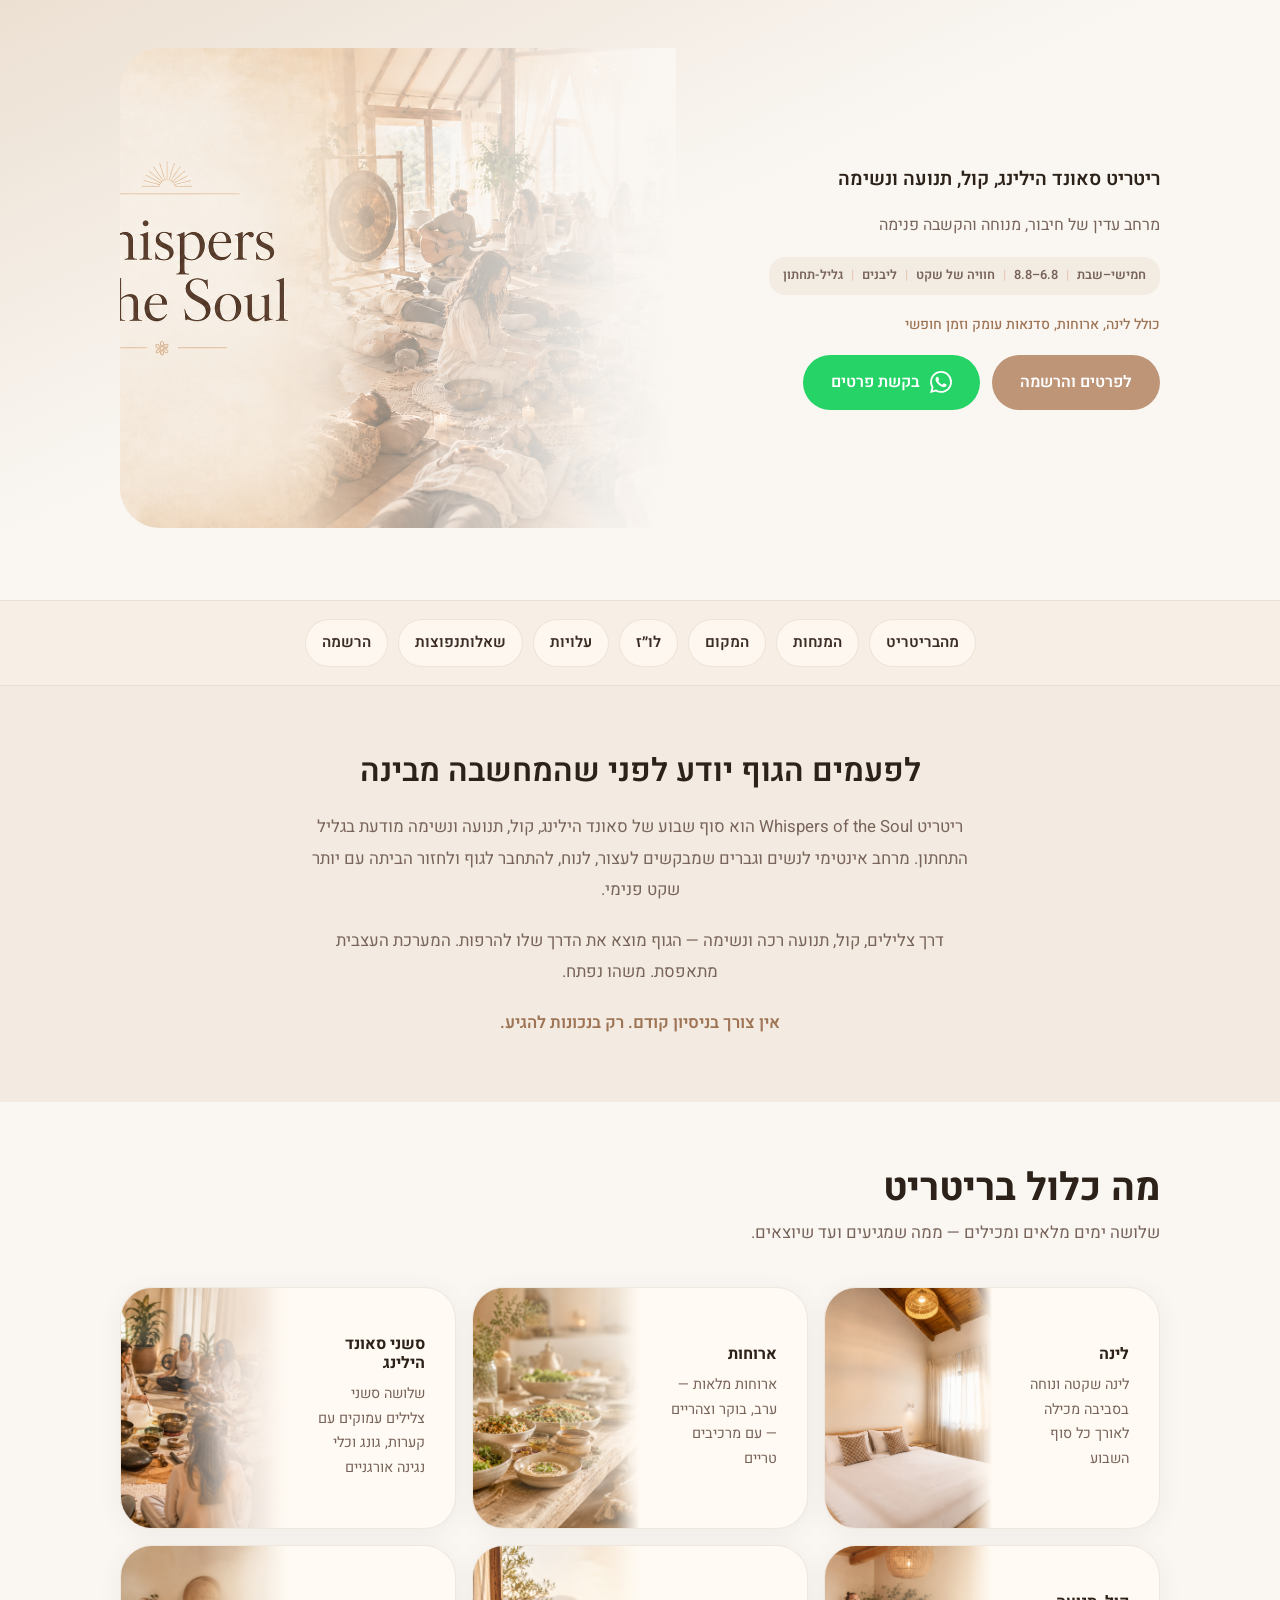
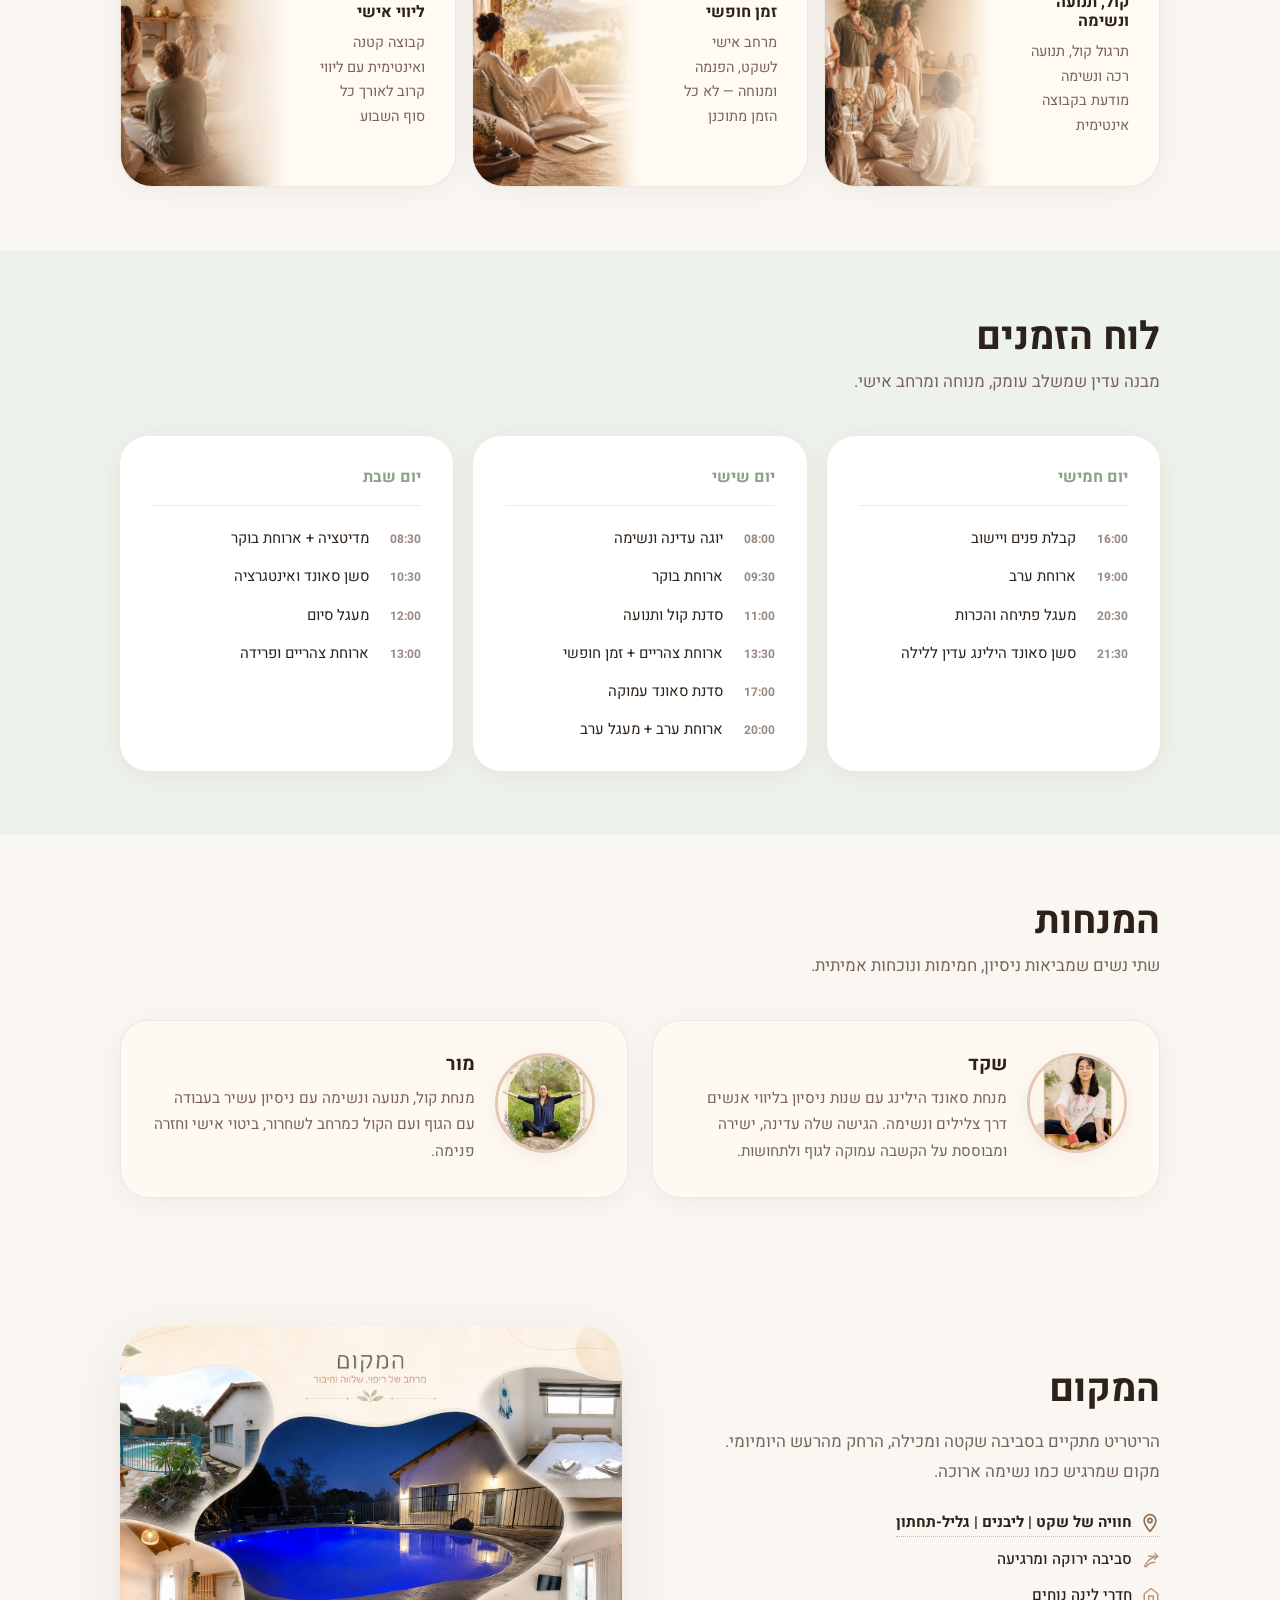
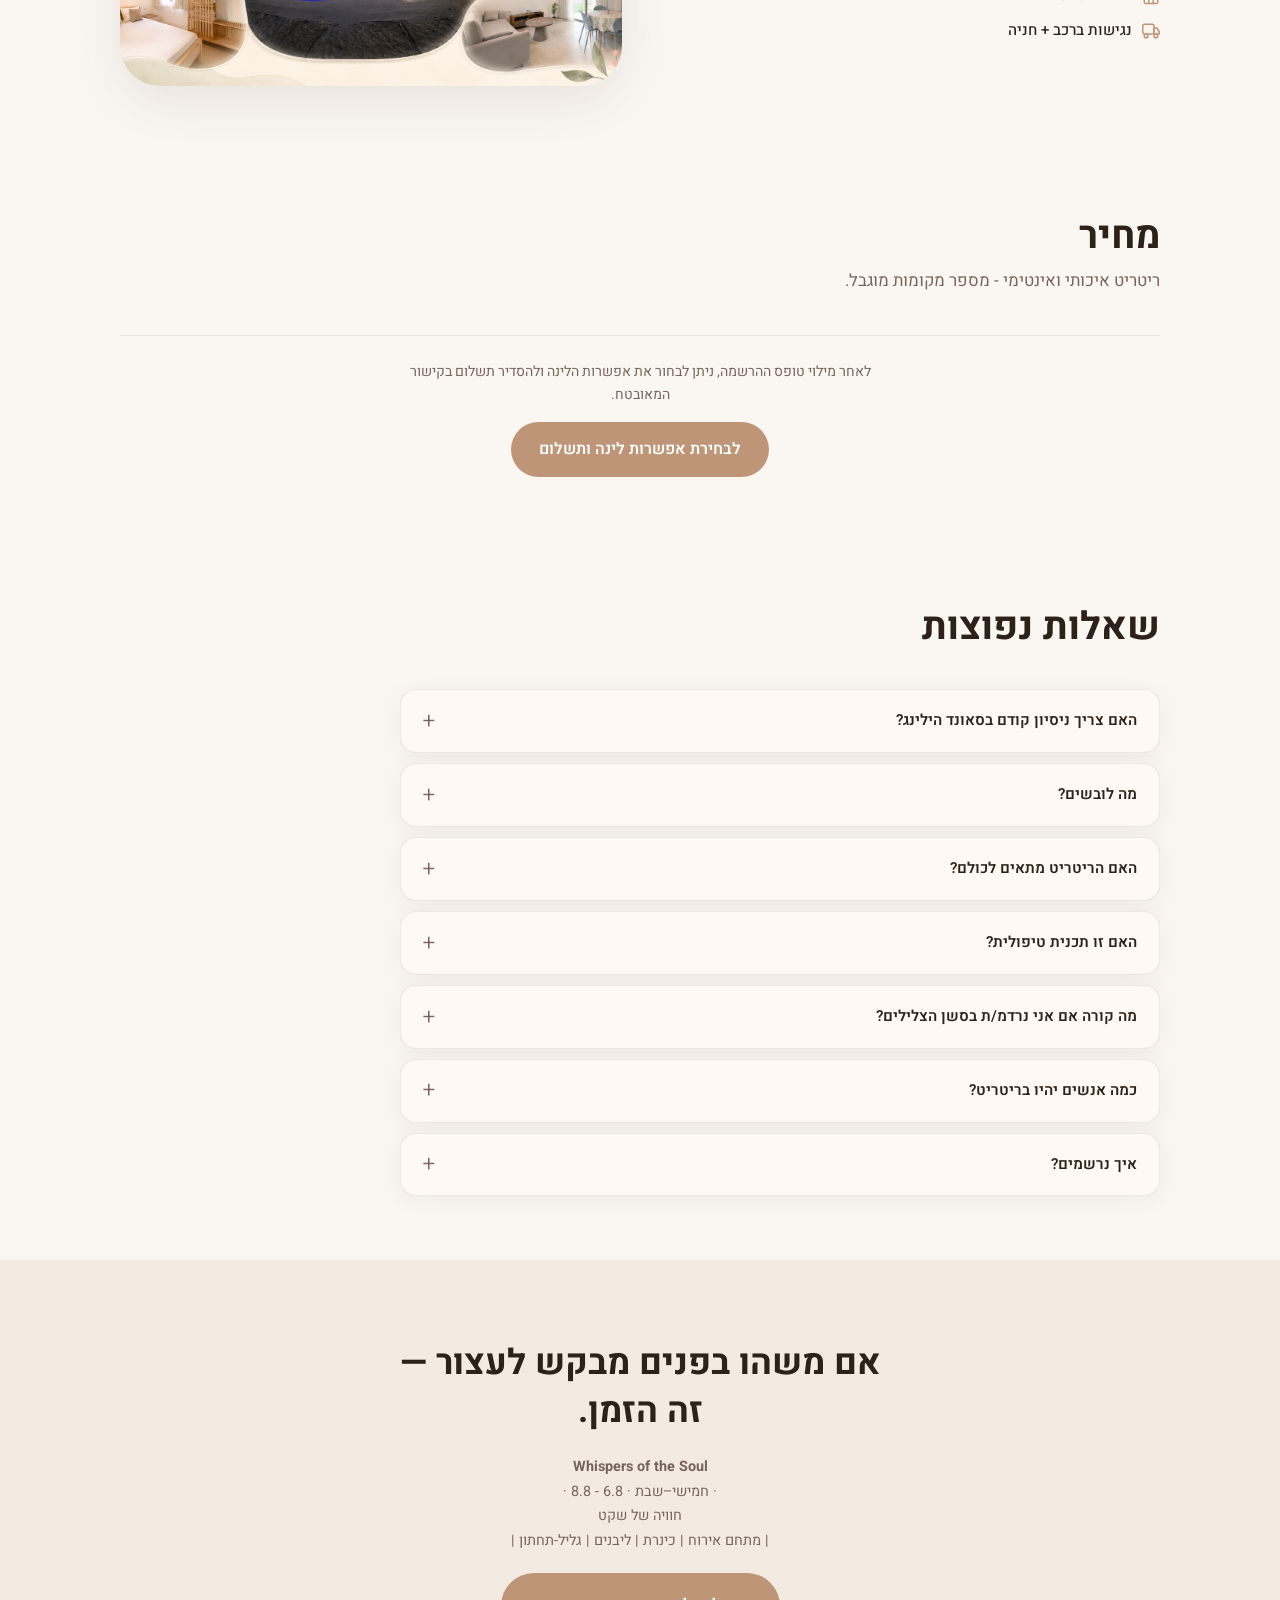
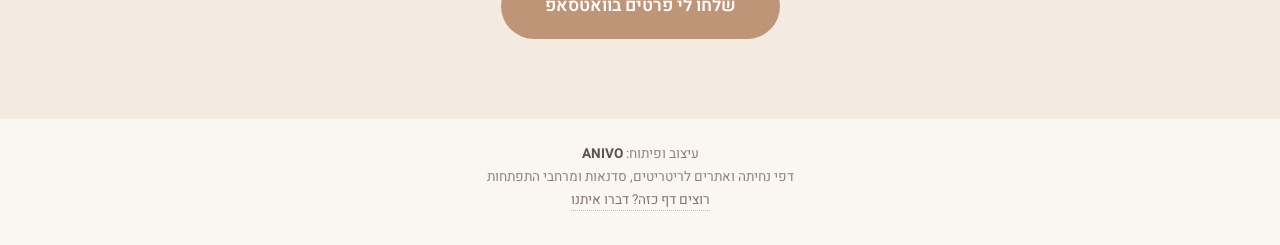
==== index.html @ 7c880c97 "Build Whispers of the Soul landing page" ====
<!DOCTYPE html>
<html lang="he" dir="rtl">
<head>
  <meta charset="UTF-8" />
  <meta name="viewport" content="width=device-width, initial-scale=1.0" />
  <title>Whispers of the Soul | ריטריט סאונד הילינג, יוגה, קול ותנועה בגליל התחתון</title>
  <meta name="description" content="ריטריט סאונד הילינג בגליל התחתון, 6.8–8.8, בחוויה של שקט בליבנים. סוף שבוע של לינה, ארוחות, סדנאות עומק, קול, תנועה, נשימה, יוגה וזמן אישי למנוחה." />
  <link rel="preconnect" href="https://fonts.googleapis.com">
  <link rel="preconnect" href="https://fonts.gstatic.com" crossorigin>
  <link href="https://fonts.googleapis.com/css2?family=Heebo:wght@300;400;500;600;700&display=swap" rel="stylesheet">
  <link rel="stylesheet" href="styles.css" />
</head>
<body>

  <!-- ========== HERO ========== -->
  <header class="hero">
    <div class="container">
      <div class="hero-inner">

        <!-- Visual title is baked into the hero image; accessible H1 below for SEO/screen readers -->
        <h1 class="visually-hidden">Whispers of the Soul – ריטריט סאונד הילינג, קול, תנועה ונשימה בגליל התחתון</h1>
        <div class="hero-text">
          <p class="hero-sub">ריטריט סאונד הילינג, קול, תנועה ונשימה</p>
          <p class="hero-desc">מרחב עדין של חיבור, מנוחה והקשבה פנימה</p>

          <div class="hero-meta">
            <span>חמישי–שבת</span>
            <span class="sep">|</span>
            <span>6.8–8.8</span>
            <span class="sep">|</span>
            <span>חוויה של שקט</span>
            <span class="sep">|</span>
            <span>ליבנים</span>
            <span class="sep">|</span>
            <span>גליל-תחתון</span>
          </div>
          <p class="hero-includes">כולל לינה, ארוחות, סדנאות עומק וזמן חופשי</p>

          <div class="hero-actions">
            <a href="https://docs.google.com/forms/d/e/1FAIpQLSdLUmD52sNaQ3Wc6OBBqi9h4tw8AVRAMBbjEC7qy86G1fx9Kg/viewform" class="btn btn-primary" target="_blank" rel="noopener">
              לפרטים והרשמה
            </a>
            <a href="https://wa.me/972548170944?text=%D7%94%D7%99%D7%99%20%D7%A9%D7%A7%D7%93%2C%20%D7%90%D7%A9%D7%9E%D7%97%20%D7%9C%D7%A7%D7%91%D7%9C%20%D7%A4%D7%A8%D7%98%D7%99%D7%9D%20%D7%A2%D7%9C%20%D7%A8%D7%99%D7%98%D7%A8%D7%99%D7%98%20Whispers%20of%20the%20Soul%20%D7%91%D7%AA%D7%90%D7%A8%D7%99%D7%9B%D7%99%D7%9D%206.8%E2%80%938.8%20%D7%91%D7%9C%D7%99%D7%91%D7%A0%D7%99%D7%9D" class="btn btn-wa" target="_blank" rel="noopener">
              <svg width="18" height="18" viewBox="0 0 24 24" fill="currentColor" aria-hidden="true">
                <path d="M17.472 14.382c-.297-.149-1.758-.867-2.03-.967-.273-.099-.471-.148-.67.15-.197.297-.767.966-.94 1.164-.173.199-.347.223-.644.075-.297-.15-1.255-.463-2.39-1.475-.883-.788-1.48-1.761-1.653-2.059-.173-.297-.018-.458.13-.606.134-.133.298-.347.446-.52.149-.174.198-.298.298-.497.099-.198.05-.371-.025-.52-.075-.149-.669-1.612-.916-2.207-.242-.579-.487-.5-.669-.51-.173-.008-.371-.01-.57-.01-.198 0-.52.074-.792.372-.272.297-1.04 1.016-1.04 2.479 0 1.462 1.065 2.875 1.213 3.074.149.198 2.096 3.2 5.077 4.487.709.306 1.262.489 1.694.625.712.227 1.36.195 1.871.118.571-.085 1.758-.719 2.006-1.413.248-.694.248-1.289.173-1.413-.074-.124-.272-.198-.57-.347m-5.421 7.403h-.004a9.87 9.87 0 01-5.031-1.378l-.361-.214-3.741.982.998-3.648-.235-.374a9.86 9.86 0 01-1.51-5.26c.001-5.45 4.436-9.884 9.888-9.884 2.64 0 5.122 1.03 6.988 2.898a9.825 9.825 0 012.893 6.994c-.003 5.45-4.437 9.884-9.885 9.884m8.413-18.297A11.815 11.815 0 0012.05 0C5.495 0 .16 5.335.157 11.892c0 2.096.547 4.142 1.588 5.945L.057 24l6.305-1.654a11.882 11.882 0 005.683 1.448h.005c6.554 0 11.89-5.335 11.893-11.893a11.821 11.821 0 00-3.48-8.413z"/>
              </svg>
              בקשת פרטים
            </a>
          </div>
        </div>

        <div class="hero-image">
          <picture>
            <source media="(max-width: 767px)" srcset="./images/sound-healing/hero/hero-mobile.png">
            <img src="./images/sound-healing/hero/hero-desktop.png"
                 alt="Whispers of the Soul — ריטריט סאונד הילינג, קול, תנועה ונשימה" />
          </picture>
        </div>

      </div>
    </div>
  </header>

  <main>

    <nav class="section-nav" aria-label="ניווט בין חלקי הדף">
      <a href="#includes"><span>מה</span><span>בריטריט</span></a>
      <a href="#facilitators"><span>המנחות</span></a>
      <a href="#venue"><span>המקום</span></a>
      <a href="#schedule"><span>לו״ז</span></a>
      <a href="#pricing"><span>עלויות</span></a>
      <a href="#faq"><span>שאלות</span><span>נפוצות</span></a>
      <a href="#registration"><span>הרשמה</span></a>
    </nav>

    <!-- ========== INTRO ========== -->
    <section class="section intro-section">
      <div class="container">
        <div class="intro-inner">
          <h2>לפעמים הגוף יודע לפני שהמחשבה מבינה</h2>
          <p>ריטריט Whispers of the Soul הוא סוף שבוע של סאונד הילינג, קול, תנועה ונשימה מודעת בגליל התחתון. מרחב אינטימי לנשים וגברים שמבקשים לעצור, לנוח, להתחבר לגוף ולחזור הביתה עם יותר שקט פנימי.</p>
          <p>דרך צלילים, קול, תנועה רכה ונשימה — הגוף מוצא את הדרך שלו להרפות. המערכת העצבית מתאפסת. משהו נפתח.</p>
          <p class="intro-closing">אין צורך בניסיון קודם. רק בנכונות להגיע.</p>
        </div>
      </div>
    </section>

    <!-- ========== INCLUDES ========== -->
    <section class="section includes-section" id="includes">
      <div class="container">
        <div class="section-head">
          <h2>מה כלול בריטריט</h2>
          <p>שלושה ימים מלאים ומכילים — ממה שמגיעים ועד שיוצאים.</p>
        </div>
        <div class="includes-grid">
          <div class="include-card include-card--split include-card--sleep">
            <div class="include-card-content">
              <h3>לינה</h3>
              <p>לינה שקטה ונוחה בסביבה מכילה לאורך כל סוף השבוע</p>
            </div>
            <div class="include-card-media">
              <img src="./images/sound-healing/include/sleep.png" alt="לינה בריטריט">
            </div>
          </div>
          <div class="include-card include-card--split">
            <div class="include-card-content">
              <h3>ארוחות</h3>
              <p>ארוחות מלאות — ערב, בוקר וצהריים — עם מרכיבים טריים</p>
            </div>
            <div class="include-card-media">
              <img src="./images/sound-healing/include/meals.png" alt="ארוחות בריטריט">
            </div>
          </div>
          <div class="include-card include-card--split include-card--sound-healing">
            <div class="include-card-content">
              <h3>סשני סאונד הילינג</h3>
              <p>שלושה סשני צלילים עמוקים עם קערות, גונג וכלי נגינה אורגניים</p>
            </div>
            <div class="include-card-media">
              <img src="./images/sound-healing/include/sound-healing.png" alt="סאונד הילינג בריטריט">
            </div>
          </div>
          <div class="include-card include-card--split">
            <div class="include-card-content">
              <h3>קול, תנועה ונשימה</h3>
              <p>תרגול קול, תנועה רכה ונשימה מודעת בקבוצה אינטימית</p>
            </div>
            <div class="include-card-media">
              <img src="./images/sound-healing/include/voice.png" alt="קול תנועה ונשימה">
            </div>
          </div>
          <div class="include-card include-card--split include-card--free-time">
            <div class="include-card-content">
              <h3>זמן חופשי</h3>
              <p>מרחב אישי לשקט, הפנמה ומנוחה — לא כל הזמן מתוכנן</p>
            </div>
            <div class="include-card-media">
              <img src="./images/sound-healing/include/Free-time.png" alt="זמן חופשי בריטריט">
            </div>
          </div>
          <div class="include-card include-card--split">
            <div class="include-card-content">
              <h3>ליווי אישי</h3>
              <p>קבוצה קטנה ואינטימית עם ליווי קרוב לאורך כל סוף השבוע</p>
            </div>
            <div class="include-card-media">
              <img src="./images/sound-healing/include/private-support.png" alt="ליווי אישי בריטריט">
            </div>
          </div>
        </div>
      </div>
    </section>

    <!-- ========== SCHEDULE ========== -->
    <section class="section schedule-section" id="schedule">
      <div class="container">
        <div class="section-head">
          <h2>לוח הזמנים</h2>
          <p>מבנה עדין שמשלב עומק, מנוחה ומרחב אישי.</p>
        </div>
        <div class="schedule-grid">
          <div class="day-card">
            <div class="day-label">יום חמישי</div>
            <ul class="day-items">
              <li><span class="time">16:00</span><span>קבלת פנים ויישוב</span></li>
              <li><span class="time">19:00</span><span>ארוחת ערב</span></li>
              <li><span class="time">20:30</span><span>מעגל פתיחה והכרות</span></li>
              <li><span class="time">21:30</span><span>סשן סאונד הילינג עדין ללילה</span></li>
            </ul>
          </div>
          <div class="day-card">
            <div class="day-label">יום שישי</div>
            <ul class="day-items">
              <li><span class="time">08:00</span><span>יוגה עדינה ונשימה</span></li>
              <li><span class="time">09:30</span><span>ארוחת בוקר</span></li>
              <li><span class="time">11:00</span><span>סדנת קול ותנועה</span></li>
              <li><span class="time">13:30</span><span>ארוחת צהריים + זמן חופשי</span></li>
              <li><span class="time">17:00</span><span>סדנת סאונד עמוקה</span></li>
              <li><span class="time">20:00</span><span>ארוחת ערב + מעגל ערב</span></li>
            </ul>
          </div>
          <div class="day-card">
            <div class="day-label">יום שבת</div>
            <ul class="day-items">
              <li><span class="time">08:30</span><span>מדיטציה + ארוחת בוקר</span></li>
              <li><span class="time">10:30</span><span>סשן סאונד ואינטגרציה</span></li>
              <li><span class="time">12:00</span><span>מעגל סיום</span></li>
              <li><span class="time">13:00</span><span>ארוחת צהריים ופרידה</span></li>
            </ul>
          </div>
        </div>
      </div>
    </section>

    <!-- ========== FACILITATORS ========== -->
    <section class="section facilitators-section" id="facilitators">
      <div class="container">
        <div class="section-head">
          <h2>המנחות</h2>
          <p>שתי נשים שמביאות ניסיון, חמימות ונוכחות אמיתית.</p>
        </div>
        <div class="facilitators-grid">
          <div class="facilitator-card">
            <div class="facilitator-img">
              <img src="./images/sound-healing/facilitators/shaked.png"
                   alt="שקד — מנחת סאונד הילינג" />
            </div>
            <div class="facilitator-text">
              <h3>שקד</h3>
              <p>מנחת סאונד הילינג עם שנות ניסיון בליווי אנשים דרך צלילים ונשימה. הגישה שלה עדינה, ישירה ומבוססת על הקשבה עמוקה לגוף ולתחושות.</p>
            </div>
          </div>
          <div class="facilitator-card">
            <div class="facilitator-img">
              <img src="./images/sound-healing/facilitators/mor.png"
                   alt="מור — מנחת קול ותנועה" />
            </div>
            <div class="facilitator-text">
              <h3>מור</h3>
              <p>מנחת קול, תנועה ונשימה עם ניסיון עשיר בעבודה עם הגוף ועם הקול כמרחב לשחרור, ביטוי אישי וחזרה פנימה.</p>
            </div>
          </div>
        </div>
      </div>
    </section>

    <!-- ========== VENUE ========== -->
    <section class="section venue-section" id="venue">
      <div class="container">
        <div class="venue-inner">
          <div class="venue-text">
            <h2>המקום</h2>
            <p>הריטריט מתקיים בסביבה שקטה ומכילה, הרחק מהרעש היומיומי.<br>מקום שמרגיש כמו נשימה ארוכה.</p>
            <ul class="venue-list">
              <li>
                <a href="https://maps.app.goo.gl/iQgxyH6PDdkLcmp38"
                   target="_blank" rel="noopener noreferrer"
                   aria-label="פתיחת ניווט למקום הריטריט בגוגל מפות"
                   class="venue-location-link">
                  <span class="venue-location-icon" aria-hidden="true">
                    <svg viewBox="0 0 24 24" fill="none" stroke="currentColor" stroke-width="2" stroke-linecap="round" stroke-linejoin="round">
                      <path d="M12 2C8.13 2 5 5.13 5 9c0 5.25 7 13 7 13s7-7.75 7-13c0-3.87-3.13-7-7-7z"/>
                      <circle cx="12" cy="9" r="2.5"/>
                    </svg>
                  </span>
                  <span>חוויה של שקט | ליבנים | גליל-תחתון</span>
                </a>
              </li>
              <li>
                <span class="venue-list-icon" aria-hidden="true">
                  <svg viewBox="0 0 24 24" fill="none" stroke="currentColor" stroke-width="2" stroke-linecap="round" stroke-linejoin="round">
                    <path d="M17 8C8 10 5.9 16.17 3.82 19.58A1 1 0 0 0 4.71 21h.79a1 1 0 0 0 .95-.68C7.75 17 11 15.5 17 15"/>
                    <path d="M17 3l4 4-4 4"/>
                    <path d="M21 7H9"/>
                  </svg>
                </span>
                סביבה ירוקה ומרגיעה
              </li>
              <li>
                <span class="venue-list-icon" aria-hidden="true">
                  <svg viewBox="0 0 24 24" fill="none" stroke="currentColor" stroke-width="2" stroke-linecap="round" stroke-linejoin="round">
                    <path d="M3 9l9-7 9 7v11a2 2 0 0 1-2 2H5a2 2 0 0 1-2-2z"/>
                    <polyline points="9 22 9 12 15 12 15 22"/>
                  </svg>
                </span>
                חדרי לינה נוחים
              </li>
              <li>
                <span class="venue-list-icon" aria-hidden="true">
                  <svg viewBox="0 0 24 24" fill="none" stroke="currentColor" stroke-width="2" stroke-linecap="round" stroke-linejoin="round">
                    <rect x="1" y="3" width="15" height="13" rx="2"/>
                    <path d="M16 8h4l3 5v3h-7V8z"/>
                    <circle cx="5.5" cy="18.5" r="2.5"/>
                    <circle cx="18.5" cy="18.5" r="2.5"/>
                  </svg>
                </span>
                נגישות ברכב + חניה
              </li>
            </ul>
          </div>
          <div class="venue-img">
            <img src="./images/sound-healing/place/the-place.png"
                 alt="המקום — סביבה שקטה ומרגיעה לריטריט" />
          </div>
        </div>
      </div>
    </section>

    <!-- ========== PRICING ========== -->
    <section class="section pricing-section" id="pricing">
      <div class="container">
        <div class="section-head">
          <h2>מחיר</h2>
          <p>ריטריט איכותי ואינטימי - מספר מקומות מוגבל.</p>
        </div>
              
        <div class="pricing-payment">
          <p class="pricing-payment-note">לאחר מילוי טופס ההרשמה, ניתן לבחור את אפשרות הלינה ולהסדיר תשלום בקישור המאובטח.</p>
          <a href="https://meshulam.co.il/quick_payment?b=f92ba7b289bad2bb7f49efb7beba599f"
             target="_blank" rel="noopener noreferrer"
             class="btn btn-primary">
            לבחירת אפשרות לינה ותשלום
          </a>
        </div>
      </div>
    </section>

    <!-- ========== FAQ ========== -->
    <section class="section faq-section" id="faq">
      <div class="container">
        <div class="section-head">
          <h2>שאלות נפוצות</h2>
        </div>
        <div class="faq-list">
          <details class="faq-item">
            <summary>האם צריך ניסיון קודם בסאונד הילינג?</summary>
            <p>לא. הריטריט מתאים גם למי שמגיע בפעם הראשונה. המנחות מלוות כל אחד ואחת בקצב שלו ובצרכים שלו.</p>
          </details>
          <details class="faq-item">
            <summary>מה לובשים?</summary>
            <p>לבוש נוח, רפוי ומשוחרר שמתאים לתנועה ולמנוחה. כדאי להביא שכבות לערב.</p>
          </details>
          <details class="faq-item">
            <summary>האם הריטריט מתאים לכולם?</summary>
            <p>כן. מתאים לכל מי שמחפש מרחב של שקט ומנוחה, ללא קשר לגיל, ניסיון או רקע.</p>
          </details>
          <details class="faq-item">
            <summary>האם זו תכנית טיפולית?</summary>
            <p>לא. הריטריט הוא מרחב של הקשבה, מנוחה ורגיעה — לא פסיכותרפיה או טיפול רפואי מכל סוג.</p>
          </details>
          <details class="faq-item">
            <summary>מה קורה אם אני נרדמ/ת בסשן הצלילים?</summary>
            <p>זה בסדר גמור. גוף שנרדם הוא גוף שסומך. זה חלק מהחוויה ולא בעיה בכלל.</p>
          </details>
          <details class="faq-item">
            <summary>כמה אנשים יהיו בריטריט?</summary>
            <p>הריטריט הוא אינטימי ומוגבל במקומות. המספר המדויק יפורסם עם הפרטים הסופיים — אנחנו מקפידים על קבוצה קטנה.</p>
          </details>
          <details class="faq-item">
            <summary>איך נרשמים?</summary>
            <p>שולחים הודעה בוואטסאפ ואנחנו נחזור אליכם עם כל הפרטים ואיך להשלים את הרישום.</p>
          </details>
        </div>
      </div>
    </section>

  </main>

  <!-- ========== FINAL CTA ========== -->
  <footer class="final-cta" id="registration">
    <div class="container">
      <div class="final-inner">
        <h2>אם משהו בפנים מבקש לעצור —<br>זה הזמן.</h2>
        <p><b> Whispers of the Soul</b><br> · חמישי–שבת · 6.8 - 8.8 ·<br> חוויה של שקט<br> | מתחם אירוח | כינרת | ליבנים | גליל-תחתון |</p>
        <a href="https://wa.me/972548170944?text=%D7%94%D7%99%D7%99%20%D7%A9%D7%A7%D7%93%2C%20%D7%90%D7%A9%D7%9E%D7%97%20%D7%9C%D7%A7%D7%91%D7%9C%20%D7%A4%D7%A8%D7%98%D7%99%D7%9D%20%D7%A2%D7%9C%20%D7%A8%D7%99%D7%98%D7%A8%D7%99%D7%98%20Whispers%20of%20the%20Soul%20%D7%91%D7%AA%D7%90%D7%A8%D7%99%D7%9B%D7%99%D7%9D%206.8%E2%80%938.8%20%D7%91%D7%9C%D7%99%D7%91%D7%A0%D7%99%D7%9D"
           class="btn btn-primary btn-lg" target="_blank" rel="noopener">
          שלחו לי פרטים בוואטסאפ
        </a>
      </div>
    </div>
  </footer>

  <!-- Site credit -->
  <div class="site-credit">
    <p>עיצוב ופיתוח: <strong>ANIVO</strong></p>
    <p>דפי נחיתה ואתרים לריטריטים, סדנאות ומרחבי התפתחות</p>
    <p>
      <a href="https://wa.me/972528330884?text=%D7%94%D7%99%D7%99%2C%20%D7%A8%D7%90%D7%99%D7%AA%D7%99%20%D7%90%D7%AA%20%D7%93%D7%A3%20%D7%94%D7%A8%D7%99%D7%98%D7%A8%D7%99%D7%98%20%D7%95%D7%A8%D7%A6%D7%99%D7%AA%D7%99%20%D7%9C%D7%A9%D7%9E%D7%95%D7%A2%20%D7%A2%D7%9C%20%D7%91%D7%A0%D7%99%D7%99%D7%AA%20%D7%93%D7%A3%20%D7%A0%D7%97%D7%99%D7%AA%D7%94"
         class="site-credit-link" target="_blank" rel="noopener noreferrer">
        רוצים דף כזה? דברו איתנו
      </a>
    </p>
  </div>

  <!-- Floating WhatsApp button -->
  <a href="https://wa.me/972548170944?text=%D7%94%D7%99%D7%99%20%D7%A9%D7%A7%D7%93%2C%20%D7%90%D7%A9%D7%9E%D7%97%20%D7%9C%D7%A7%D7%91%D7%9C%20%D7%A4%D7%A8%D7%98%D7%99%D7%9D%20%D7%A2%D7%9C%20%D7%A8%D7%99%D7%98%D7%A8%D7%99%D7%98%20Whispers%20of%20the%20Soul%20%D7%91%D7%AA%D7%90%D7%A8%D7%99%D7%9B%D7%99%D7%9D%206.8%E2%80%938.8%20%D7%91%D7%9C%D7%99%D7%91%D7%A0%D7%99%D7%9D"
     class="wa-float" target="_blank" rel="noopener" aria-label="שלחו הודעה בוואטסאפ">
    <svg width="24" height="24" viewBox="0 0 24 24" fill="currentColor" aria-hidden="true">
      <path d="M17.472 14.382c-.297-.149-1.758-.867-2.03-.967-.273-.099-.471-.148-.67.15-.197.297-.767.966-.94 1.164-.173.199-.347.223-.644.075-.297-.15-1.255-.463-2.39-1.475-.883-.788-1.48-1.761-1.653-2.059-.173-.297-.018-.458.13-.606.134-.133.298-.347.446-.52.149-.174.198-.298.298-.497.099-.198.05-.371-.025-.52-.075-.149-.669-1.612-.916-2.207-.242-.579-.487-.5-.669-.51-.173-.008-.371-.01-.57-.01-.198 0-.52.074-.792.372-.272.297-1.04 1.016-1.04 2.479 0 1.462 1.065 2.875 1.213 3.074.149.198 2.096 3.2 5.077 4.487.709.306 1.262.489 1.694.625.712.227 1.36.195 1.871.118.571-.085 1.758-.719 2.006-1.413.248-.694.248-1.289.173-1.413-.074-.124-.272-.198-.57-.347m-5.421 7.403h-.004a9.87 9.87 0 01-5.031-1.378l-.361-.214-3.741.982.998-3.648-.235-.374a9.86 9.86 0 01-1.51-5.26c.001-5.45 4.436-9.884 9.888-9.884 2.64 0 5.122 1.03 6.988 2.898a9.825 9.825 0 012.893 6.994c-.003 5.45-4.437 9.884-9.885 9.884m8.413-18.297A11.815 11.815 0 0012.05 0C5.495 0 .16 5.335.157 11.892c0 2.096.547 4.142 1.588 5.945L.057 24l6.305-1.654a11.882 11.882 0 005.683 1.448h.005c6.554 0 11.89-5.335 11.893-11.893a11.821 11.821 0 00-3.48-8.413z"/>
    </svg>
  </a>


  <script>
    (function () {
      var hero   = document.querySelector('.hero');
      var footer = document.querySelector('.site-credit');
      var btn    = document.querySelector('.wa-float');
      if (!btn) return;

      // Show button once hero scrolls out of view
      if (hero) {
        new IntersectionObserver(function (entries) {
          btn.classList.toggle('is-visible', !entries[0].isIntersecting);
        }, { threshold: 0 }).observe(hero);
      }

      // Hide button when footer credit comes into view
      if (footer) {
        new IntersectionObserver(function (entries) {
          btn.classList.toggle('is-hidden', entries[0].isIntersecting);
        }, { threshold: 0.1 }).observe(footer);
      }
    }());
  </script>

</body>
</html>
---- styles.css ----
/* =============================================
   WHISPERS OF THE SOUL
   Sound Healing Retreat — Landing Page Styles
   ============================================= */

:root {
  --bg:          #faf7f3;
  --surface:     #fff9f4;
  --surface-alt: #f3ebe1;
  --sage:        #88a385;
  --sage-bg:     #eef2ec;
  --clay:        #bf9578;
  --clay-dark:   #9e7455;
  --blush:       #e5c6b3;
  --text:        #2d2219;
  --muted:       #78645a;
  --border:      rgba(100, 70, 50, .10);
  --shadow-sm:   0 4px 24px rgba(80, 52, 32, .07);
  --shadow:      0 16px 56px rgba(80, 52, 32, .11);
  --r-sm:        16px;
  --r:           28px;
  --r-lg:        40px;
}

/* ---- Reset & Base ---- */

*, *::before, *::after { box-sizing: border-box; }

html { scroll-behavior: smooth; }

body {
  margin: 0;
  padding: 0;
  font-family: 'Heebo', Arial, sans-serif;
  font-size: 1rem;
  line-height: 1.7;
  background: var(--bg);
  color: var(--text);
  direction: rtl;
  -webkit-font-smoothing: antialiased;
}

img {
  max-width: 100%;
  display: block;
}

a { color: inherit; text-decoration: none; }

h1, h2, h3 { font-weight: 700; line-height: 1.15; margin: 0; }

p { margin: 0; }

ul { margin: 0; padding: 0; }

/* ---- Accessibility ---- */

.visually-hidden {
  position: absolute;
  width: 1px;
  height: 1px;
  padding: 0;
  margin: -1px;
  overflow: hidden;
  clip: rect(0, 0, 0, 0);
  white-space: nowrap;
  border: 0;
}

/* ---- Layout ---- */

.container {
  max-width: 1080px;
  margin: 0 auto;
  padding: 0 20px;
}

.section { padding: 64px 0; }

.section-head { margin-bottom: 40px; }

.section-head h2 {
  font-size: clamp(1.8rem, 4vw, 2.4rem);
  margin-bottom: 10px;
}

.section-head p {
  color: var(--muted);
  font-size: 1.05rem;
  max-width: 600px;
  line-height: 1.6;
}

/* ---- Buttons ---- */

.btn {
  display: inline-flex;
  align-items: center;
  justify-content: center;
  gap: 8px;
  padding: 14px 28px;
  border-radius: 999px;
  font-family: 'Heebo', sans-serif;
  font-weight: 600;
  font-size: 1rem;
  cursor: pointer;
  border: none;
  transition: transform .2s ease, box-shadow .2s ease, background .2s ease;
  white-space: nowrap;
}

.btn:hover { transform: translateY(-2px); }

.btn-primary {
  background: var(--clay);
  color: #fff;
}
.btn-primary:hover {
  background: var(--clay-dark);
  box-shadow: 0 8px 28px rgba(160, 116, 80, .28);
}

.btn-wa {
  background: #25d366;
  color: #fff;
}
.btn-wa:hover {
  background: #1daa55;
  box-shadow: 0 8px 28px rgba(37, 211, 102, .32);
}

.btn-outline {
  background: transparent;
  color: var(--clay-dark);
  border: 2px solid var(--clay);
}
.btn-outline:hover {
  background: var(--clay);
  color: #fff;
}

.btn-lg {
  padding: 18px 44px;
  font-size: 1.1rem;
}

/* =====================
   HERO
   ===================== */

.hero {
  padding: 0;
  background: var(--bg);
  overflow: hidden;
}

/* Full-bleed image on mobile: remove container side padding */
.hero .container {
  padding: 0;
}

.hero-inner {
  display: grid;
  gap: 0;
}

/* Text: transparent, sits in the gradient zone at the bottom of the hero image */
.hero-text {
  display: flex;
  flex-direction: column;
  gap: 12px;
  align-items: center;
  text-align: center;
  margin-top: -120px;
  position: relative;
  z-index: 2;
  background: transparent;
  padding: 0 24px 44px;
}

.hero-sub {
  font-size: clamp(1.05rem, 2.5vw, 1.2rem);
  font-weight: 600;
  margin: 0;
  line-height: 1.45;
}

.hero-desc {
  font-size: 1rem;
  color: var(--muted);
  margin: 0;
}

.hero-meta {
  display: inline-flex;
  align-items: center;
  flex-wrap: wrap;
  justify-content: center;
  gap: 5px 8px;
  background: rgba(243, 235, 225, .90);
  border-radius: var(--r-sm);
  padding: 8px 14px;
  font-size: .8rem;
  font-weight: 600;
  color: var(--muted);
  max-width: 100%;
}

.sep { color: var(--blush); }

.hero-includes {
  font-size: .88rem;
  font-weight: 500;
  color: var(--clay-dark);
  margin: 0;
}

.hero-actions {
  display: flex;
  flex-direction: column;
  align-items: center;
  gap: 12px;
  width: 100%;
  margin-top: 4px;
}

/* Full-width buttons on mobile */
.hero-actions .btn {
  width: 100%;
  max-width: 300px;
  min-height: 52px;
  gap: 10px;
}

/* WhatsApp icon: fixed size, never shrinks */
.btn-wa svg {
  width: 22px;
  height: 22px;
  flex-shrink: 0;
}

/* Image column — appears first on mobile via order */
.hero-image {
  position: relative;
  order: -1;
}

.hero-image picture {
  display: block;
  width: 100%;
}

.hero-image img {
  width: 100%;
  height: auto;
  display: block;
  border-radius: 0;
  box-shadow: none;
}

/* Mobile: image dissolves downward into page background */
.hero-image::after {
  content: '';
  position: absolute;
  inset: 0;
  background: linear-gradient(
    to bottom,
    transparent 36%,
    rgba(250, 247, 243, .50) 58%,
    rgba(250, 247, 243, .90) 78%,
    var(--bg) 95%
  );
  pointer-events: none;
}

/* =====================
   SECTION NAV
   ===================== */

.section-nav {
  position: relative;
  z-index: 5;
  display: flex;
  justify-content: center;
  gap: 10px;
  padding: 18px 16px;
  width: 100%;
  box-sizing: border-box;
  background: #f7efe6;
  border-top: 1px solid rgba(150, 110, 80, .12);
  border-bottom: 1px solid rgba(150, 110, 80, .12);
}

.section-nav a {
  color: #3b2c24;
  text-decoration: none;
  font-weight: 600;
  font-size: .95rem;
  padding: 10px 16px;
  border-radius: 999px;
  background: rgba(255, 250, 243, .75);
  border: 1px solid rgba(150, 110, 80, .14);
  white-space: nowrap;
  transition: background-color .2s ease, color .2s ease, border-color .2s ease, transform .2s ease;
}

.section-nav a:hover {
  background: #c49a7c;
  color: #fff;
  border-color: #c49a7c;
  transform: translateY(-1px);
}

.section-nav a:focus-visible {
  outline: 2px solid rgba(196, 154, 124, .55);
  outline-offset: 3px;
}

@media (max-width: 767px) {
  .hero-text {
    padding-bottom: 24px;
  }

  .section-nav {
    display: grid;
    grid-template-columns: repeat(3, 1fr);
    gap: 8px;
    width: calc(100% - 32px);
    max-width: 390px;
    margin: 14px auto 0;
    padding: 10px;
    box-sizing: border-box;
    overflow: visible;
    background: rgba(247, 239, 230, .72);
    border-top: 1px solid rgba(150, 110, 80, .10);
    border-bottom: 1px solid rgba(150, 110, 80, .10);
    border-radius: 20px;
  }

  .section-nav a {
    min-width: 0;
    min-height: 42px;
    padding: 6px;
    font-size: .68rem;
    line-height: 1.15;
    text-align: center;
    white-space: normal;
    display: inline-flex;
    flex-direction: column;
    align-items: center;
    justify-content: center;
    border-radius: 999px;
  }

  .section-nav a span {
    display: block;
  }
}

/* =====================
   INTRO
   ===================== */

.intro-section {
  background: var(--surface-alt);
  padding: 64px 20px;
}

.intro-inner {
  max-width: 660px;
  margin: 0 auto;
  text-align: center;
  display: flex;
  flex-direction: column;
  gap: 20px;
}

.intro-inner h2 {
  font-size: clamp(1.5rem, 3.5vw, 2rem);
  font-weight: 600;
  line-height: 1.3;
}

.intro-inner p {
  font-size: 1.05rem;
  color: var(--muted);
  line-height: 1.85;
}

.intro-closing {
  font-weight: 600;
  color: var(--clay-dark) !important;
}

/* =====================
   INCLUDES
   ===================== */

.includes-grid {
  display: grid;
  gap: 16px;
  grid-template-columns: 1fr;
}

.include-card {
  background: var(--surface);
  border: 1px solid var(--border);
  border-radius: var(--r);
  padding: 28px;
  box-shadow: var(--shadow-sm);
}

.include-icon {
  font-size: 1.8rem;
  display: block;
  margin-bottom: 14px;
}

.include-card h3 {
  font-size: 1rem;
  margin-bottom: 8px;
}

.include-card p {
  font-size: .9rem;
  color: var(--muted);
  line-height: 1.65;
}

.include-card--split {
  position: relative;
  display: grid;
  grid-template-columns: 1fr 1fr;
  align-items: stretch;
  min-height: 240px;
  padding: 0;
  overflow: hidden;
  background: #fffaf3;
  border-radius: 32px;
}

.include-card--split .include-card-content {
  display: flex;
  flex-direction: column;
  justify-content: center;
  padding: 28px 30px;
  text-align: right;
}

.include-card--split .include-card-content h3 {
  margin: 0 0 10px;
}

.include-card--split .include-card-content p {
  margin: 0;
  line-height: 1.7;
}

.include-card--split .include-card-media {
  position: relative;
  height: 100%;
  min-height: 240px;
  overflow: hidden;
}

.include-card--split .include-card-media img {
  position: relative;
  z-index: 1;
  width: 100%;
  height: 100%;
  object-fit: cover;
  object-position: center center;
  display: block;
}

.include-card--split .include-card-media::before {
  content: '';
  position: absolute;
  inset: 0;
  pointer-events: none;
  z-index: 2;
  background: linear-gradient(
    to right,
    rgba(255, 250, 243, 0)    0%,
    rgba(255, 250, 243, 0)    72%,
    rgba(255, 250, 243, 0.18) 86%,
    #fffaf3                   100%
  );
}

@media (max-width: 767px) {
  .include-card--split {
    grid-template-columns: 1fr 1fr;
    min-height: 190px;
  }

  .include-card--split .include-card-media {
    min-height: 190px;
  }

  .include-card--split .include-card-content {
    padding: 20px 22px;
  }

  .include-card--split .include-card-content p {
    font-size: .88rem;
    line-height: 1.65;
  }
}

/* Free-time card: shift crop left to show person and resting space */
.include-card--free-time .include-card-media img {
  object-fit: cover;
  object-position: 12% center;
}

/* =====================
   SCHEDULE
   ===================== */

.schedule-section {
  background: var(--sage-bg);
  padding: 64px 20px;
}

.schedule-grid {
  display: grid;
  gap: 20px;
  grid-template-columns: 1fr;
  max-width: 1080px;
  margin: 0 auto;
}

.schedule-section .section-head {
  max-width: 1080px;
  margin-left: auto;
  margin-right: auto;
  margin-bottom: 40px;
}

.day-card {
  background: #fff;
  border-radius: var(--r);
  padding: 28px 32px;
  box-shadow: var(--shadow-sm);
}

.day-label {
  font-size: 1rem;
  font-weight: 700;
  color: var(--sage);
  margin-bottom: 20px;
  padding-bottom: 14px;
  border-bottom: 1px solid var(--border);
}

.day-items {
  list-style: none;
  display: flex;
  flex-direction: column;
  gap: 13px;
}

.day-items li {
  display: flex;
  align-items: baseline;
  gap: 14px;
  font-size: .93rem;
}

.time {
  font-size: .75rem;
  font-weight: 700;
  color: var(--muted);
  min-width: 38px;
  flex-shrink: 0;
  opacity: .75;
}

/* =====================
   FACILITATORS
   ===================== */

.facilitators-grid {
  display: grid;
  gap: 24px;
  grid-template-columns: 1fr;
}

.facilitator-card {
  background: var(--surface);
  border: 1px solid var(--border);
  border-radius: var(--r);
  padding: 32px;
  box-shadow: var(--shadow-sm);
  display: flex;
  flex-direction: column;
  gap: 20px;
}

.facilitator-img {
  width: 100px;
  height: 100px;
  border-radius: 50%;
  overflow: hidden;
  border: 3px solid var(--blush);
  flex-shrink: 0;
  box-shadow: var(--shadow-sm);
}

.facilitator-img img {
  width: 100%;
  height: 100%;
  object-fit: cover;
  border-radius: 0;
}

.facilitator-text h3 {
  font-size: 1.2rem;
  margin-bottom: 10px;
}

.facilitator-text p {
  font-size: .95rem;
  color: var(--muted);
  line-height: 1.75;
}

/* =====================
   VENUE
   ===================== */

.venue-inner {
  display: grid;
  gap: 36px;
}

.venue-text h2 {
  font-size: clamp(1.8rem, 4vw, 2.4rem);
  margin-bottom: 16px;
}

.venue-text > p {
  font-size: 1.05rem;
  color: var(--muted);
  margin-bottom: 24px;
  line-height: 1.75;
}

.venue-list {
  list-style: none;
  display: flex;
  flex-direction: column;
  gap: 10px;
}

.venue-list li {
  font-size: .95rem;
  font-weight: 500;
  display: flex;
  align-items: center;
  gap: 10px;
}

.venue-list-icon {
  display: inline-flex;
  width: 18px;
  height: 18px;
  flex-shrink: 0;
  color: var(--clay);
}

.venue-list-icon svg {
  width: 100%;
  height: 100%;
}

.venue-location-link {
  display: inline-flex;
  align-items: center;
  gap: 8px;
  color: inherit;
  text-decoration: none;
  font-weight: 700;
  border-bottom: 1px dotted rgba(150, 100, 70, .45);
  transition: border-bottom-color .15s ease;
}

.venue-location-link:hover {
  border-bottom-color: rgba(150, 100, 70, .9);
}

.venue-location-icon {
  display: inline-flex;
  width: 20px;
  height: 20px;
  flex-shrink: 0;
  color: #8f6f55;
}

.venue-location-icon svg {
  width: 100%;
  height: 100%;
}

.venue-img img {
  width: 100%;
  height: 260px;
  object-fit: cover;
  border-radius: var(--r-lg);
  box-shadow: var(--shadow);
}

/* =====================
   PRICING
   ===================== */

.pricing-grid {
  display: grid;
  gap: 20px;
  grid-template-columns: 1fr;
  margin-bottom: 20px;
}

.pricing-card {
  background: var(--surface);
  border: 1px solid var(--border);
  border-radius: var(--r);
  padding: 32px;
  box-shadow: var(--shadow-sm);
  display: flex;
  flex-direction: column;
  gap: 14px;
  align-items: flex-start;
}

.pricing-card.is-featured {
  background: var(--surface-alt);
  border-color: var(--blush);
  border-width: 2px;
}

.badge {
  font-size: .75rem;
  font-weight: 700;
  color: var(--clay-dark);
  background: var(--blush);
  border-radius: 999px;
  padding: 4px 14px;
}

.pricing-card h3 {
  font-size: 1.1rem;
  margin: 0;
}

.price {
  font-size: 2rem;
  font-weight: 700;
  color: var(--text);
  margin: 0;
}

.price-note {
  font-size: .85rem;
  color: var(--muted);
  margin: 0;
}

.pricing-note {
  text-align: center;
  font-size: .88rem;
  color: var(--muted);
}

.pricing-payment {
  display: flex;
  flex-direction: column;
  align-items: center;
  gap: 16px;
  margin-top: 28px;
  padding-top: 24px;
  border-top: 1px solid var(--border);
}

.pricing-payment-note {
  font-size: .88rem;
  color: var(--muted);
  text-align: center;
  max-width: 480px;
  line-height: 1.65;
  margin: 0;
}

/* =====================
   FAQ
   ===================== */

.faq-list {
  display: flex;
  flex-direction: column;
  gap: 10px;
  max-width: 760px;
}

.faq-item {
  background: var(--surface);
  border: 1px solid var(--border);
  border-radius: var(--r-sm);
  overflow: hidden;
  box-shadow: var(--shadow-sm);
}

.faq-item summary {
  display: flex;
  justify-content: space-between;
  align-items: center;
  padding: 18px 22px;
  font-weight: 600;
  font-size: .95rem;
  cursor: pointer;
  list-style: none;
  user-select: none;
  transition: background .15s ease;
}

.faq-item summary::-webkit-details-marker { display: none; }

.faq-item summary::after {
  content: '+';
  font-size: 1.4rem;
  font-weight: 300;
  color: var(--muted);
  flex-shrink: 0;
  margin-right: 12px;
  line-height: 1;
}

.faq-item[open] summary::after { content: '–'; }

.faq-item[open] summary { background: var(--surface-alt); }

.faq-item p {
  padding: 4px 22px 20px;
  font-size: .9rem;
  color: var(--muted);
  line-height: 1.75;
}

/* =====================
   FINAL CTA
   ===================== */

.final-cta {
  background: var(--surface-alt);
  padding: 80px 20px;
}

.final-inner {
  max-width: 560px;
  margin: 0 auto;
  text-align: center;
  display: flex;
  flex-direction: column;
  align-items: center;
  gap: 20px;
}

.final-inner h2 {
  font-size: clamp(1.6rem, 3.5vw, 2.2rem);
  line-height: 1.35;
}

.final-inner > p {
  font-size: .9rem;
  color: var(--muted);
}

/* =====================
   SITE CREDIT
   ===================== */

.site-credit {
  padding: 24px 16px 32px;
  text-align: center;
  font-size: .85rem;
  color: rgba(80, 60, 48, .62);
  line-height: 1.7;
}

.site-credit strong {
  color: rgba(60, 45, 36, .82);
  font-weight: 700;
}

.site-credit-link {
  color: rgba(80, 60, 48, .70);
  text-decoration: none;
  border-bottom: 1px dotted rgba(80, 60, 48, .35);
  transition: color .15s ease, border-bottom-color .15s ease;
}

.site-credit-link:hover {
  color: rgba(60, 45, 36, .90);
  border-bottom-color: rgba(60, 45, 36, .60);
}

/* =====================
   FLOATING WA BUTTON
   ===================== */

.wa-float {
  position: fixed;
  bottom: 24px;
  right: 24px;
  width: 56px;
  height: 56px;
  background: #25d366;
  color: #fff;
  border-radius: 50%;
  display: flex;
  align-items: center;
  justify-content: center;
  box-shadow: 0 4px 24px rgba(37, 211, 102, .40);
  z-index: 100;
  opacity: 0;
  pointer-events: none;
  transition: transform .2s ease, box-shadow .2s ease, opacity .3s ease;
}

.wa-float.is-visible {
  opacity: 1;
  pointer-events: auto;
}

.wa-float.is-hidden {
  opacity: 0;
  pointer-events: none;
  transform: translateY(12px);
}

.wa-float:hover {
  transform: scale(1.08);
  box-shadow: 0 8px 32px rgba(37, 211, 102, .52);
}

/* =====================
   RESPONSIVE — ≥600px
   ===================== */

@media (min-width: 600px) {
  .includes-grid {
    grid-template-columns: repeat(2, 1fr);
  }

  .pricing-grid {
    grid-template-columns: repeat(2, 1fr);
  }
}

/* =====================
   RESPONSIVE — ≥768px
   ===================== */

@media (min-width: 768px) {
  .hero {
    padding: 48px 0 72px;
    background: linear-gradient(155deg, #ece0d2 0%, var(--bg) 46%);
    overflow: visible;
  }

  /* Restore standard container padding on desktop */
  .hero .container {
    padding: 0 20px;
  }

  .hero-inner {
    grid-template-columns: 1fr 1.15fr;
    align-items: center;
    gap: 0;
  }

  /* Desktop: reset order — RTL places text right, image left */
  .hero-image {
    order: 0;
    min-height: 480px;
  }

  /* Desktop: override mobile gradient with a horizontal rightward fade */
  .hero-image::after {
    border-radius: var(--r-lg) 0 0 var(--r-lg);
    background: linear-gradient(
      to right,
      transparent 28%,
      rgba(250, 247, 243, 0.70) 60%,
      rgba(250, 247, 243, 0.95) 86%,
      rgba(250, 247, 243, 1) 100%
    );
  }

  /* Outer (left) corners rounded, inner edge square */
  .hero-image img {
    height: 100%;
    min-height: 480px;
    object-fit: cover;
    border-radius: var(--r-lg) 0 0 var(--r-lg);
  }

  /* Reset all mobile card/overlap styles */
  .hero-text {
    margin-top: 0;
    position: static;
    background: transparent;
    padding: 0 0 0 40px;
    align-items: flex-start;
    text-align: start;
    gap: 18px;
  }

  /* Reset mobile button width constraints */
  .hero-actions {
    flex-direction: row;
    width: auto;
    gap: 12px;
    margin-top: 0;
  }

  .hero-actions .btn {
    width: auto;
    max-width: none;
    min-height: auto;
  }

  .schedule-grid {
    grid-template-columns: repeat(3, 1fr);
  }

  .facilitators-grid {
    grid-template-columns: repeat(2, 1fr);
  }

  .facilitator-card {
    flex-direction: row;
    align-items: flex-start;
  }

  .venue-inner {
    grid-template-columns: 1fr 1fr;
    align-items: center;
  }

  .venue-img img {
    height: 360px;
  }
}

/* =====================
   RESPONSIVE — ≥1024px
   ===================== */

@media (min-width: 1024px) {
  .includes-grid {
    grid-template-columns: repeat(3, 1fr);
  }
}
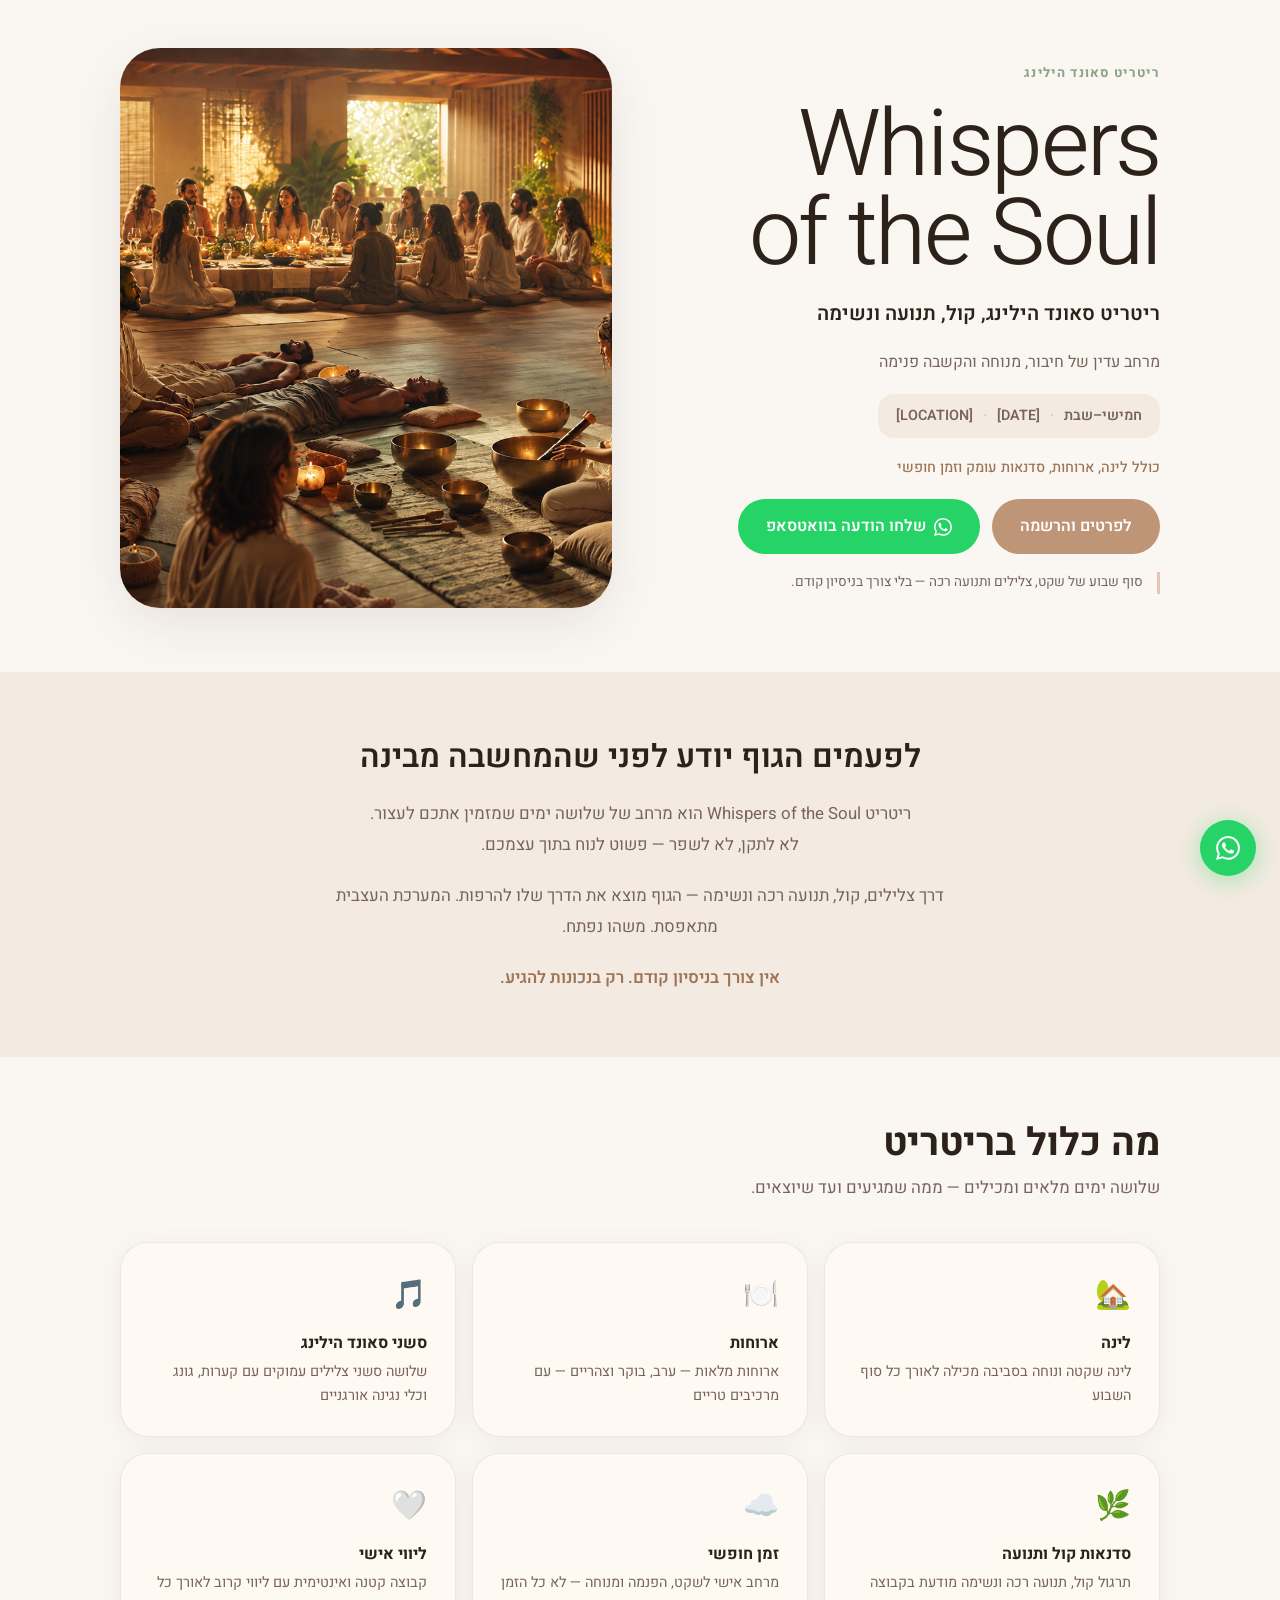
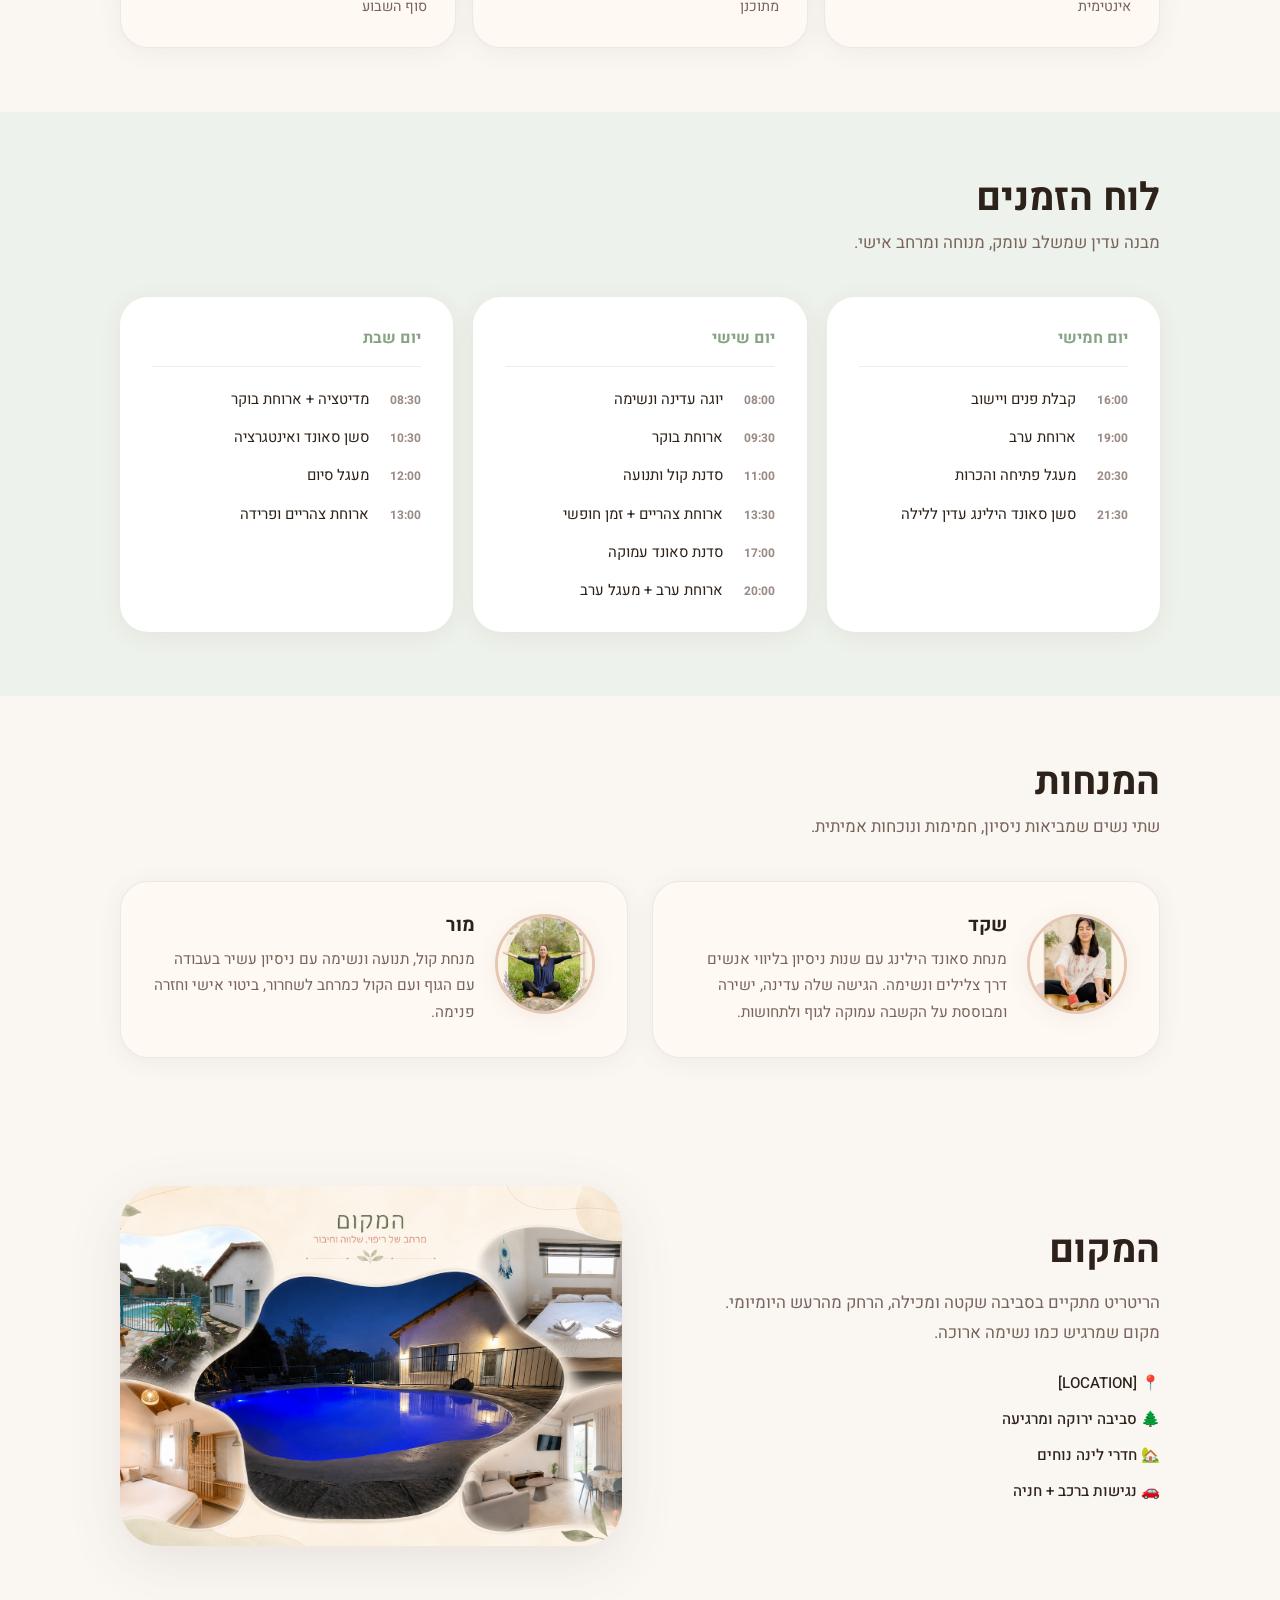
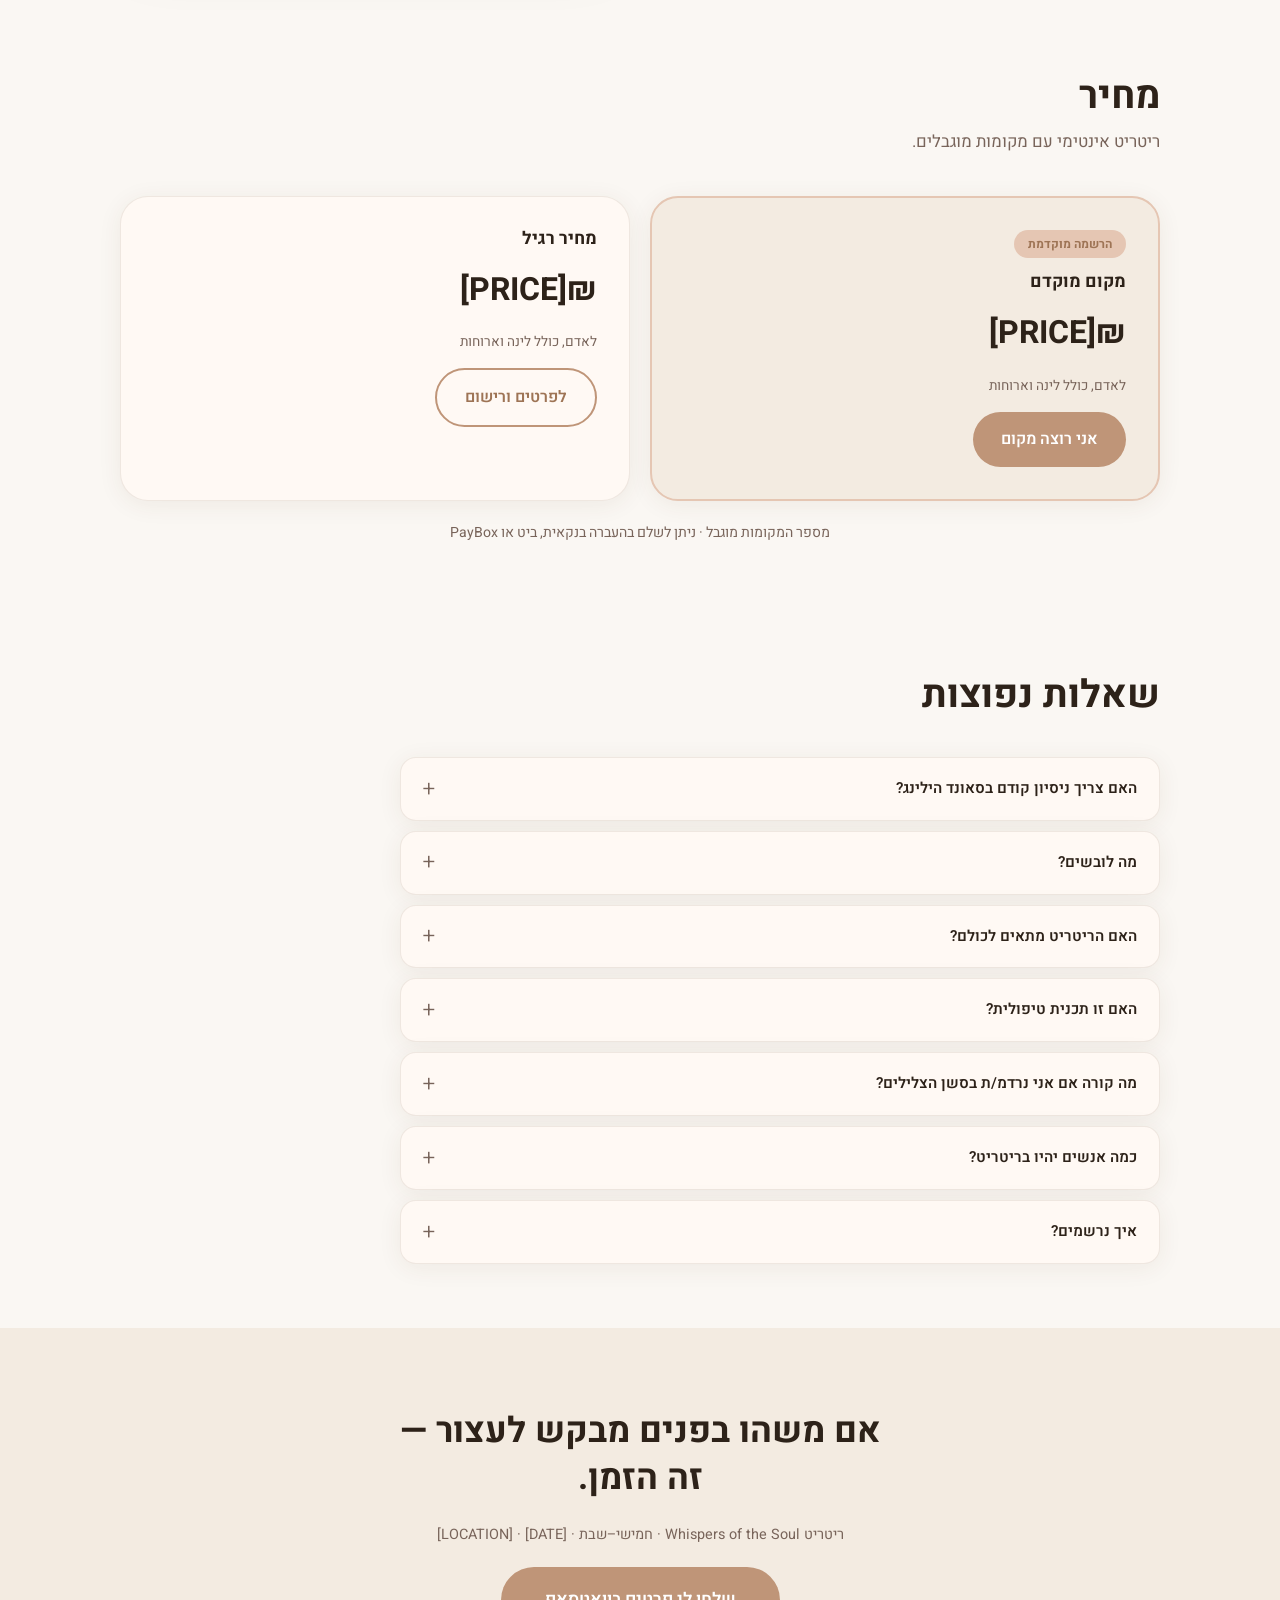
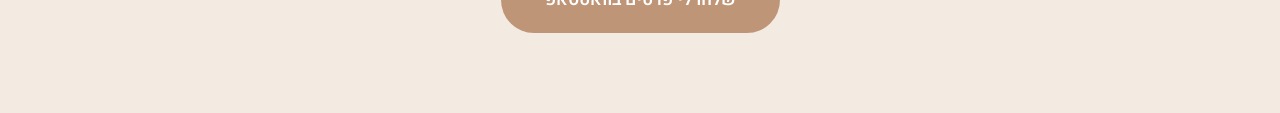
==== commit 49d7ea26: "Build Whispers of the Soul landing page" ====
--- a/index.html
+++ b/index.html
@@ -3,8 +3,7 @@
 <head>
   <meta charset="UTF-8" />
   <meta name="viewport" content="width=device-width, initial-scale=1.0" />
-  <title>Whispers of the Soul | ריטריט סאונד הילינג, יוגה, קול ותנועה בגליל התחתון</title>
-  <meta name="description" content="ריטריט סאונד הילינג בגליל התחתון, 6.8–8.8, בחוויה של שקט בליבנים. סוף שבוע של לינה, ארוחות, סדנאות עומק, קול, תנועה, נשימה, יוגה וזמן אישי למנוחה." />
+  <title>Whispers of the Soul | ריטריט סאונד הילינג, קול ותנועה</title>
   <link rel="preconnect" href="https://fonts.googleapis.com">
   <link rel="preconnect" href="https://fonts.gstatic.com" crossorigin>
   <link href="https://fonts.googleapis.com/css2?family=Heebo:wght@300;400;500;600;700&display=swap" rel="stylesheet">
@@ -17,44 +16,38 @@
     <div class="container">
       <div class="hero-inner">
 
-        <!-- Visual title is baked into the hero image; accessible H1 below for SEO/screen readers -->
-        <h1 class="visually-hidden">Whispers of the Soul – ריטריט סאונד הילינג, קול, תנועה ונשימה בגליל התחתון</h1>
         <div class="hero-text">
+          <p class="eyebrow">ריטריט סאונד הילינג</p>
+          <h1 class="hero-title">Whispers<br>of the Soul</h1>
           <p class="hero-sub">ריטריט סאונד הילינג, קול, תנועה ונשימה</p>
           <p class="hero-desc">מרחב עדין של חיבור, מנוחה והקשבה פנימה</p>
 
           <div class="hero-meta">
             <span>חמישי–שבת</span>
-            <span class="sep">|</span>
-            <span>6.8–8.8</span>
-            <span class="sep">|</span>
-            <span>חוויה של שקט</span>
-            <span class="sep">|</span>
-            <span>ליבנים</span>
-            <span class="sep">|</span>
-            <span>גליל-תחתון</span>
+            <span class="sep">·</span>
+            <span>[DATE]</span>
+            <span class="sep">·</span>
+            <span>[LOCATION]</span>
           </div>
           <p class="hero-includes">כולל לינה, ארוחות, סדנאות עומק וזמן חופשי</p>
 
           <div class="hero-actions">
-            <a href="https://docs.google.com/forms/d/e/1FAIpQLSdLUmD52sNaQ3Wc6OBBqi9h4tw8AVRAMBbjEC7qy86G1fx9Kg/viewform" class="btn btn-primary" target="_blank" rel="noopener">
-              לפרטים והרשמה
-            </a>
-            <a href="https://wa.me/972548170944?text=%D7%94%D7%99%D7%99%20%D7%A9%D7%A7%D7%93%2C%20%D7%90%D7%A9%D7%9E%D7%97%20%D7%9C%D7%A7%D7%91%D7%9C%20%D7%A4%D7%A8%D7%98%D7%99%D7%9D%20%D7%A2%D7%9C%20%D7%A8%D7%99%D7%98%D7%A8%D7%99%D7%98%20Whispers%20of%20the%20Soul%20%D7%91%D7%AA%D7%90%D7%A8%D7%99%D7%9B%D7%99%D7%9D%206.8%E2%80%938.8%20%D7%91%D7%9C%D7%99%D7%91%D7%A0%D7%99%D7%9D" class="btn btn-wa" target="_blank" rel="noopener">
+            <a href="#register" class="btn btn-primary">לפרטים והרשמה</a>
+            <a href="https://wa.me/972501234567?text=%D7%94%D7%99%D7%99%2C%20%D7%90%D7%A9%D7%9E%D7%97%20%D7%9C%D7%A7%D7%91%D7%9C%20%D7%A4%D7%A8%D7%98%D7%99%D7%9D%20%D7%A2%D7%9C%20%D7%A8%D7%99%D7%98%D7%A8%D7%99%D7%98%20Whispers%20of%20the%20Soul"
+               class="btn btn-wa" target="_blank" rel="noopener">
               <svg width="18" height="18" viewBox="0 0 24 24" fill="currentColor" aria-hidden="true">
                 <path d="M17.472 14.382c-.297-.149-1.758-.867-2.03-.967-.273-.099-.471-.148-.67.15-.197.297-.767.966-.94 1.164-.173.199-.347.223-.644.075-.297-.15-1.255-.463-2.39-1.475-.883-.788-1.48-1.761-1.653-2.059-.173-.297-.018-.458.13-.606.134-.133.298-.347.446-.52.149-.174.198-.298.298-.497.099-.198.05-.371-.025-.52-.075-.149-.669-1.612-.916-2.207-.242-.579-.487-.5-.669-.51-.173-.008-.371-.01-.57-.01-.198 0-.52.074-.792.372-.272.297-1.04 1.016-1.04 2.479 0 1.462 1.065 2.875 1.213 3.074.149.198 2.096 3.2 5.077 4.487.709.306 1.262.489 1.694.625.712.227 1.36.195 1.871.118.571-.085 1.758-.719 2.006-1.413.248-.694.248-1.289.173-1.413-.074-.124-.272-.198-.57-.347m-5.421 7.403h-.004a9.87 9.87 0 01-5.031-1.378l-.361-.214-3.741.982.998-3.648-.235-.374a9.86 9.86 0 01-1.51-5.26c.001-5.45 4.436-9.884 9.888-9.884 2.64 0 5.122 1.03 6.988 2.898a9.825 9.825 0 012.893 6.994c-.003 5.45-4.437 9.884-9.885 9.884m8.413-18.297A11.815 11.815 0 0012.05 0C5.495 0 .16 5.335.157 11.892c0 2.096.547 4.142 1.588 5.945L.057 24l6.305-1.654a11.882 11.882 0 005.683 1.448h.005c6.554 0 11.89-5.335 11.893-11.893a11.821 11.821 0 00-3.48-8.413z"/>
               </svg>
-              בקשת פרטים
+              שלחו הודעה בוואטסאפ
             </a>
           </div>
+
+          <p class="hero-note">סוף שבוע של שקט, צלילים ותנועה רכה — בלי צורך בניסיון קודם.</p>
         </div>
 
         <div class="hero-image">
-          <picture>
-            <source media="(max-width: 767px)" srcset="./images/sound-healing/hero/hero-mobile.png">
-            <img src="./images/sound-healing/hero/hero-desktop.png"
-                 alt="Whispers of the Soul — ריטריט סאונד הילינג, קול, תנועה ונשימה" />
-          </picture>
+          <img src="/images/sound-healing/hero/hero.png"
+               alt="ריטריט Whispers of the Soul — מרחב של סאונד הילינג, שקט ורכות" />
         </div>
 
       </div>
@@ -63,22 +56,12 @@
 
   <main>
 
-    <nav class="section-nav" aria-label="ניווט בין חלקי הדף">
-      <a href="#includes"><span>מה</span><span>בריטריט</span></a>
-      <a href="#facilitators"><span>המנחות</span></a>
-      <a href="#venue"><span>המקום</span></a>
-      <a href="#schedule"><span>לו״ז</span></a>
-      <a href="#pricing"><span>עלויות</span></a>
-      <a href="#faq"><span>שאלות</span><span>נפוצות</span></a>
-      <a href="#registration"><span>הרשמה</span></a>
-    </nav>
-
     <!-- ========== INTRO ========== -->
     <section class="section intro-section">
       <div class="container">
         <div class="intro-inner">
           <h2>לפעמים הגוף יודע לפני שהמחשבה מבינה</h2>
-          <p>ריטריט Whispers of the Soul הוא סוף שבוע של סאונד הילינג, קול, תנועה ונשימה מודעת בגליל התחתון. מרחב אינטימי לנשים וגברים שמבקשים לעצור, לנוח, להתחבר לגוף ולחזור הביתה עם יותר שקט פנימי.</p>
+          <p>ריטריט Whispers of the Soul הוא מרחב של שלושה ימים שמזמין אתכם לעצור.<br>לא לתקן, לא לשפר — פשוט לנוח בתוך עצמכם.</p>
           <p>דרך צלילים, קול, תנועה רכה ונשימה — הגוף מוצא את הדרך שלו להרפות. המערכת העצבית מתאפסת. משהו נפתח.</p>
           <p class="intro-closing">אין צורך בניסיון קודם. רק בנכונות להגיע.</p>
         </div>
@@ -86,73 +69,49 @@
     </section>
 
     <!-- ========== INCLUDES ========== -->
-    <section class="section includes-section" id="includes">
+    <section class="section includes-section">
       <div class="container">
         <div class="section-head">
           <h2>מה כלול בריטריט</h2>
           <p>שלושה ימים מלאים ומכילים — ממה שמגיעים ועד שיוצאים.</p>
         </div>
         <div class="includes-grid">
-          <div class="include-card include-card--split include-card--sleep">
-            <div class="include-card-content">
-              <h3>לינה</h3>
-              <p>לינה שקטה ונוחה בסביבה מכילה לאורך כל סוף השבוע</p>
-            </div>
-            <div class="include-card-media">
-              <img src="./images/sound-healing/include/sleep.png" alt="לינה בריטריט">
-            </div>
-          </div>
-          <div class="include-card include-card--split">
-            <div class="include-card-content">
-              <h3>ארוחות</h3>
-              <p>ארוחות מלאות — ערב, בוקר וצהריים — עם מרכיבים טריים</p>
-            </div>
-            <div class="include-card-media">
-              <img src="./images/sound-healing/include/meals.png" alt="ארוחות בריטריט">
-            </div>
-          </div>
-          <div class="include-card include-card--split include-card--sound-healing">
-            <div class="include-card-content">
-              <h3>סשני סאונד הילינג</h3>
-              <p>שלושה סשני צלילים עמוקים עם קערות, גונג וכלי נגינה אורגניים</p>
-            </div>
-            <div class="include-card-media">
-              <img src="./images/sound-healing/include/sound-healing.png" alt="סאונד הילינג בריטריט">
-            </div>
-          </div>
-          <div class="include-card include-card--split">
-            <div class="include-card-content">
-              <h3>קול, תנועה ונשימה</h3>
-              <p>תרגול קול, תנועה רכה ונשימה מודעת בקבוצה אינטימית</p>
-            </div>
-            <div class="include-card-media">
-              <img src="./images/sound-healing/include/voice.png" alt="קול תנועה ונשימה">
-            </div>
-          </div>
-          <div class="include-card include-card--split include-card--free-time">
-            <div class="include-card-content">
-              <h3>זמן חופשי</h3>
-              <p>מרחב אישי לשקט, הפנמה ומנוחה — לא כל הזמן מתוכנן</p>
-            </div>
-            <div class="include-card-media">
-              <img src="./images/sound-healing/include/Free-time.png" alt="זמן חופשי בריטריט">
-            </div>
-          </div>
-          <div class="include-card include-card--split">
-            <div class="include-card-content">
-              <h3>ליווי אישי</h3>
-              <p>קבוצה קטנה ואינטימית עם ליווי קרוב לאורך כל סוף השבוע</p>
-            </div>
-            <div class="include-card-media">
-              <img src="./images/sound-healing/include/private-support.png" alt="ליווי אישי בריטריט">
-            </div>
+          <div class="include-card">
+            <span class="include-icon" aria-hidden="true">🏡</span>
+            <h3>לינה</h3>
+            <p>לינה שקטה ונוחה בסביבה מכילה לאורך כל סוף השבוע</p>
+          </div>
+          <div class="include-card">
+            <span class="include-icon" aria-hidden="true">🍽️</span>
+            <h3>ארוחות</h3>
+            <p>ארוחות מלאות — ערב, בוקר וצהריים — עם מרכיבים טריים</p>
+          </div>
+          <div class="include-card">
+            <span class="include-icon" aria-hidden="true">🎵</span>
+            <h3>סשני סאונד הילינג</h3>
+            <p>שלושה סשני צלילים עמוקים עם קערות, גונג וכלי נגינה אורגניים</p>
+          </div>
+          <div class="include-card">
+            <span class="include-icon" aria-hidden="true">🌿</span>
+            <h3>סדנאות קול ותנועה</h3>
+            <p>תרגול קול, תנועה רכה ונשימה מודעת בקבוצה אינטימית</p>
+          </div>
+          <div class="include-card">
+            <span class="include-icon" aria-hidden="true">☁️</span>
+            <h3>זמן חופשי</h3>
+            <p>מרחב אישי לשקט, הפנמה ומנוחה — לא כל הזמן מתוכנן</p>
+          </div>
+          <div class="include-card">
+            <span class="include-icon" aria-hidden="true">🤍</span>
+            <h3>ליווי אישי</h3>
+            <p>קבוצה קטנה ואינטימית עם ליווי קרוב לאורך כל סוף השבוע</p>
           </div>
         </div>
       </div>
     </section>
 
     <!-- ========== SCHEDULE ========== -->
-    <section class="section schedule-section" id="schedule">
+    <section class="section schedule-section">
       <div class="container">
         <div class="section-head">
           <h2>לוח הזמנים</h2>
@@ -193,7 +152,7 @@
     </section>
 
     <!-- ========== FACILITATORS ========== -->
-    <section class="section facilitators-section" id="facilitators">
+    <section class="section facilitators-section">
       <div class="container">
         <div class="section-head">
           <h2>המנחות</h2>
@@ -202,7 +161,7 @@
         <div class="facilitators-grid">
           <div class="facilitator-card">
             <div class="facilitator-img">
-              <img src="./images/sound-healing/facilitators/shaked.png"
+              <img src="/images/sound-healing/facilitators/shaked.png"
                    alt="שקד — מנחת סאונד הילינג" />
             </div>
             <div class="facilitator-text">
@@ -212,7 +171,7 @@
           </div>
           <div class="facilitator-card">
             <div class="facilitator-img">
-              <img src="./images/sound-healing/facilitators/mor.png"
+              <img src="/images/sound-healing/facilitators/mor.png"
                    alt="מור — מנחת קול ותנועה" />
             </div>
             <div class="facilitator-text">
@@ -225,61 +184,21 @@
     </section>
 
     <!-- ========== VENUE ========== -->
-    <section class="section venue-section" id="venue">
+    <section class="section venue-section">
       <div class="container">
         <div class="venue-inner">
           <div class="venue-text">
             <h2>המקום</h2>
             <p>הריטריט מתקיים בסביבה שקטה ומכילה, הרחק מהרעש היומיומי.<br>מקום שמרגיש כמו נשימה ארוכה.</p>
             <ul class="venue-list">
-              <li>
-                <a href="https://maps.app.goo.gl/iQgxyH6PDdkLcmp38"
-                   target="_blank" rel="noopener noreferrer"
-                   aria-label="פתיחת ניווט למקום הריטריט בגוגל מפות"
-                   class="venue-location-link">
-                  <span class="venue-location-icon" aria-hidden="true">
-                    <svg viewBox="0 0 24 24" fill="none" stroke="currentColor" stroke-width="2" stroke-linecap="round" stroke-linejoin="round">
-                      <path d="M12 2C8.13 2 5 5.13 5 9c0 5.25 7 13 7 13s7-7.75 7-13c0-3.87-3.13-7-7-7z"/>
-                      <circle cx="12" cy="9" r="2.5"/>
-                    </svg>
-                  </span>
-                  <span>חוויה של שקט | ליבנים | גליל-תחתון</span>
-                </a>
-              </li>
-              <li>
-                <span class="venue-list-icon" aria-hidden="true">
-                  <svg viewBox="0 0 24 24" fill="none" stroke="currentColor" stroke-width="2" stroke-linecap="round" stroke-linejoin="round">
-                    <path d="M17 8C8 10 5.9 16.17 3.82 19.58A1 1 0 0 0 4.71 21h.79a1 1 0 0 0 .95-.68C7.75 17 11 15.5 17 15"/>
-                    <path d="M17 3l4 4-4 4"/>
-                    <path d="M21 7H9"/>
-                  </svg>
-                </span>
-                סביבה ירוקה ומרגיעה
-              </li>
-              <li>
-                <span class="venue-list-icon" aria-hidden="true">
-                  <svg viewBox="0 0 24 24" fill="none" stroke="currentColor" stroke-width="2" stroke-linecap="round" stroke-linejoin="round">
-                    <path d="M3 9l9-7 9 7v11a2 2 0 0 1-2 2H5a2 2 0 0 1-2-2z"/>
-                    <polyline points="9 22 9 12 15 12 15 22"/>
-                  </svg>
-                </span>
-                חדרי לינה נוחים
-              </li>
-              <li>
-                <span class="venue-list-icon" aria-hidden="true">
-                  <svg viewBox="0 0 24 24" fill="none" stroke="currentColor" stroke-width="2" stroke-linecap="round" stroke-linejoin="round">
-                    <rect x="1" y="3" width="15" height="13" rx="2"/>
-                    <path d="M16 8h4l3 5v3h-7V8z"/>
-                    <circle cx="5.5" cy="18.5" r="2.5"/>
-                    <circle cx="18.5" cy="18.5" r="2.5"/>
-                  </svg>
-                </span>
-                נגישות ברכב + חניה
-              </li>
+              <li>📍 [LOCATION]</li>
+              <li>🌲 סביבה ירוקה ומרגיעה</li>
+              <li>🏡 חדרי לינה נוחים</li>
+              <li>🚗 נגישות ברכב + חניה</li>
             </ul>
           </div>
           <div class="venue-img">
-            <img src="./images/sound-healing/place/the-place.png"
+            <img src="/images/sound-healing/place/the-place.png"
                  alt="המקום — סביבה שקטה ומרגיעה לריטריט" />
           </div>
         </div>
@@ -287,21 +206,30 @@
     </section>
 
     <!-- ========== PRICING ========== -->
-    <section class="section pricing-section" id="pricing">
+    <section class="section pricing-section" id="register">
       <div class="container">
         <div class="section-head">
           <h2>מחיר</h2>
-          <p>ריטריט איכותי ואינטימי - מספר מקומות מוגבל.</p>
-        </div>
-              
-        <div class="pricing-payment">
-          <p class="pricing-payment-note">לאחר מילוי טופס ההרשמה, ניתן לבחור את אפשרות הלינה ולהסדיר תשלום בקישור המאובטח.</p>
-          <a href="https://meshulam.co.il/quick_payment?b=f92ba7b289bad2bb7f49efb7beba599f"
-             target="_blank" rel="noopener noreferrer"
-             class="btn btn-primary">
-            לבחירת אפשרות לינה ותשלום
-          </a>
-        </div>
+          <p>ריטריט אינטימי עם מקומות מוגבלים.</p>
+        </div>
+        <div class="pricing-grid">
+          <div class="pricing-card is-featured">
+            <div class="badge">הרשמה מוקדמת</div>
+            <h3>מקום מוקדם</h3>
+            <p class="price">₪[PRICE]</p>
+            <p class="price-note">לאדם, כולל לינה וארוחות</p>
+            <a href="https://wa.me/972501234567?text=%D7%94%D7%99%D7%99%2C%20%D7%90%D7%A9%D7%9E%D7%97%20%D7%9C%D7%A7%D7%91%D7%9C%20%D7%A4%D7%A8%D7%98%D7%99%D7%9D%20%D7%A2%D7%9C%20%D7%A8%D7%99%D7%98%D7%A8%D7%99%D7%98%20Whispers%20of%20the%20Soul"
+               class="btn btn-primary" target="_blank" rel="noopener">אני רוצה מקום</a>
+          </div>
+          <div class="pricing-card">
+            <h3>מחיר רגיל</h3>
+            <p class="price">₪[PRICE]</p>
+            <p class="price-note">לאדם, כולל לינה וארוחות</p>
+            <a href="https://wa.me/972501234567?text=%D7%94%D7%99%D7%99%2C%20%D7%90%D7%A9%D7%9E%D7%97%20%D7%9C%D7%A7%D7%91%D7%9C%20%D7%A4%D7%A8%D7%98%D7%99%D7%9D%20%D7%A2%D7%9C%20%D7%A8%D7%99%D7%98%D7%A8%D7%99%D7%98%20Whispers%20of%20the%20Soul"
+               class="btn btn-outline" target="_blank" rel="noopener">לפרטים ורישום</a>
+          </div>
+        </div>
+        <p class="pricing-note">מספר המקומות מוגבל · ניתן לשלם בהעברה בנקאית, ביט או PayBox</p>
       </div>
     </section>
 
@@ -347,12 +275,12 @@
   </main>
 
   <!-- ========== FINAL CTA ========== -->
-  <footer class="final-cta" id="registration">
+  <footer class="final-cta" id="cta">
     <div class="container">
       <div class="final-inner">
         <h2>אם משהו בפנים מבקש לעצור —<br>זה הזמן.</h2>
-        <p><b> Whispers of the Soul</b><br> · חמישי–שבת · 6.8 - 8.8 ·<br> חוויה של שקט<br> | מתחם אירוח | כינרת | ליבנים | גליל-תחתון |</p>
-        <a href="https://wa.me/972548170944?text=%D7%94%D7%99%D7%99%20%D7%A9%D7%A7%D7%93%2C%20%D7%90%D7%A9%D7%9E%D7%97%20%D7%9C%D7%A7%D7%91%D7%9C%20%D7%A4%D7%A8%D7%98%D7%99%D7%9D%20%D7%A2%D7%9C%20%D7%A8%D7%99%D7%98%D7%A8%D7%99%D7%98%20Whispers%20of%20the%20Soul%20%D7%91%D7%AA%D7%90%D7%A8%D7%99%D7%9B%D7%99%D7%9D%206.8%E2%80%938.8%20%D7%91%D7%9C%D7%99%D7%91%D7%A0%D7%99%D7%9D"
+        <p>ריטריט Whispers of the Soul · חמישי–שבת · [DATE] · [LOCATION]</p>
+        <a href="https://wa.me/972501234567?text=%D7%94%D7%99%D7%99%2C%20%D7%90%D7%A9%D7%9E%D7%97%20%D7%9C%D7%A7%D7%91%D7%9C%20%D7%A4%D7%A8%D7%98%D7%99%D7%9D%20%D7%A2%D7%9C%20%D7%A8%D7%99%D7%98%D7%A8%D7%99%D7%98%20Whispers%20of%20the%20Soul"
            class="btn btn-primary btn-lg" target="_blank" rel="noopener">
           שלחו לי פרטים בוואטסאפ
         </a>
@@ -360,49 +288,13 @@
     </div>
   </footer>
 
-  <!-- Site credit -->
-  <div class="site-credit">
-    <p>עיצוב ופיתוח: <strong>ANIVO</strong></p>
-    <p>דפי נחיתה ואתרים לריטריטים, סדנאות ומרחבי התפתחות</p>
-    <p>
-      <a href="https://wa.me/972528330884?text=%D7%94%D7%99%D7%99%2C%20%D7%A8%D7%90%D7%99%D7%AA%D7%99%20%D7%90%D7%AA%20%D7%93%D7%A3%20%D7%94%D7%A8%D7%99%D7%98%D7%A8%D7%99%D7%98%20%D7%95%D7%A8%D7%A6%D7%99%D7%AA%D7%99%20%D7%9C%D7%A9%D7%9E%D7%95%D7%A2%20%D7%A2%D7%9C%20%D7%91%D7%A0%D7%99%D7%99%D7%AA%20%D7%93%D7%A3%20%D7%A0%D7%97%D7%99%D7%AA%D7%94"
-         class="site-credit-link" target="_blank" rel="noopener noreferrer">
-        רוצים דף כזה? דברו איתנו
-      </a>
-    </p>
-  </div>
-
   <!-- Floating WhatsApp button -->
-  <a href="https://wa.me/972548170944?text=%D7%94%D7%99%D7%99%20%D7%A9%D7%A7%D7%93%2C%20%D7%90%D7%A9%D7%9E%D7%97%20%D7%9C%D7%A7%D7%91%D7%9C%20%D7%A4%D7%A8%D7%98%D7%99%D7%9D%20%D7%A2%D7%9C%20%D7%A8%D7%99%D7%98%D7%A8%D7%99%D7%98%20Whispers%20of%20the%20Soul%20%D7%91%D7%AA%D7%90%D7%A8%D7%99%D7%9B%D7%99%D7%9D%206.8%E2%80%938.8%20%D7%91%D7%9C%D7%99%D7%91%D7%A0%D7%99%D7%9D"
+  <a href="https://wa.me/972501234567?text=%D7%94%D7%99%D7%99%2C%20%D7%90%D7%A9%D7%9E%D7%97%20%D7%9C%D7%A7%D7%91%D7%9C%20%D7%A4%D7%A8%D7%98%D7%99%D7%9D%20%D7%A2%D7%9C%20%D7%A8%D7%99%D7%98%D7%A8%D7%99%D7%98%20Whispers%20of%20the%20Soul"
      class="wa-float" target="_blank" rel="noopener" aria-label="שלחו הודעה בוואטסאפ">
     <svg width="24" height="24" viewBox="0 0 24 24" fill="currentColor" aria-hidden="true">
       <path d="M17.472 14.382c-.297-.149-1.758-.867-2.03-.967-.273-.099-.471-.148-.67.15-.197.297-.767.966-.94 1.164-.173.199-.347.223-.644.075-.297-.15-1.255-.463-2.39-1.475-.883-.788-1.48-1.761-1.653-2.059-.173-.297-.018-.458.13-.606.134-.133.298-.347.446-.52.149-.174.198-.298.298-.497.099-.198.05-.371-.025-.52-.075-.149-.669-1.612-.916-2.207-.242-.579-.487-.5-.669-.51-.173-.008-.371-.01-.57-.01-.198 0-.52.074-.792.372-.272.297-1.04 1.016-1.04 2.479 0 1.462 1.065 2.875 1.213 3.074.149.198 2.096 3.2 5.077 4.487.709.306 1.262.489 1.694.625.712.227 1.36.195 1.871.118.571-.085 1.758-.719 2.006-1.413.248-.694.248-1.289.173-1.413-.074-.124-.272-.198-.57-.347m-5.421 7.403h-.004a9.87 9.87 0 01-5.031-1.378l-.361-.214-3.741.982.998-3.648-.235-.374a9.86 9.86 0 01-1.51-5.26c.001-5.45 4.436-9.884 9.888-9.884 2.64 0 5.122 1.03 6.988 2.898a9.825 9.825 0 012.893 6.994c-.003 5.45-4.437 9.884-9.885 9.884m8.413-18.297A11.815 11.815 0 0012.05 0C5.495 0 .16 5.335.157 11.892c0 2.096.547 4.142 1.588 5.945L.057 24l6.305-1.654a11.882 11.882 0 005.683 1.448h.005c6.554 0 11.89-5.335 11.893-11.893a11.821 11.821 0 00-3.48-8.413z"/>
     </svg>
   </a>
 
-
-  <script>
-    (function () {
-      var hero   = document.querySelector('.hero');
-      var footer = document.querySelector('.site-credit');
-      var btn    = document.querySelector('.wa-float');
-      if (!btn) return;
-
-      // Show button once hero scrolls out of view
-      if (hero) {
-        new IntersectionObserver(function (entries) {
-          btn.classList.toggle('is-visible', !entries[0].isIntersecting);
-        }, { threshold: 0 }).observe(hero);
-      }
-
-      // Hide button when footer credit comes into view
-      if (footer) {
-        new IntersectionObserver(function (entries) {
-          btn.classList.toggle('is-hidden', entries[0].isIntersecting);
-        }, { threshold: 0.1 }).observe(footer);
-      }
-    }());
-  </script>
-
 </body>
 </html>
--- a/styles.css
+++ b/styles.css
@@ -53,20 +53,6 @@
 
 ul { margin: 0; padding: 0; }
 
-/* ---- Accessibility ---- */
-
-.visually-hidden {
-  position: absolute;
-  width: 1px;
-  height: 1px;
-  padding: 0;
-  margin: -1px;
-  overflow: hidden;
-  clip: rect(0, 0, 0, 0);
-  white-space: nowrap;
-  border: 0;
-}
-
 /* ---- Layout ---- */
 
 .container {
@@ -149,40 +135,42 @@
    ===================== */
 
 .hero {
-  padding: 0;
-  background: var(--bg);
-  overflow: hidden;
-}
-
-/* Full-bleed image on mobile: remove container side padding */
-.hero .container {
-  padding: 0;
+  padding: 32px 0 56px;
 }
 
 .hero-inner {
   display: grid;
-  gap: 0;
-}
-
-/* Text: transparent, sits in the gradient zone at the bottom of the hero image */
+  gap: 36px;
+}
+
+/* Text column */
 .hero-text {
   display: flex;
   flex-direction: column;
-  gap: 12px;
-  align-items: center;
-  text-align: center;
-  margin-top: -120px;
-  position: relative;
-  z-index: 2;
-  background: transparent;
-  padding: 0 24px 44px;
+  gap: 18px;
+}
+
+.eyebrow {
+  font-size: .82rem;
+  font-weight: 700;
+  letter-spacing: .1em;
+  text-transform: uppercase;
+  color: var(--sage);
+  margin: 0;
+}
+
+.hero-title {
+  font-size: clamp(3rem, 10vw, 5.8rem);
+  font-weight: 300;
+  letter-spacing: -.025em;
+  line-height: .95;
+  color: var(--text);
 }
 
 .hero-sub {
-  font-size: clamp(1.05rem, 2.5vw, 1.2rem);
+  font-size: clamp(1.05rem, 2.5vw, 1.25rem);
   font-weight: 600;
   margin: 0;
-  line-height: 1.45;
 }
 
 .hero-desc {
@@ -195,21 +183,20 @@
   display: inline-flex;
   align-items: center;
   flex-wrap: wrap;
-  justify-content: center;
-  gap: 5px 8px;
-  background: rgba(243, 235, 225, .90);
+  gap: 6px 10px;
+  background: var(--surface-alt);
   border-radius: var(--r-sm);
-  padding: 8px 14px;
-  font-size: .8rem;
+  padding: 10px 18px;
+  font-size: .9rem;
   font-weight: 600;
   color: var(--muted);
-  max-width: 100%;
+  width: fit-content;
 }
 
 .sep { color: var(--blush); }
 
 .hero-includes {
-  font-size: .88rem;
+  font-size: .9rem;
   font-weight: 500;
   color: var(--clay-dark);
   margin: 0;
@@ -217,144 +204,26 @@
 
 .hero-actions {
   display: flex;
-  flex-direction: column;
-  align-items: center;
+  flex-wrap: wrap;
   gap: 12px;
-  width: 100%;
-  margin-top: 4px;
-}
-
-/* Full-width buttons on mobile */
-.hero-actions .btn {
-  width: 100%;
-  max-width: 300px;
-  min-height: 52px;
-  gap: 10px;
-}
-
-/* WhatsApp icon: fixed size, never shrinks */
-.btn-wa svg {
-  width: 22px;
-  height: 22px;
-  flex-shrink: 0;
-}
-
-/* Image column — appears first on mobile via order */
-.hero-image {
-  position: relative;
-  order: -1;
-}
-
-.hero-image picture {
-  display: block;
-  width: 100%;
-}
-
+}
+
+.hero-note {
+  font-size: .85rem;
+  color: var(--muted);
+  line-height: 1.6;
+  padding-right: 14px;
+  border-right: 3px solid var(--blush);
+  margin: 0;
+}
+
+/* Image column */
 .hero-image img {
   width: 100%;
-  height: auto;
-  display: block;
-  border-radius: 0;
-  box-shadow: none;
-}
-
-/* Mobile: image dissolves downward into page background */
-.hero-image::after {
-  content: '';
-  position: absolute;
-  inset: 0;
-  background: linear-gradient(
-    to bottom,
-    transparent 36%,
-    rgba(250, 247, 243, .50) 58%,
-    rgba(250, 247, 243, .90) 78%,
-    var(--bg) 95%
-  );
-  pointer-events: none;
-}
-
-/* =====================
-   SECTION NAV
-   ===================== */
-
-.section-nav {
-  position: relative;
-  z-index: 5;
-  display: flex;
-  justify-content: center;
-  gap: 10px;
-  padding: 18px 16px;
-  width: 100%;
-  box-sizing: border-box;
-  background: #f7efe6;
-  border-top: 1px solid rgba(150, 110, 80, .12);
-  border-bottom: 1px solid rgba(150, 110, 80, .12);
-}
-
-.section-nav a {
-  color: #3b2c24;
-  text-decoration: none;
-  font-weight: 600;
-  font-size: .95rem;
-  padding: 10px 16px;
-  border-radius: 999px;
-  background: rgba(255, 250, 243, .75);
-  border: 1px solid rgba(150, 110, 80, .14);
-  white-space: nowrap;
-  transition: background-color .2s ease, color .2s ease, border-color .2s ease, transform .2s ease;
-}
-
-.section-nav a:hover {
-  background: #c49a7c;
-  color: #fff;
-  border-color: #c49a7c;
-  transform: translateY(-1px);
-}
-
-.section-nav a:focus-visible {
-  outline: 2px solid rgba(196, 154, 124, .55);
-  outline-offset: 3px;
-}
-
-@media (max-width: 767px) {
-  .hero-text {
-    padding-bottom: 24px;
-  }
-
-  .section-nav {
-    display: grid;
-    grid-template-columns: repeat(3, 1fr);
-    gap: 8px;
-    width: calc(100% - 32px);
-    max-width: 390px;
-    margin: 14px auto 0;
-    padding: 10px;
-    box-sizing: border-box;
-    overflow: visible;
-    background: rgba(247, 239, 230, .72);
-    border-top: 1px solid rgba(150, 110, 80, .10);
-    border-bottom: 1px solid rgba(150, 110, 80, .10);
-    border-radius: 20px;
-  }
-
-  .section-nav a {
-    min-width: 0;
-    min-height: 42px;
-    padding: 6px;
-    font-size: .68rem;
-    line-height: 1.15;
-    text-align: center;
-    white-space: normal;
-    display: inline-flex;
-    flex-direction: column;
-    align-items: center;
-    justify-content: center;
-    border-radius: 999px;
-  }
-
-  .section-nav a span {
-    display: block;
-  }
+  height: 300px;
+  object-fit: cover;
+  border-radius: var(--r-lg);
+  box-shadow: var(--shadow);
 }
 
 /* =====================
@@ -425,93 +294,6 @@
   font-size: .9rem;
   color: var(--muted);
   line-height: 1.65;
-}
-
-.include-card--split {
-  position: relative;
-  display: grid;
-  grid-template-columns: 1fr 1fr;
-  align-items: stretch;
-  min-height: 240px;
-  padding: 0;
-  overflow: hidden;
-  background: #fffaf3;
-  border-radius: 32px;
-}
-
-.include-card--split .include-card-content {
-  display: flex;
-  flex-direction: column;
-  justify-content: center;
-  padding: 28px 30px;
-  text-align: right;
-}
-
-.include-card--split .include-card-content h3 {
-  margin: 0 0 10px;
-}
-
-.include-card--split .include-card-content p {
-  margin: 0;
-  line-height: 1.7;
-}
-
-.include-card--split .include-card-media {
-  position: relative;
-  height: 100%;
-  min-height: 240px;
-  overflow: hidden;
-}
-
-.include-card--split .include-card-media img {
-  position: relative;
-  z-index: 1;
-  width: 100%;
-  height: 100%;
-  object-fit: cover;
-  object-position: center center;
-  display: block;
-}
-
-.include-card--split .include-card-media::before {
-  content: '';
-  position: absolute;
-  inset: 0;
-  pointer-events: none;
-  z-index: 2;
-  background: linear-gradient(
-    to right,
-    rgba(255, 250, 243, 0)    0%,
-    rgba(255, 250, 243, 0)    72%,
-    rgba(255, 250, 243, 0.18) 86%,
-    #fffaf3                   100%
-  );
-}
-
-@media (max-width: 767px) {
-  .include-card--split {
-    grid-template-columns: 1fr 1fr;
-    min-height: 190px;
-  }
-
-  .include-card--split .include-card-media {
-    min-height: 190px;
-  }
-
-  .include-card--split .include-card-content {
-    padding: 20px 22px;
-  }
-
-  .include-card--split .include-card-content p {
-    font-size: .88rem;
-    line-height: 1.65;
-  }
-}
-
-/* Free-time card: shift crop left to show person and resting space */
-.include-card--free-time .include-card-media img {
-  object-fit: cover;
-  object-position: 12% center;
 }
 
 /* =====================
@@ -657,50 +439,6 @@
 .venue-list li {
   font-size: .95rem;
   font-weight: 500;
-  display: flex;
-  align-items: center;
-  gap: 10px;
-}
-
-.venue-list-icon {
-  display: inline-flex;
-  width: 18px;
-  height: 18px;
-  flex-shrink: 0;
-  color: var(--clay);
-}
-
-.venue-list-icon svg {
-  width: 100%;
-  height: 100%;
-}
-
-.venue-location-link {
-  display: inline-flex;
-  align-items: center;
-  gap: 8px;
-  color: inherit;
-  text-decoration: none;
-  font-weight: 700;
-  border-bottom: 1px dotted rgba(150, 100, 70, .45);
-  transition: border-bottom-color .15s ease;
-}
-
-.venue-location-link:hover {
-  border-bottom-color: rgba(150, 100, 70, .9);
-}
-
-.venue-location-icon {
-  display: inline-flex;
-  width: 20px;
-  height: 20px;
-  flex-shrink: 0;
-  color: #8f6f55;
-}
-
-.venue-location-icon svg {
-  width: 100%;
-  height: 100%;
 }
 
 .venue-img img {
@@ -771,25 +509,6 @@
   text-align: center;
   font-size: .88rem;
   color: var(--muted);
-}
-
-.pricing-payment {
-  display: flex;
-  flex-direction: column;
-  align-items: center;
-  gap: 16px;
-  margin-top: 28px;
-  padding-top: 24px;
-  border-top: 1px solid var(--border);
-}
-
-.pricing-payment-note {
-  font-size: .88rem;
-  color: var(--muted);
-  text-align: center;
-  max-width: 480px;
-  line-height: 1.65;
-  margin: 0;
 }
 
 /* =====================
@@ -877,35 +596,6 @@
 }
 
 /* =====================
-   SITE CREDIT
-   ===================== */
-
-.site-credit {
-  padding: 24px 16px 32px;
-  text-align: center;
-  font-size: .85rem;
-  color: rgba(80, 60, 48, .62);
-  line-height: 1.7;
-}
-
-.site-credit strong {
-  color: rgba(60, 45, 36, .82);
-  font-weight: 700;
-}
-
-.site-credit-link {
-  color: rgba(80, 60, 48, .70);
-  text-decoration: none;
-  border-bottom: 1px dotted rgba(80, 60, 48, .35);
-  transition: color .15s ease, border-bottom-color .15s ease;
-}
-
-.site-credit-link:hover {
-  color: rgba(60, 45, 36, .90);
-  border-bottom-color: rgba(60, 45, 36, .60);
-}
-
-/* =====================
    FLOATING WA BUTTON
    ===================== */
 
@@ -923,20 +613,7 @@
   justify-content: center;
   box-shadow: 0 4px 24px rgba(37, 211, 102, .40);
   z-index: 100;
-  opacity: 0;
-  pointer-events: none;
-  transition: transform .2s ease, box-shadow .2s ease, opacity .3s ease;
-}
-
-.wa-float.is-visible {
-  opacity: 1;
-  pointer-events: auto;
-}
-
-.wa-float.is-hidden {
-  opacity: 0;
-  pointer-events: none;
-  transform: translateY(12px);
+  transition: transform .2s ease, box-shadow .2s ease;
 }
 
 .wa-float:hover {
@@ -964,71 +641,17 @@
 
 @media (min-width: 768px) {
   .hero {
-    padding: 48px 0 72px;
-    background: linear-gradient(155deg, #ece0d2 0%, var(--bg) 46%);
-    overflow: visible;
-  }
-
-  /* Restore standard container padding on desktop */
-  .hero .container {
-    padding: 0 20px;
+    padding: 48px 0 64px;
   }
 
   .hero-inner {
-    grid-template-columns: 1fr 1.15fr;
+    grid-template-columns: 1fr 1fr;
     align-items: center;
-    gap: 0;
-  }
-
-  /* Desktop: reset order — RTL places text right, image left */
-  .hero-image {
-    order: 0;
-    min-height: 480px;
-  }
-
-  /* Desktop: override mobile gradient with a horizontal rightward fade */
-  .hero-image::after {
-    border-radius: var(--r-lg) 0 0 var(--r-lg);
-    background: linear-gradient(
-      to right,
-      transparent 28%,
-      rgba(250, 247, 243, 0.70) 60%,
-      rgba(250, 247, 243, 0.95) 86%,
-      rgba(250, 247, 243, 1) 100%
-    );
-  }
-
-  /* Outer (left) corners rounded, inner edge square */
+    gap: 56px;
+  }
+
   .hero-image img {
-    height: 100%;
-    min-height: 480px;
-    object-fit: cover;
-    border-radius: var(--r-lg) 0 0 var(--r-lg);
-  }
-
-  /* Reset all mobile card/overlap styles */
-  .hero-text {
-    margin-top: 0;
-    position: static;
-    background: transparent;
-    padding: 0 0 0 40px;
-    align-items: flex-start;
-    text-align: start;
-    gap: 18px;
-  }
-
-  /* Reset mobile button width constraints */
-  .hero-actions {
-    flex-direction: row;
-    width: auto;
-    gap: 12px;
-    margin-top: 0;
-  }
-
-  .hero-actions .btn {
-    width: auto;
-    max-width: none;
-    min-height: auto;
+    height: 480px;
   }
 
   .schedule-grid {
@@ -1059,7 +682,25 @@
    ===================== */
 
 @media (min-width: 1024px) {
+  .hero-image img {
+    height: 560px;
+  }
+
   .includes-grid {
     grid-template-columns: repeat(3, 1fr);
   }
 }
+
+.include-card--sound-healing .include-card-media::before {
+  background: linear-gradient(
+    to right,
+    rgba(255, 250, 243, 0) 0%,
+    rgba(255, 250, 243, 0) 75%,
+    rgba(255, 250, 243, 0.22) 88%,
+    #fffaf3 100%
+  );
+}
+
+.include-card--sound-healing .include-card-media img {
+  object-position: 32% center;
+}
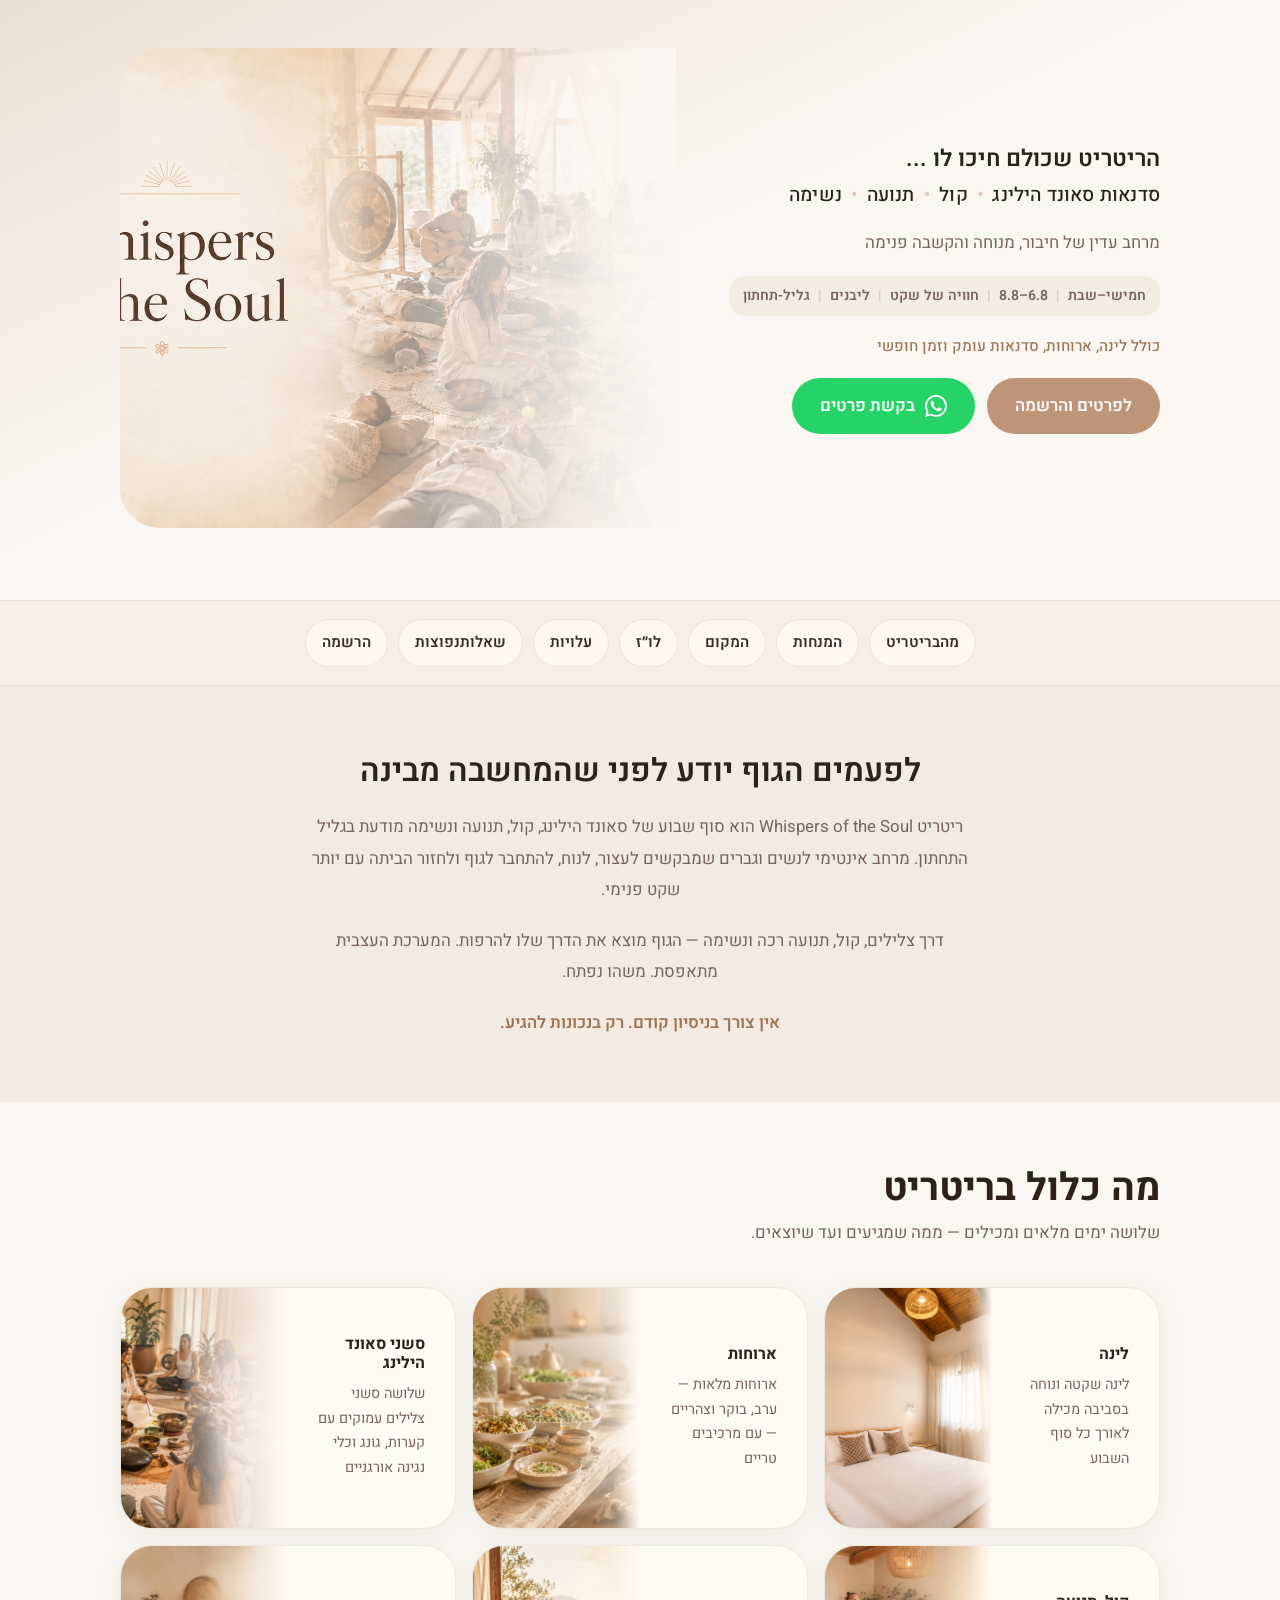
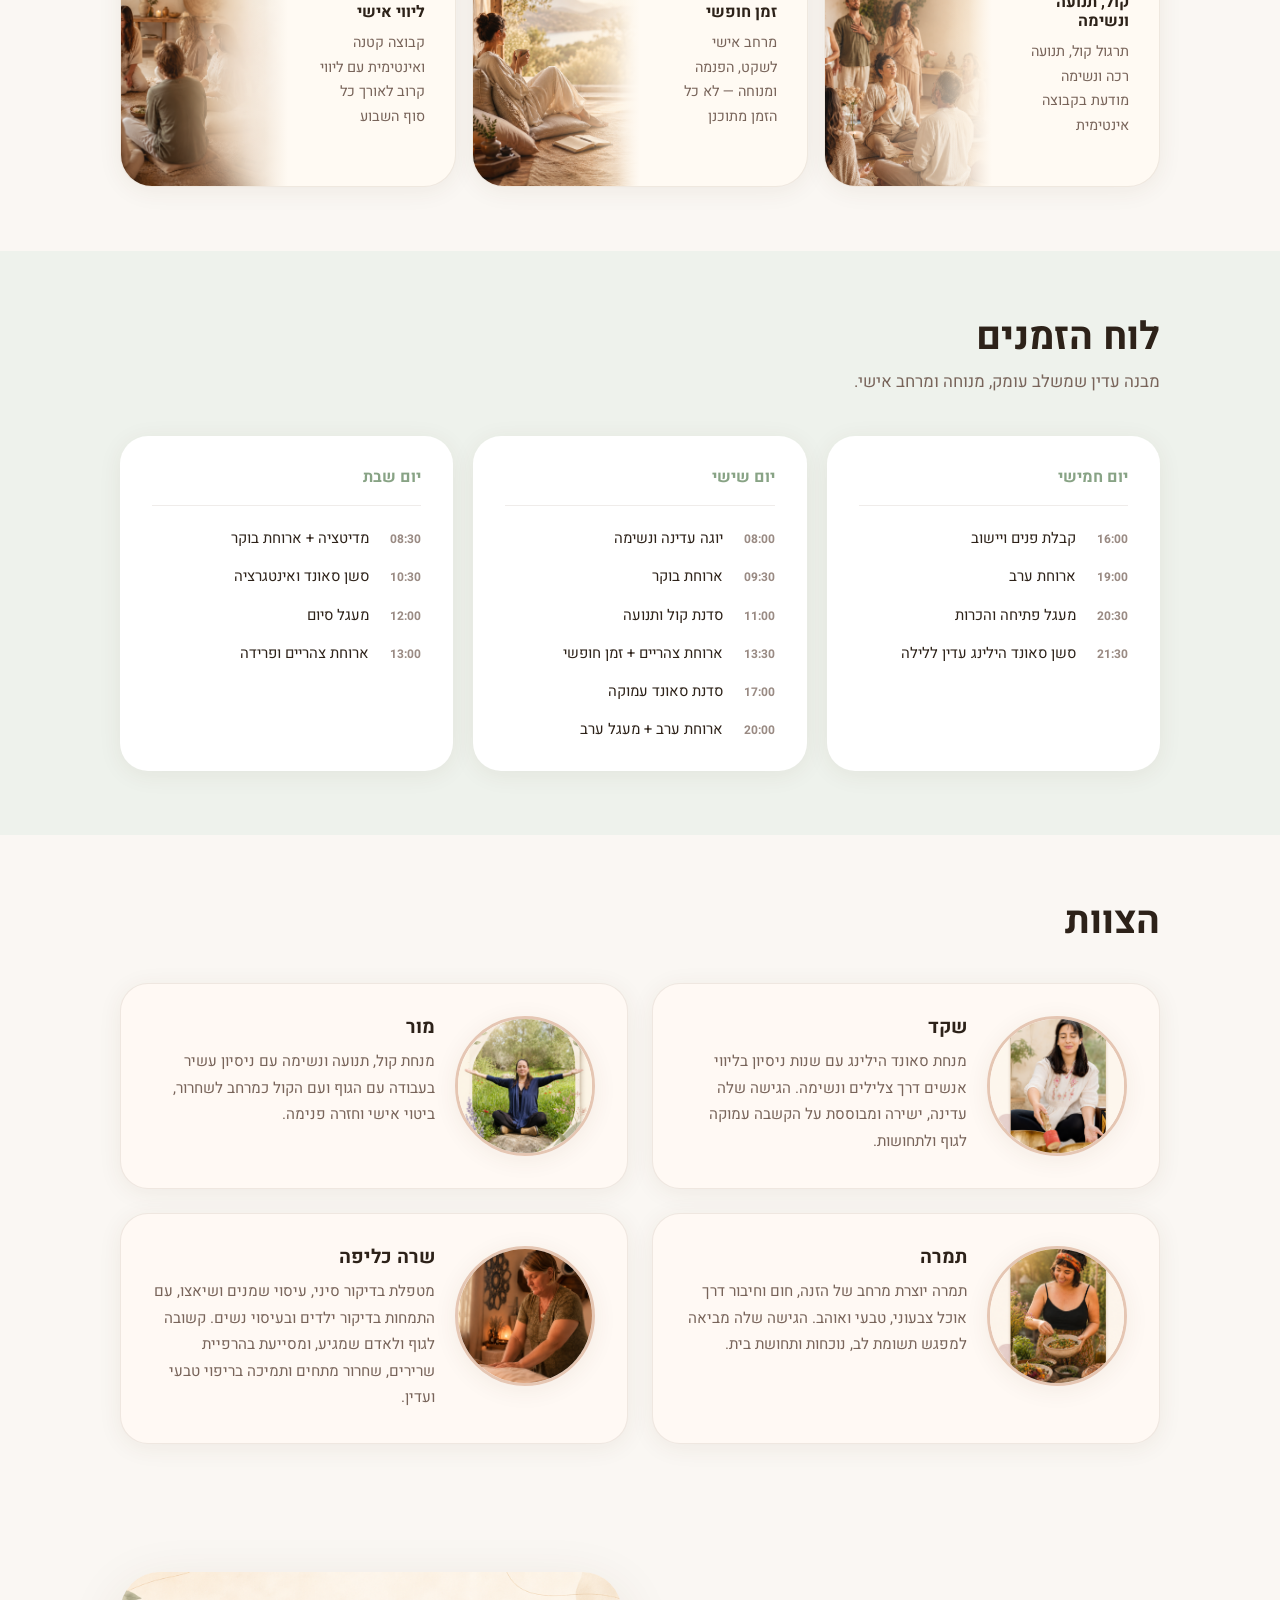
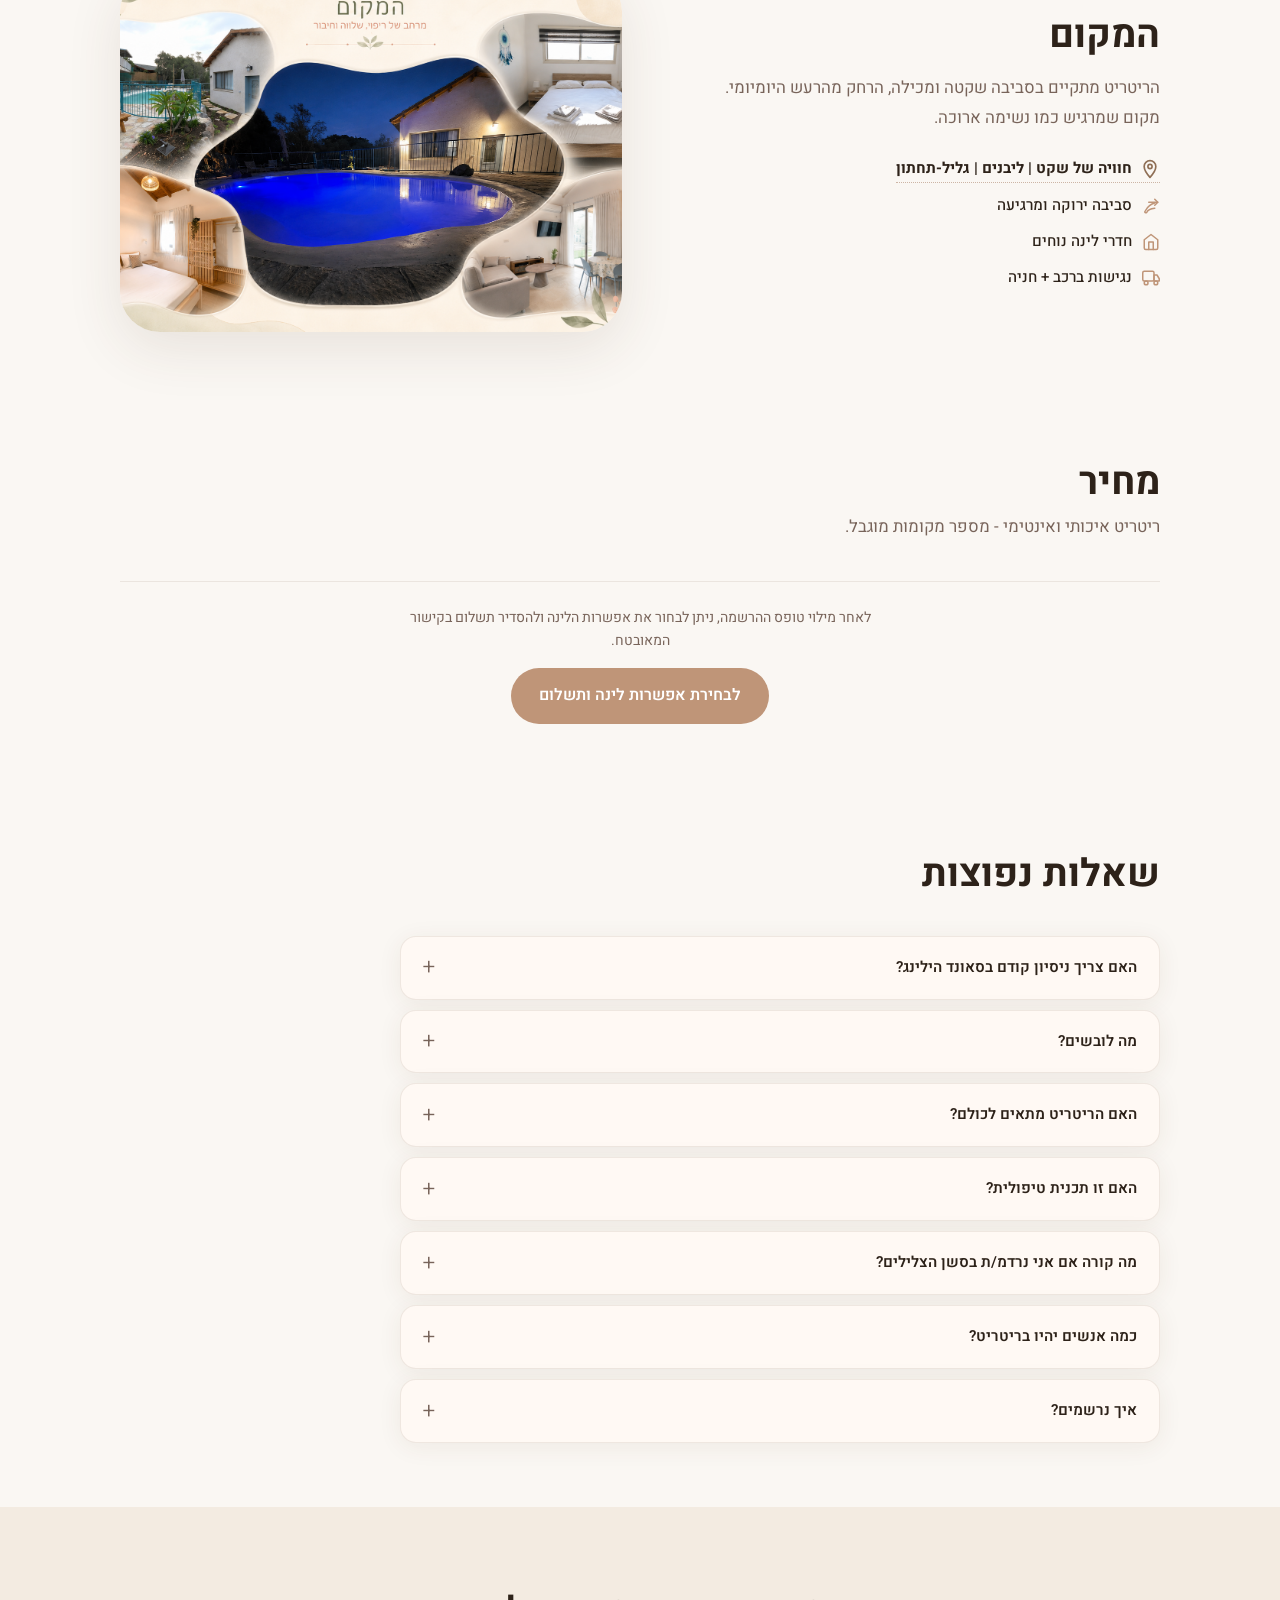
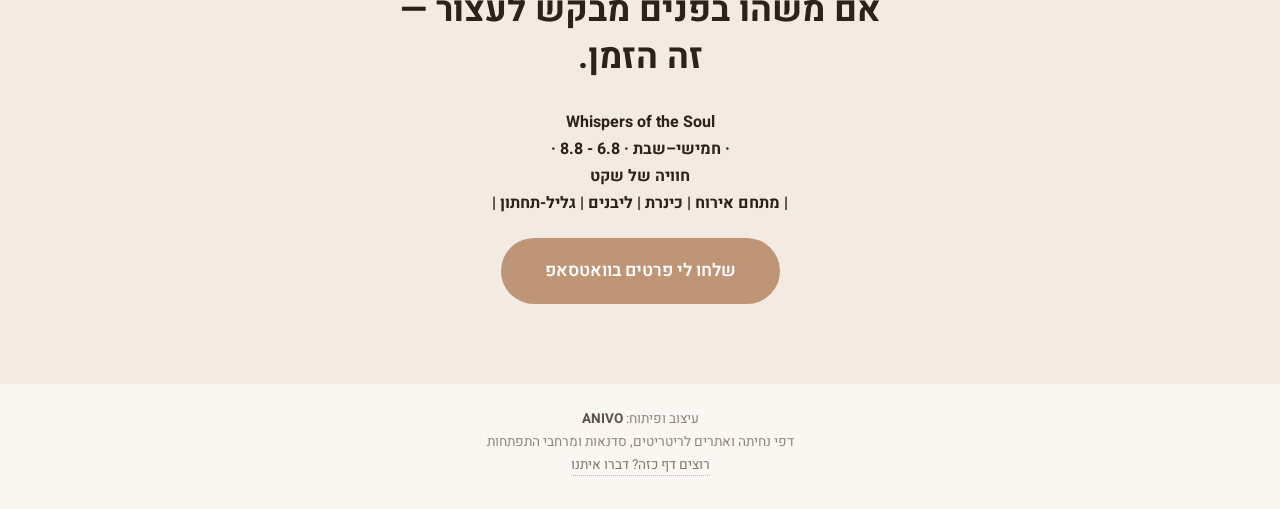
==== commit 03e01a54: "Update facilitators section and add Sarah" ====
--- a/index.html
+++ b/index.html
@@ -3,7 +3,8 @@
 <head>
   <meta charset="UTF-8" />
   <meta name="viewport" content="width=device-width, initial-scale=1.0" />
-  <title>Whispers of the Soul | ריטריט סאונד הילינג, קול ותנועה</title>
+  <title>Whispers of the Soul | ריטריט סאונד הילינג, יוגה, קול ותנועה בגליל התחתון</title>
+  <meta name="description" content="ריטריט סאונד הילינג בגליל התחתון, 6.8–8.8, בחוויה של שקט בליבנים. סוף שבוע של לינה, ארוחות, סדנאות עומק, קול, תנועה, נשימה, יוגה וזמן אישי למנוחה." />
   <link rel="preconnect" href="https://fonts.googleapis.com">
   <link rel="preconnect" href="https://fonts.gstatic.com" crossorigin>
   <link href="https://fonts.googleapis.com/css2?family=Heebo:wght@300;400;500;600;700&display=swap" rel="stylesheet">
@@ -16,38 +17,44 @@
     <div class="container">
       <div class="hero-inner">
 
+        <!-- Visual title is baked into the hero image; accessible H1 below for SEO/screen readers -->
+        <h1 class="visually-hidden">Whispers of the Soul – ריטריט סאונד הילינג, קול, תנועה ונשימה בגליל התחתון</h1>
         <div class="hero-text">
-          <p class="eyebrow">ריטריט סאונד הילינג</p>
-          <h1 class="hero-title">Whispers<br>of the Soul</h1>
-          <p class="hero-sub">ריטריט סאונד הילינג, קול, תנועה ונשימה</p>
+          <p class="hero-sub">הריטריט שכולם חיכו לו ...<br><span class="hero-topics">סדנאות סאונד הילינג <span class="topic-sep">•</span> קול <span class="topic-sep">•</span> תנועה <span class="topic-sep">•</span> נשימה</span></p>
           <p class="hero-desc">מרחב עדין של חיבור, מנוחה והקשבה פנימה</p>
 
           <div class="hero-meta">
             <span>חמישי–שבת</span>
-            <span class="sep">·</span>
-            <span>[DATE]</span>
-            <span class="sep">·</span>
-            <span>[LOCATION]</span>
+            <span class="sep">|</span>
+            <span>6.8–8.8</span>
+            <span class="sep">|</span>
+            <span>חוויה של שקט</span>
+            <span class="sep">|</span>
+            <span>ליבנים</span>
+            <span class="sep">|</span>
+            <span>גליל-תחתון</span>
           </div>
           <p class="hero-includes">כולל לינה, ארוחות, סדנאות עומק וזמן חופשי</p>
 
           <div class="hero-actions">
-            <a href="#register" class="btn btn-primary">לפרטים והרשמה</a>
-            <a href="https://wa.me/972501234567?text=%D7%94%D7%99%D7%99%2C%20%D7%90%D7%A9%D7%9E%D7%97%20%D7%9C%D7%A7%D7%91%D7%9C%20%D7%A4%D7%A8%D7%98%D7%99%D7%9D%20%D7%A2%D7%9C%20%D7%A8%D7%99%D7%98%D7%A8%D7%99%D7%98%20Whispers%20of%20the%20Soul"
-               class="btn btn-wa" target="_blank" rel="noopener">
+            <a href="https://docs.google.com/forms/d/e/1FAIpQLSdLUmD52sNaQ3Wc6OBBqi9h4tw8AVRAMBbjEC7qy86G1fx9Kg/viewform" class="btn btn-primary" target="_blank" rel="noopener">
+              לפרטים והרשמה
+            </a>
+            <a href="https://wa.me/972548170944?text=%D7%94%D7%99%D7%99%20%D7%A9%D7%A7%D7%93%2C%20%D7%90%D7%A9%D7%9E%D7%97%20%D7%9C%D7%A7%D7%91%D7%9C%20%D7%A4%D7%A8%D7%98%D7%99%D7%9D%20%D7%A2%D7%9C%20%D7%A8%D7%99%D7%98%D7%A8%D7%99%D7%98%20Whispers%20of%20the%20Soul%20%D7%91%D7%AA%D7%90%D7%A8%D7%99%D7%9B%D7%99%D7%9D%206.8%E2%80%938.8%20%D7%91%D7%9C%D7%99%D7%91%D7%A0%D7%99%D7%9D" class="btn btn-wa" target="_blank" rel="noopener">
               <svg width="18" height="18" viewBox="0 0 24 24" fill="currentColor" aria-hidden="true">
                 <path d="M17.472 14.382c-.297-.149-1.758-.867-2.03-.967-.273-.099-.471-.148-.67.15-.197.297-.767.966-.94 1.164-.173.199-.347.223-.644.075-.297-.15-1.255-.463-2.39-1.475-.883-.788-1.48-1.761-1.653-2.059-.173-.297-.018-.458.13-.606.134-.133.298-.347.446-.52.149-.174.198-.298.298-.497.099-.198.05-.371-.025-.52-.075-.149-.669-1.612-.916-2.207-.242-.579-.487-.5-.669-.51-.173-.008-.371-.01-.57-.01-.198 0-.52.074-.792.372-.272.297-1.04 1.016-1.04 2.479 0 1.462 1.065 2.875 1.213 3.074.149.198 2.096 3.2 5.077 4.487.709.306 1.262.489 1.694.625.712.227 1.36.195 1.871.118.571-.085 1.758-.719 2.006-1.413.248-.694.248-1.289.173-1.413-.074-.124-.272-.198-.57-.347m-5.421 7.403h-.004a9.87 9.87 0 01-5.031-1.378l-.361-.214-3.741.982.998-3.648-.235-.374a9.86 9.86 0 01-1.51-5.26c.001-5.45 4.436-9.884 9.888-9.884 2.64 0 5.122 1.03 6.988 2.898a9.825 9.825 0 012.893 6.994c-.003 5.45-4.437 9.884-9.885 9.884m8.413-18.297A11.815 11.815 0 0012.05 0C5.495 0 .16 5.335.157 11.892c0 2.096.547 4.142 1.588 5.945L.057 24l6.305-1.654a11.882 11.882 0 005.683 1.448h.005c6.554 0 11.89-5.335 11.893-11.893a11.821 11.821 0 00-3.48-8.413z"/>
               </svg>
-              שלחו הודעה בוואטסאפ
+              בקשת פרטים
             </a>
           </div>
-
-          <p class="hero-note">סוף שבוע של שקט, צלילים ותנועה רכה — בלי צורך בניסיון קודם.</p>
         </div>
 
         <div class="hero-image">
-          <img src="/images/sound-healing/hero/hero.png"
-               alt="ריטריט Whispers of the Soul — מרחב של סאונד הילינג, שקט ורכות" />
+          <picture>
+            <source media="(max-width: 767px)" srcset="./images/sound-healing/hero/hero-mobile.png">
+            <img src="./images/sound-healing/hero/hero-desktop.png"
+                 alt="Whispers of the Soul — ריטריט סאונד הילינג, קול, תנועה ונשימה" />
+          </picture>
         </div>
 
       </div>
@@ -56,12 +63,22 @@
 
   <main>
 
+    <nav class="section-nav" aria-label="ניווט בין חלקי הדף">
+      <a href="#includes"><span>מה</span><span>בריטריט</span></a>
+      <a href="#facilitators"><span>המנחות</span></a>
+      <a href="#venue"><span>המקום</span></a>
+      <a href="#schedule"><span>לו״ז</span></a>
+      <a href="#pricing"><span>עלויות</span></a>
+      <a href="#faq"><span>שאלות</span><span>נפוצות</span></a>
+      <a href="#registration"><span>הרשמה</span></a>
+    </nav>
+
     <!-- ========== INTRO ========== -->
     <section class="section intro-section">
       <div class="container">
         <div class="intro-inner">
           <h2>לפעמים הגוף יודע לפני שהמחשבה מבינה</h2>
-          <p>ריטריט Whispers of the Soul הוא מרחב של שלושה ימים שמזמין אתכם לעצור.<br>לא לתקן, לא לשפר — פשוט לנוח בתוך עצמכם.</p>
+          <p>ריטריט Whispers of the Soul הוא סוף שבוע של סאונד הילינג, קול, תנועה ונשימה מודעת בגליל התחתון. מרחב אינטימי לנשים וגברים שמבקשים לעצור, לנוח, להתחבר לגוף ולחזור הביתה עם יותר שקט פנימי.</p>
           <p>דרך צלילים, קול, תנועה רכה ונשימה — הגוף מוצא את הדרך שלו להרפות. המערכת העצבית מתאפסת. משהו נפתח.</p>
           <p class="intro-closing">אין צורך בניסיון קודם. רק בנכונות להגיע.</p>
         </div>
@@ -69,49 +86,73 @@
     </section>
 
     <!-- ========== INCLUDES ========== -->
-    <section class="section includes-section">
+    <section class="section includes-section" id="includes">
       <div class="container">
         <div class="section-head">
           <h2>מה כלול בריטריט</h2>
           <p>שלושה ימים מלאים ומכילים — ממה שמגיעים ועד שיוצאים.</p>
         </div>
         <div class="includes-grid">
-          <div class="include-card">
-            <span class="include-icon" aria-hidden="true">🏡</span>
-            <h3>לינה</h3>
-            <p>לינה שקטה ונוחה בסביבה מכילה לאורך כל סוף השבוע</p>
-          </div>
-          <div class="include-card">
-            <span class="include-icon" aria-hidden="true">🍽️</span>
-            <h3>ארוחות</h3>
-            <p>ארוחות מלאות — ערב, בוקר וצהריים — עם מרכיבים טריים</p>
-          </div>
-          <div class="include-card">
-            <span class="include-icon" aria-hidden="true">🎵</span>
-            <h3>סשני סאונד הילינג</h3>
-            <p>שלושה סשני צלילים עמוקים עם קערות, גונג וכלי נגינה אורגניים</p>
-          </div>
-          <div class="include-card">
-            <span class="include-icon" aria-hidden="true">🌿</span>
-            <h3>סדנאות קול ותנועה</h3>
-            <p>תרגול קול, תנועה רכה ונשימה מודעת בקבוצה אינטימית</p>
-          </div>
-          <div class="include-card">
-            <span class="include-icon" aria-hidden="true">☁️</span>
-            <h3>זמן חופשי</h3>
-            <p>מרחב אישי לשקט, הפנמה ומנוחה — לא כל הזמן מתוכנן</p>
-          </div>
-          <div class="include-card">
-            <span class="include-icon" aria-hidden="true">🤍</span>
-            <h3>ליווי אישי</h3>
-            <p>קבוצה קטנה ואינטימית עם ליווי קרוב לאורך כל סוף השבוע</p>
+          <div class="include-card include-card--split include-card--sleep">
+            <div class="include-card-content">
+              <h3>לינה</h3>
+              <p>לינה שקטה ונוחה בסביבה מכילה לאורך כל סוף השבוע</p>
+            </div>
+            <div class="include-card-media">
+              <img src="./images/sound-healing/include/sleep.png" alt="לינה בריטריט">
+            </div>
+          </div>
+          <div class="include-card include-card--split">
+            <div class="include-card-content">
+              <h3>ארוחות</h3>
+              <p>ארוחות מלאות — ערב, בוקר וצהריים — עם מרכיבים טריים</p>
+            </div>
+            <div class="include-card-media">
+              <img src="./images/sound-healing/include/meals.png" alt="ארוחות בריטריט">
+            </div>
+          </div>
+          <div class="include-card include-card--split include-card--sound-healing">
+            <div class="include-card-content">
+              <h3>סשני סאונד הילינג</h3>
+              <p>שלושה סשני צלילים עמוקים עם קערות, גונג וכלי נגינה אורגניים</p>
+            </div>
+            <div class="include-card-media">
+              <img src="./images/sound-healing/include/sound-healing.png" alt="סאונד הילינג בריטריט">
+            </div>
+          </div>
+          <div class="include-card include-card--split">
+            <div class="include-card-content">
+              <h3>קול, תנועה ונשימה</h3>
+              <p>תרגול קול, תנועה רכה ונשימה מודעת בקבוצה אינטימית</p>
+            </div>
+            <div class="include-card-media">
+              <img src="./images/sound-healing/include/voice.png" alt="קול תנועה ונשימה">
+            </div>
+          </div>
+          <div class="include-card include-card--split include-card--free-time">
+            <div class="include-card-content">
+              <h3>זמן חופשי</h3>
+              <p>מרחב אישי לשקט, הפנמה ומנוחה — לא כל הזמן מתוכנן</p>
+            </div>
+            <div class="include-card-media">
+              <img src="./images/sound-healing/include/Free-time.png" alt="זמן חופשי בריטריט">
+            </div>
+          </div>
+          <div class="include-card include-card--split">
+            <div class="include-card-content">
+              <h3>ליווי אישי</h3>
+              <p>קבוצה קטנה ואינטימית עם ליווי קרוב לאורך כל סוף השבוע</p>
+            </div>
+            <div class="include-card-media">
+              <img src="./images/sound-healing/include/private-support.png" alt="ליווי אישי בריטריט">
+            </div>
           </div>
         </div>
       </div>
     </section>
 
     <!-- ========== SCHEDULE ========== -->
-    <section class="section schedule-section">
+    <section class="section schedule-section" id="schedule">
       <div class="container">
         <div class="section-head">
           <h2>לוח הזמנים</h2>
@@ -152,16 +193,15 @@
     </section>
 
     <!-- ========== FACILITATORS ========== -->
-    <section class="section facilitators-section">
+    <section class="section facilitators-section" id="facilitators">
       <div class="container">
         <div class="section-head">
-          <h2>המנחות</h2>
-          <p>שתי נשים שמביאות ניסיון, חמימות ונוכחות אמיתית.</p>
+          <h2>הצוות</h2>
         </div>
         <div class="facilitators-grid">
           <div class="facilitator-card">
             <div class="facilitator-img">
-              <img src="/images/sound-healing/facilitators/shaked.png"
+              <img src="./images/sound-healing/facilitators/shaked.png"
                    alt="שקד — מנחת סאונד הילינג" />
             </div>
             <div class="facilitator-text">
@@ -171,7 +211,7 @@
           </div>
           <div class="facilitator-card">
             <div class="facilitator-img">
-              <img src="/images/sound-healing/facilitators/mor.png"
+              <img src="./images/sound-healing/facilitators/mor.png"
                    alt="מור — מנחת קול ותנועה" />
             </div>
             <div class="facilitator-text">
@@ -179,26 +219,86 @@
               <p>מנחת קול, תנועה ונשימה עם ניסיון עשיר בעבודה עם הגוף ועם הקול כמרחב לשחרור, ביטוי אישי וחזרה פנימה.</p>
             </div>
           </div>
+          <div class="facilitator-card">
+            <div class="facilitator-img">
+              <img src="./images/sound-healing/facilitators/mama-tamara.png"
+                   alt="תמרה — אוכל, חום וחיבור" />
+            </div>
+            <div class="facilitator-text">
+              <h3>תמרה</h3>
+              <p>תמרה יוצרת מרחב של הזנה, חום וחיבור דרך אוכל צבעוני, טבעי ואוהב. הגישה שלה מביאה למפגש תשומת לב, נוכחות ותחושת בית.</p>
+            </div>
+          </div>
+          <div class="facilitator-card">
+            <div class="facilitator-img">
+              <img src="./images/sound-healing/facilitators/sara.png"
+                   alt="שרה כליפה — דיקור סיני, עיסוי שמנים ושיאצו" />
+            </div>
+            <div class="facilitator-text">
+              <h3>שרה כליפה</h3>
+              <p>מטפלת בדיקור סיני, עיסוי שמנים ושיאצו, עם התמחות בדיקור ילדים ובעיסוי נשים. קשובה לגוף ולאדם שמגיע, ומסייעת בהרפיית שרירים, שחרור מתחים ותמיכה בריפוי טבעי ועדין.</p>
+            </div>
+          </div>
         </div>
       </div>
     </section>
 
     <!-- ========== VENUE ========== -->
-    <section class="section venue-section">
+    <section class="section venue-section" id="venue">
       <div class="container">
         <div class="venue-inner">
           <div class="venue-text">
             <h2>המקום</h2>
             <p>הריטריט מתקיים בסביבה שקטה ומכילה, הרחק מהרעש היומיומי.<br>מקום שמרגיש כמו נשימה ארוכה.</p>
             <ul class="venue-list">
-              <li>📍 [LOCATION]</li>
-              <li>🌲 סביבה ירוקה ומרגיעה</li>
-              <li>🏡 חדרי לינה נוחים</li>
-              <li>🚗 נגישות ברכב + חניה</li>
+              <li>
+                <a href="https://maps.app.goo.gl/iQgxyH6PDdkLcmp38"
+                   target="_blank" rel="noopener noreferrer"
+                   aria-label="פתיחת ניווט למקום הריטריט בגוגל מפות"
+                   class="venue-location-link">
+                  <span class="venue-location-icon" aria-hidden="true">
+                    <svg viewBox="0 0 24 24" fill="none" stroke="currentColor" stroke-width="2" stroke-linecap="round" stroke-linejoin="round">
+                      <path d="M12 2C8.13 2 5 5.13 5 9c0 5.25 7 13 7 13s7-7.75 7-13c0-3.87-3.13-7-7-7z"/>
+                      <circle cx="12" cy="9" r="2.5"/>
+                    </svg>
+                  </span>
+                  <span>חוויה של שקט | ליבנים | גליל-תחתון</span>
+                </a>
+              </li>
+              <li>
+                <span class="venue-list-icon" aria-hidden="true">
+                  <svg viewBox="0 0 24 24" fill="none" stroke="currentColor" stroke-width="2" stroke-linecap="round" stroke-linejoin="round">
+                    <path d="M17 8C8 10 5.9 16.17 3.82 19.58A1 1 0 0 0 4.71 21h.79a1 1 0 0 0 .95-.68C7.75 17 11 15.5 17 15"/>
+                    <path d="M17 3l4 4-4 4"/>
+                    <path d="M21 7H9"/>
+                  </svg>
+                </span>
+                סביבה ירוקה ומרגיעה
+              </li>
+              <li>
+                <span class="venue-list-icon" aria-hidden="true">
+                  <svg viewBox="0 0 24 24" fill="none" stroke="currentColor" stroke-width="2" stroke-linecap="round" stroke-linejoin="round">
+                    <path d="M3 9l9-7 9 7v11a2 2 0 0 1-2 2H5a2 2 0 0 1-2-2z"/>
+                    <polyline points="9 22 9 12 15 12 15 22"/>
+                  </svg>
+                </span>
+                חדרי לינה נוחים
+              </li>
+              <li>
+                <span class="venue-list-icon" aria-hidden="true">
+                  <svg viewBox="0 0 24 24" fill="none" stroke="currentColor" stroke-width="2" stroke-linecap="round" stroke-linejoin="round">
+                    <rect x="1" y="3" width="15" height="13" rx="2"/>
+                    <path d="M16 8h4l3 5v3h-7V8z"/>
+                    <circle cx="5.5" cy="18.5" r="2.5"/>
+                    <circle cx="18.5" cy="18.5" r="2.5"/>
+                  </svg>
+                </span>
+                נגישות ברכב + חניה
+              </li>
             </ul>
           </div>
           <div class="venue-img">
-            <img src="/images/sound-healing/place/the-place.png"
+            <img src="./images/sound-healing/place/the-place.png"
                  alt="המקום — סביבה שקטה ומרגיעה לריטריט" />
           </div>
         </div>
@@ -206,30 +306,21 @@
     </section>
 
     <!-- ========== PRICING ========== -->
-    <section class="section pricing-section" id="register">
+    <section class="section pricing-section" id="pricing">
       <div class="container">
         <div class="section-head">
           <h2>מחיר</h2>
-          <p>ריטריט אינטימי עם מקומות מוגבלים.</p>
-        </div>
-        <div class="pricing-grid">
-          <div class="pricing-card is-featured">
-            <div class="badge">הרשמה מוקדמת</div>
-            <h3>מקום מוקדם</h3>
-            <p class="price">₪[PRICE]</p>
-            <p class="price-note">לאדם, כולל לינה וארוחות</p>
-            <a href="https://wa.me/972501234567?text=%D7%94%D7%99%D7%99%2C%20%D7%90%D7%A9%D7%9E%D7%97%20%D7%9C%D7%A7%D7%91%D7%9C%20%D7%A4%D7%A8%D7%98%D7%99%D7%9D%20%D7%A2%D7%9C%20%D7%A8%D7%99%D7%98%D7%A8%D7%99%D7%98%20Whispers%20of%20the%20Soul"
-               class="btn btn-primary" target="_blank" rel="noopener">אני רוצה מקום</a>
-          </div>
-          <div class="pricing-card">
-            <h3>מחיר רגיל</h3>
-            <p class="price">₪[PRICE]</p>
-            <p class="price-note">לאדם, כולל לינה וארוחות</p>
-            <a href="https://wa.me/972501234567?text=%D7%94%D7%99%D7%99%2C%20%D7%90%D7%A9%D7%9E%D7%97%20%D7%9C%D7%A7%D7%91%D7%9C%20%D7%A4%D7%A8%D7%98%D7%99%D7%9D%20%D7%A2%D7%9C%20%D7%A8%D7%99%D7%98%D7%A8%D7%99%D7%98%20Whispers%20of%20the%20Soul"
-               class="btn btn-outline" target="_blank" rel="noopener">לפרטים ורישום</a>
-          </div>
-        </div>
-        <p class="pricing-note">מספר המקומות מוגבל · ניתן לשלם בהעברה בנקאית, ביט או PayBox</p>
+          <p>ריטריט איכותי ואינטימי - מספר מקומות מוגבל.</p>
+        </div>
+              
+        <div class="pricing-payment">
+          <p class="pricing-payment-note">לאחר מילוי טופס ההרשמה, ניתן לבחור את אפשרות הלינה ולהסדיר תשלום בקישור המאובטח.</p>
+          <a href="https://meshulam.co.il/quick_payment?b=f92ba7b289bad2bb7f49efb7beba599f"
+             target="_blank" rel="noopener noreferrer"
+             class="btn btn-primary">
+            לבחירת אפשרות לינה ותשלום
+          </a>
+        </div>
       </div>
     </section>
 
@@ -275,12 +366,13 @@
   </main>
 
   <!-- ========== FINAL CTA ========== -->
-  <footer class="final-cta" id="cta">
+  <footer class="final-cta" id="registration">
     <div class="container">
       <div class="final-inner">
-        <h2>אם משהו בפנים מבקש לעצור —<br>זה הזמן.</h2>
-        <p>ריטריט Whispers of the Soul · חמישי–שבת · [DATE] · [LOCATION]</p>
-        <a href="https://wa.me/972501234567?text=%D7%94%D7%99%D7%99%2C%20%D7%90%D7%A9%D7%9E%D7%97%20%D7%9C%D7%A7%D7%91%D7%9C%20%D7%A4%D7%A8%D7%98%D7%99%D7%9D%20%D7%A2%D7%9C%20%D7%A8%D7%99%D7%98%D7%A8%D7%99%D7%98%20Whispers%20of%20the%20Soul"
+        <b><h2>אם משהו בפנים מבקש לעצור —<br>זה הזמן.</h2>
+        <p><b><br> Whispers of the Soul</b><br> · חמישי–שבת · 6.8 - 8.8 ·<br> חוויה של שקט<br> | מתחם אירוח | כינרת | ליבנים | גליל-תחתון |</p>
+        </b>
+        <a href="https://wa.me/972548170944?text=%D7%94%D7%99%D7%99%20%D7%A9%D7%A7%D7%93%2C%20%D7%90%D7%A9%D7%9E%D7%97%20%D7%9C%D7%A7%D7%91%D7%9C%20%D7%A4%D7%A8%D7%98%D7%99%D7%9D%20%D7%A2%D7%9C%20%D7%A8%D7%99%D7%98%D7%A8%D7%99%D7%98%20Whispers%20of%20the%20Soul%20%D7%91%D7%AA%D7%90%D7%A8%D7%99%D7%9B%D7%99%D7%9D%206.8%E2%80%938.8%20%D7%91%D7%9C%D7%99%D7%91%D7%A0%D7%99%D7%9D"
            class="btn btn-primary btn-lg" target="_blank" rel="noopener">
           שלחו לי פרטים בוואטסאפ
         </a>
@@ -288,13 +380,49 @@
     </div>
   </footer>
 
+  <!-- Site credit -->
+  <div class="site-credit">
+    <p>עיצוב ופיתוח: <strong>ANIVO</strong></p>
+    <p>דפי נחיתה ואתרים לריטריטים, סדנאות ומרחבי התפתחות</p>
+    <p>
+      <a href="https://wa.me/972528330884?text=%D7%94%D7%99%D7%99%2C%20%D7%A8%D7%90%D7%99%D7%AA%D7%99%20%D7%90%D7%AA%20%D7%93%D7%A3%20%D7%94%D7%A8%D7%99%D7%98%D7%A8%D7%99%D7%98%20%D7%95%D7%A8%D7%A6%D7%99%D7%AA%D7%99%20%D7%9C%D7%A9%D7%9E%D7%95%D7%A2%20%D7%A2%D7%9C%20%D7%91%D7%A0%D7%99%D7%99%D7%AA%20%D7%93%D7%A3%20%D7%A0%D7%97%D7%99%D7%AA%D7%94"
+         class="site-credit-link" target="_blank" rel="noopener noreferrer">
+        רוצים דף כזה? דברו איתנו
+      </a>
+    </p>
+  </div>
+
   <!-- Floating WhatsApp button -->
-  <a href="https://wa.me/972501234567?text=%D7%94%D7%99%D7%99%2C%20%D7%90%D7%A9%D7%9E%D7%97%20%D7%9C%D7%A7%D7%91%D7%9C%20%D7%A4%D7%A8%D7%98%D7%99%D7%9D%20%D7%A2%D7%9C%20%D7%A8%D7%99%D7%98%D7%A8%D7%99%D7%98%20Whispers%20of%20the%20Soul"
+  <a href="https://wa.me/972548170944?text=%D7%94%D7%99%D7%99%20%D7%A9%D7%A7%D7%93%2C%20%D7%90%D7%A9%D7%9E%D7%97%20%D7%9C%D7%A7%D7%91%D7%9C%20%D7%A4%D7%A8%D7%98%D7%99%D7%9D%20%D7%A2%D7%9C%20%D7%A8%D7%99%D7%98%D7%A8%D7%99%D7%98%20Whispers%20of%20the%20Soul%20%D7%91%D7%AA%D7%90%D7%A8%D7%99%D7%9B%D7%99%D7%9D%206.8%E2%80%938.8%20%D7%91%D7%9C%D7%99%D7%91%D7%A0%D7%99%D7%9D"
      class="wa-float" target="_blank" rel="noopener" aria-label="שלחו הודעה בוואטסאפ">
     <svg width="24" height="24" viewBox="0 0 24 24" fill="currentColor" aria-hidden="true">
       <path d="M17.472 14.382c-.297-.149-1.758-.867-2.03-.967-.273-.099-.471-.148-.67.15-.197.297-.767.966-.94 1.164-.173.199-.347.223-.644.075-.297-.15-1.255-.463-2.39-1.475-.883-.788-1.48-1.761-1.653-2.059-.173-.297-.018-.458.13-.606.134-.133.298-.347.446-.52.149-.174.198-.298.298-.497.099-.198.05-.371-.025-.52-.075-.149-.669-1.612-.916-2.207-.242-.579-.487-.5-.669-.51-.173-.008-.371-.01-.57-.01-.198 0-.52.074-.792.372-.272.297-1.04 1.016-1.04 2.479 0 1.462 1.065 2.875 1.213 3.074.149.198 2.096 3.2 5.077 4.487.709.306 1.262.489 1.694.625.712.227 1.36.195 1.871.118.571-.085 1.758-.719 2.006-1.413.248-.694.248-1.289.173-1.413-.074-.124-.272-.198-.57-.347m-5.421 7.403h-.004a9.87 9.87 0 01-5.031-1.378l-.361-.214-3.741.982.998-3.648-.235-.374a9.86 9.86 0 01-1.51-5.26c.001-5.45 4.436-9.884 9.888-9.884 2.64 0 5.122 1.03 6.988 2.898a9.825 9.825 0 012.893 6.994c-.003 5.45-4.437 9.884-9.885 9.884m8.413-18.297A11.815 11.815 0 0012.05 0C5.495 0 .16 5.335.157 11.892c0 2.096.547 4.142 1.588 5.945L.057 24l6.305-1.654a11.882 11.882 0 005.683 1.448h.005c6.554 0 11.89-5.335 11.893-11.893a11.821 11.821 0 00-3.48-8.413z"/>
     </svg>
   </a>
 
+
+  <script>
+    (function () {
+      var hero   = document.querySelector('.hero');
+      var footer = document.querySelector('.site-credit');
+      var btn    = document.querySelector('.wa-float');
+      if (!btn) return;
+
+      // Show button once hero scrolls out of view
+      if (hero) {
+        new IntersectionObserver(function (entries) {
+          btn.classList.toggle('is-visible', !entries[0].isIntersecting);
+        }, { threshold: 0 }).observe(hero);
+      }
+
+      // Hide button when footer credit comes into view
+      if (footer) {
+        new IntersectionObserver(function (entries) {
+          btn.classList.toggle('is-hidden', entries[0].isIntersecting);
+        }, { threshold: 0.1 }).observe(footer);
+      }
+    }());
+  </script>
+
 </body>
 </html>
--- a/styles.css
+++ b/styles.css
@@ -53,6 +53,20 @@
 
 ul { margin: 0; padding: 0; }
 
+/* ---- Accessibility ---- */
+
+.visually-hidden {
+  position: absolute;
+  width: 1px;
+  height: 1px;
+  padding: 0;
+  margin: -1px;
+  overflow: hidden;
+  clip: rect(0, 0, 0, 0);
+  white-space: nowrap;
+  border: 0;
+}
+
 /* ---- Layout ---- */
 
 .container {
@@ -135,46 +149,57 @@
    ===================== */
 
 .hero {
-  padding: 32px 0 56px;
+  padding: 0;
+  background: var(--bg);
+  overflow: hidden;
+}
+
+/* Full-bleed image on mobile: remove container side padding */
+.hero .container {
+  padding: 0;
 }
 
 .hero-inner {
   display: grid;
-  gap: 36px;
-}
-
-/* Text column */
+  gap: 0;
+}
+
+/* Text: transparent, sits in the gradient zone at the bottom of the hero image */
 .hero-text {
   display: flex;
   flex-direction: column;
-  gap: 18px;
-}
-
-.eyebrow {
-  font-size: .82rem;
-  font-weight: 700;
-  letter-spacing: .1em;
-  text-transform: uppercase;
-  color: var(--sage);
-  margin: 0;
-}
-
-.hero-title {
-  font-size: clamp(3rem, 10vw, 5.8rem);
-  font-weight: 300;
-  letter-spacing: -.025em;
-  line-height: .95;
-  color: var(--text);
+  gap: 12px;
+  align-items: center;
+  text-align: center;
+  margin-top: -120px;
+  position: relative;
+  z-index: 2;
+  background: transparent;
+  padding: 0 24px 44px;
 }
 
 .hero-sub {
-  font-size: clamp(1.05rem, 2.5vw, 1.25rem);
+  font-size: clamp(1.2rem, 3vw, 1.45rem);
   font-weight: 600;
   margin: 0;
+  line-height: 1.5;
+}
+
+.hero-topics {
+  display: inline-block;
+  font-size: clamp(1rem, 2.5vw, 1.2rem);
+  font-weight: 500;
+  letter-spacing: .01em;
+}
+
+.topic-sep {
+  color: var(--blush);
+  margin: 0 4px;
+  font-weight: 400;
 }
 
 .hero-desc {
-  font-size: 1rem;
+  font-size: 1.05rem;
   color: var(--muted);
   margin: 0;
 }
@@ -183,20 +208,21 @@
   display: inline-flex;
   align-items: center;
   flex-wrap: wrap;
-  gap: 6px 10px;
-  background: var(--surface-alt);
+  justify-content: center;
+  gap: 5px 8px;
+  background: rgba(243, 235, 225, .90);
   border-radius: var(--r-sm);
-  padding: 10px 18px;
-  font-size: .9rem;
+  padding: 8px 14px;
+  font-size: .88rem;
   font-weight: 600;
   color: var(--muted);
-  width: fit-content;
+  max-width: 100%;
 }
 
 .sep { color: var(--blush); }
 
 .hero-includes {
-  font-size: .9rem;
+  font-size: .95rem;
   font-weight: 500;
   color: var(--clay-dark);
   margin: 0;
@@ -204,26 +230,145 @@
 
 .hero-actions {
   display: flex;
-  flex-wrap: wrap;
+  flex-direction: column;
+  align-items: center;
   gap: 12px;
-}
-
-.hero-note {
-  font-size: .85rem;
-  color: var(--muted);
-  line-height: 1.6;
-  padding-right: 14px;
-  border-right: 3px solid var(--blush);
-  margin: 0;
-}
-
-/* Image column */
+  width: 100%;
+  margin-top: 4px;
+}
+
+/* Full-width buttons on mobile */
+.hero-actions .btn {
+  width: 100%;
+  max-width: 300px;
+  min-height: 52px;
+  gap: 10px;
+  font-size: 1.05rem;
+}
+
+/* WhatsApp icon: fixed size, never shrinks */
+.btn-wa svg {
+  width: 22px;
+  height: 22px;
+  flex-shrink: 0;
+}
+
+/* Image column — appears first on mobile via order */
+.hero-image {
+  position: relative;
+  order: -1;
+}
+
+.hero-image picture {
+  display: block;
+  width: 100%;
+}
+
 .hero-image img {
   width: 100%;
-  height: 300px;
-  object-fit: cover;
-  border-radius: var(--r-lg);
-  box-shadow: var(--shadow);
+  height: auto;
+  display: block;
+  border-radius: 0;
+  box-shadow: none;
+}
+
+/* Mobile: image dissolves downward into page background */
+.hero-image::after {
+  content: '';
+  position: absolute;
+  inset: 0;
+  background: linear-gradient(
+    to bottom,
+    transparent 36%,
+    rgba(250, 247, 243, .50) 58%,
+    rgba(250, 247, 243, .90) 78%,
+    var(--bg) 95%
+  );
+  pointer-events: none;
+}
+
+/* =====================
+   SECTION NAV
+   ===================== */
+
+.section-nav {
+  position: relative;
+  z-index: 5;
+  display: flex;
+  justify-content: center;
+  gap: 10px;
+  padding: 18px 16px;
+  width: 100%;
+  box-sizing: border-box;
+  background: #f7efe6;
+  border-top: 1px solid rgba(150, 110, 80, .12);
+  border-bottom: 1px solid rgba(150, 110, 80, .12);
+}
+
+.section-nav a {
+  color: #3b2c24;
+  text-decoration: none;
+  font-weight: 600;
+  font-size: .95rem;
+  padding: 10px 16px;
+  border-radius: 999px;
+  background: rgba(255, 250, 243, .75);
+  border: 1px solid rgba(150, 110, 80, .14);
+  white-space: nowrap;
+  transition: background-color .2s ease, color .2s ease, border-color .2s ease, transform .2s ease;
+}
+
+.section-nav a:hover {
+  background: #c49a7c;
+  color: #fff;
+  border-color: #c49a7c;
+  transform: translateY(-1px);
+}
+
+.section-nav a:focus-visible {
+  outline: 2px solid rgba(196, 154, 124, .55);
+  outline-offset: 3px;
+}
+
+@media (max-width: 767px) {
+  .hero-text {
+    padding-bottom: 24px;
+  }
+
+  .section-nav {
+    display: grid;
+    grid-template-columns: repeat(3, 1fr);
+    gap: 8px;
+    width: calc(100% - 32px);
+    max-width: 390px;
+    margin: 14px auto 0;
+    padding: 10px;
+    box-sizing: border-box;
+    overflow: visible;
+    background: rgba(247, 239, 230, .72);
+    border-top: 1px solid rgba(150, 110, 80, .10);
+    border-bottom: 1px solid rgba(150, 110, 80, .10);
+    border-radius: 20px;
+  }
+
+  .section-nav a {
+    min-width: 0;
+    min-height: 42px;
+    padding: 6px;
+    font-size: .68rem;
+    line-height: 1.15;
+    text-align: center;
+    white-space: normal;
+    display: inline-flex;
+    flex-direction: column;
+    align-items: center;
+    justify-content: center;
+    border-radius: 999px;
+  }
+
+  .section-nav a span {
+    display: block;
+  }
 }
 
 /* =====================
@@ -294,6 +439,93 @@
   font-size: .9rem;
   color: var(--muted);
   line-height: 1.65;
+}
+
+.include-card--split {
+  position: relative;
+  display: grid;
+  grid-template-columns: 1fr 1fr;
+  align-items: stretch;
+  min-height: 240px;
+  padding: 0;
+  overflow: hidden;
+  background: #fffaf3;
+  border-radius: 32px;
+}
+
+.include-card--split .include-card-content {
+  display: flex;
+  flex-direction: column;
+  justify-content: center;
+  padding: 28px 30px;
+  text-align: right;
+}
+
+.include-card--split .include-card-content h3 {
+  margin: 0 0 10px;
+}
+
+.include-card--split .include-card-content p {
+  margin: 0;
+  line-height: 1.7;
+}
+
+.include-card--split .include-card-media {
+  position: relative;
+  height: 100%;
+  min-height: 240px;
+  overflow: hidden;
+}
+
+.include-card--split .include-card-media img {
+  position: relative;
+  z-index: 1;
+  width: 100%;
+  height: 100%;
+  object-fit: cover;
+  object-position: center center;
+  display: block;
+}
+
+.include-card--split .include-card-media::before {
+  content: '';
+  position: absolute;
+  inset: 0;
+  pointer-events: none;
+  z-index: 2;
+  background: linear-gradient(
+    to right,
+    rgba(255, 250, 243, 0)    0%,
+    rgba(255, 250, 243, 0)    72%,
+    rgba(255, 250, 243, 0.18) 86%,
+    #fffaf3                   100%
+  );
+}
+
+@media (max-width: 767px) {
+  .include-card--split {
+    grid-template-columns: 1fr 1fr;
+    min-height: 190px;
+  }
+
+  .include-card--split .include-card-media {
+    min-height: 190px;
+  }
+
+  .include-card--split .include-card-content {
+    padding: 20px 22px;
+  }
+
+  .include-card--split .include-card-content p {
+    font-size: .88rem;
+    line-height: 1.65;
+  }
+}
+
+/* Free-time card: shift crop left to show person and resting space */
+.include-card--free-time .include-card-media img {
+  object-fit: cover;
+  object-position: 12% center;
 }
 
 /* =====================
@@ -381,8 +613,8 @@
 }
 
 .facilitator-img {
-  width: 100px;
-  height: 100px;
+  width: 140px;
+  height: 140px;
   border-radius: 50%;
   overflow: hidden;
   border: 3px solid var(--blush);
@@ -439,6 +671,50 @@
 .venue-list li {
   font-size: .95rem;
   font-weight: 500;
+  display: flex;
+  align-items: center;
+  gap: 10px;
+}
+
+.venue-list-icon {
+  display: inline-flex;
+  width: 18px;
+  height: 18px;
+  flex-shrink: 0;
+  color: var(--clay);
+}
+
+.venue-list-icon svg {
+  width: 100%;
+  height: 100%;
+}
+
+.venue-location-link {
+  display: inline-flex;
+  align-items: center;
+  gap: 8px;
+  color: inherit;
+  text-decoration: none;
+  font-weight: 700;
+  border-bottom: 1px dotted rgba(150, 100, 70, .45);
+  transition: border-bottom-color .15s ease;
+}
+
+.venue-location-link:hover {
+  border-bottom-color: rgba(150, 100, 70, .9);
+}
+
+.venue-location-icon {
+  display: inline-flex;
+  width: 20px;
+  height: 20px;
+  flex-shrink: 0;
+  color: #8f6f55;
+}
+
+.venue-location-icon svg {
+  width: 100%;
+  height: 100%;
 }
 
 .venue-img img {
@@ -509,6 +785,25 @@
   text-align: center;
   font-size: .88rem;
   color: var(--muted);
+}
+
+.pricing-payment {
+  display: flex;
+  flex-direction: column;
+  align-items: center;
+  gap: 16px;
+  margin-top: 28px;
+  padding-top: 24px;
+  border-top: 1px solid var(--border);
+}
+
+.pricing-payment-note {
+  font-size: .88rem;
+  color: var(--muted);
+  text-align: center;
+  max-width: 480px;
+  line-height: 1.65;
+  margin: 0;
 }
 
 /* =====================
@@ -596,6 +891,35 @@
 }
 
 /* =====================
+   SITE CREDIT
+   ===================== */
+
+.site-credit {
+  padding: 24px 16px 32px;
+  text-align: center;
+  font-size: .85rem;
+  color: rgba(80, 60, 48, .62);
+  line-height: 1.7;
+}
+
+.site-credit strong {
+  color: rgba(60, 45, 36, .82);
+  font-weight: 700;
+}
+
+.site-credit-link {
+  color: rgba(80, 60, 48, .70);
+  text-decoration: none;
+  border-bottom: 1px dotted rgba(80, 60, 48, .35);
+  transition: color .15s ease, border-bottom-color .15s ease;
+}
+
+.site-credit-link:hover {
+  color: rgba(60, 45, 36, .90);
+  border-bottom-color: rgba(60, 45, 36, .60);
+}
+
+/* =====================
    FLOATING WA BUTTON
    ===================== */
 
@@ -613,7 +937,20 @@
   justify-content: center;
   box-shadow: 0 4px 24px rgba(37, 211, 102, .40);
   z-index: 100;
-  transition: transform .2s ease, box-shadow .2s ease;
+  opacity: 0;
+  pointer-events: none;
+  transition: transform .2s ease, box-shadow .2s ease, opacity .3s ease;
+}
+
+.wa-float.is-visible {
+  opacity: 1;
+  pointer-events: auto;
+}
+
+.wa-float.is-hidden {
+  opacity: 0;
+  pointer-events: none;
+  transform: translateY(12px);
 }
 
 .wa-float:hover {
@@ -641,17 +978,71 @@
 
 @media (min-width: 768px) {
   .hero {
-    padding: 48px 0 64px;
+    padding: 48px 0 72px;
+    background: linear-gradient(155deg, #ece0d2 0%, var(--bg) 46%);
+    overflow: visible;
+  }
+
+  /* Restore standard container padding on desktop */
+  .hero .container {
+    padding: 0 20px;
   }
 
   .hero-inner {
-    grid-template-columns: 1fr 1fr;
+    grid-template-columns: 1fr 1.15fr;
     align-items: center;
-    gap: 56px;
-  }
-
+    gap: 0;
+  }
+
+  /* Desktop: reset order — RTL places text right, image left */
+  .hero-image {
+    order: 0;
+    min-height: 480px;
+  }
+
+  /* Desktop: override mobile gradient with a horizontal rightward fade */
+  .hero-image::after {
+    border-radius: var(--r-lg) 0 0 var(--r-lg);
+    background: linear-gradient(
+      to right,
+      transparent 28%,
+      rgba(250, 247, 243, 0.70) 60%,
+      rgba(250, 247, 243, 0.95) 86%,
+      rgba(250, 247, 243, 1) 100%
+    );
+  }
+
+  /* Outer (left) corners rounded, inner edge square */
   .hero-image img {
-    height: 480px;
+    height: 100%;
+    min-height: 480px;
+    object-fit: cover;
+    border-radius: var(--r-lg) 0 0 var(--r-lg);
+  }
+
+  /* Reset all mobile card/overlap styles */
+  .hero-text {
+    margin-top: 0;
+    position: static;
+    background: transparent;
+    padding: 0 0 0 40px;
+    align-items: flex-start;
+    text-align: start;
+    gap: 18px;
+  }
+
+  /* Reset mobile button width constraints */
+  .hero-actions {
+    flex-direction: row;
+    width: auto;
+    gap: 12px;
+    margin-top: 0;
+  }
+
+  .hero-actions .btn {
+    width: auto;
+    max-width: none;
+    min-height: auto;
   }
 
   .schedule-grid {
@@ -682,25 +1073,7 @@
    ===================== */
 
 @media (min-width: 1024px) {
-  .hero-image img {
-    height: 560px;
-  }
-
   .includes-grid {
     grid-template-columns: repeat(3, 1fr);
   }
 }
-
-.include-card--sound-healing .include-card-media::before {
-  background: linear-gradient(
-    to right,
-    rgba(255, 250, 243, 0) 0%,
-    rgba(255, 250, 243, 0) 75%,
-    rgba(255, 250, 243, 0.22) 88%,
-    #fffaf3 100%
-  );
-}
-
-.include-card--sound-healing .include-card-media img {
-  object-position: 32% center;
-}
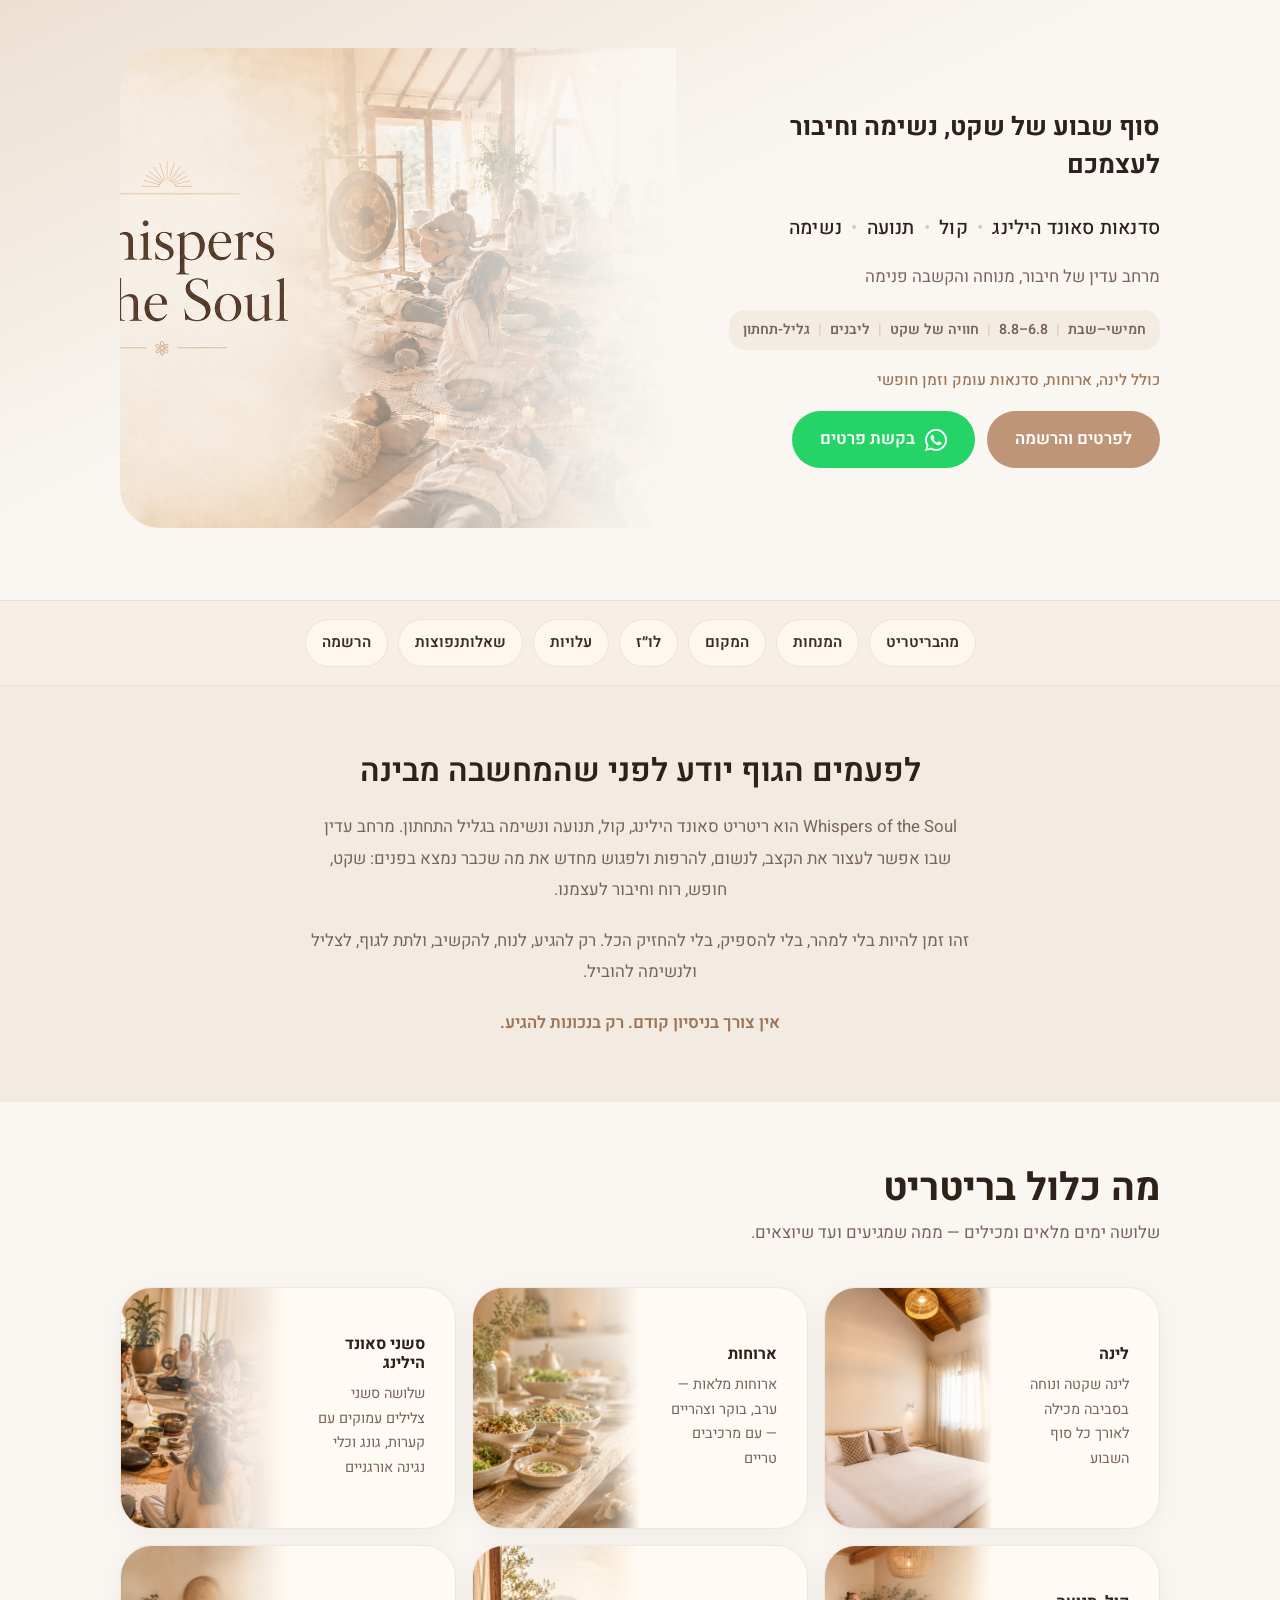
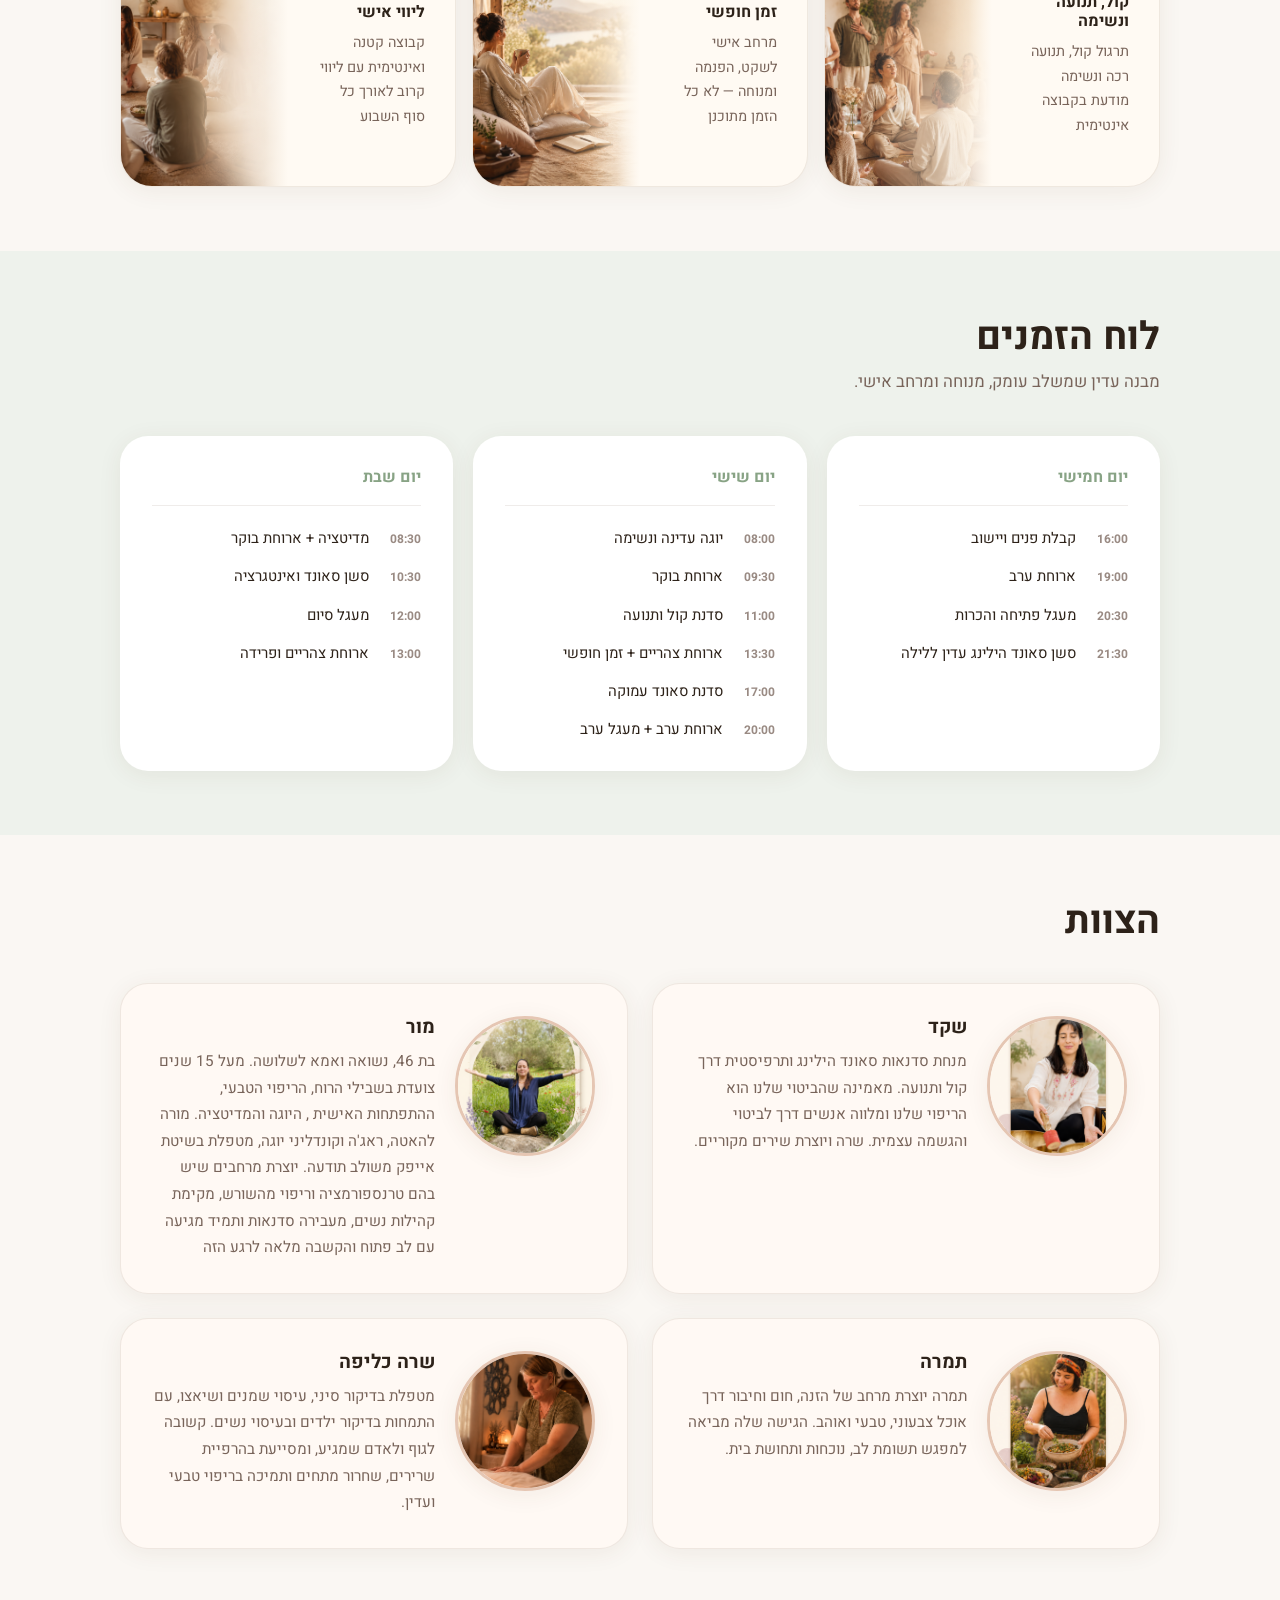
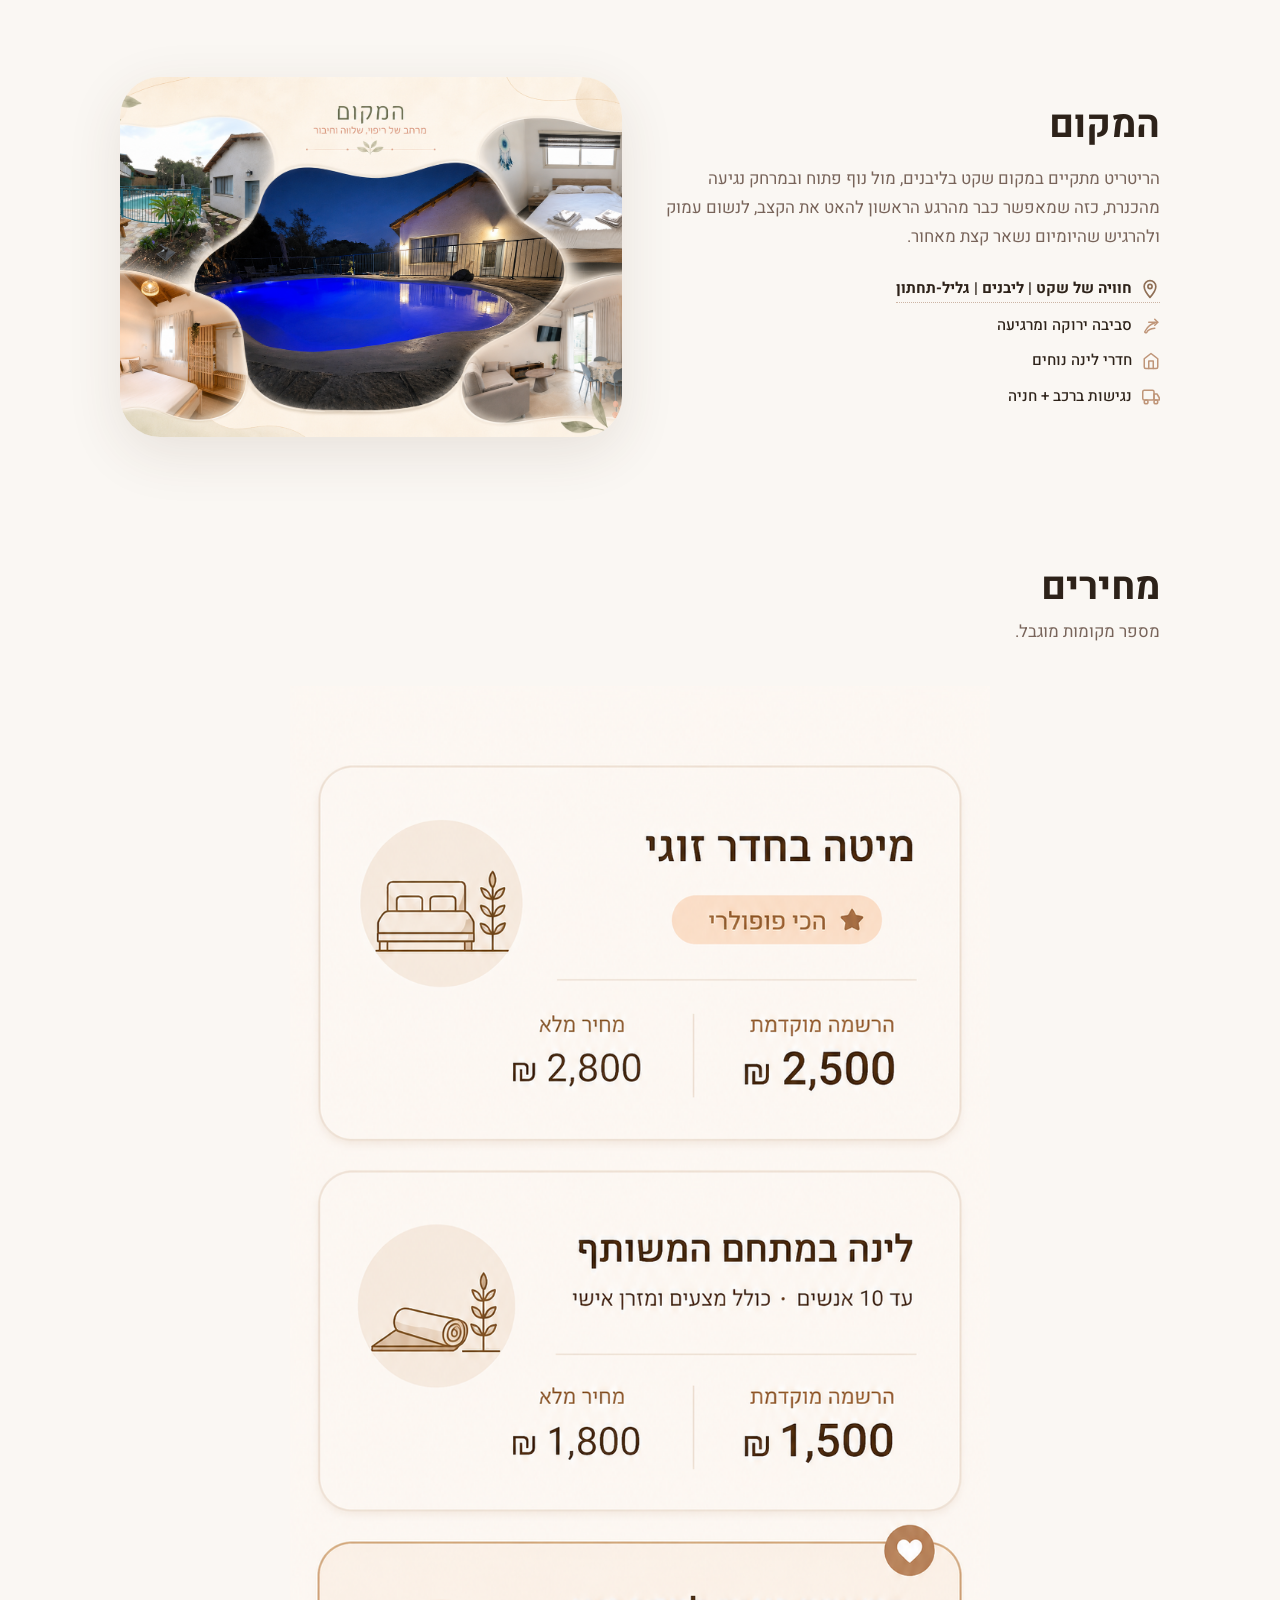
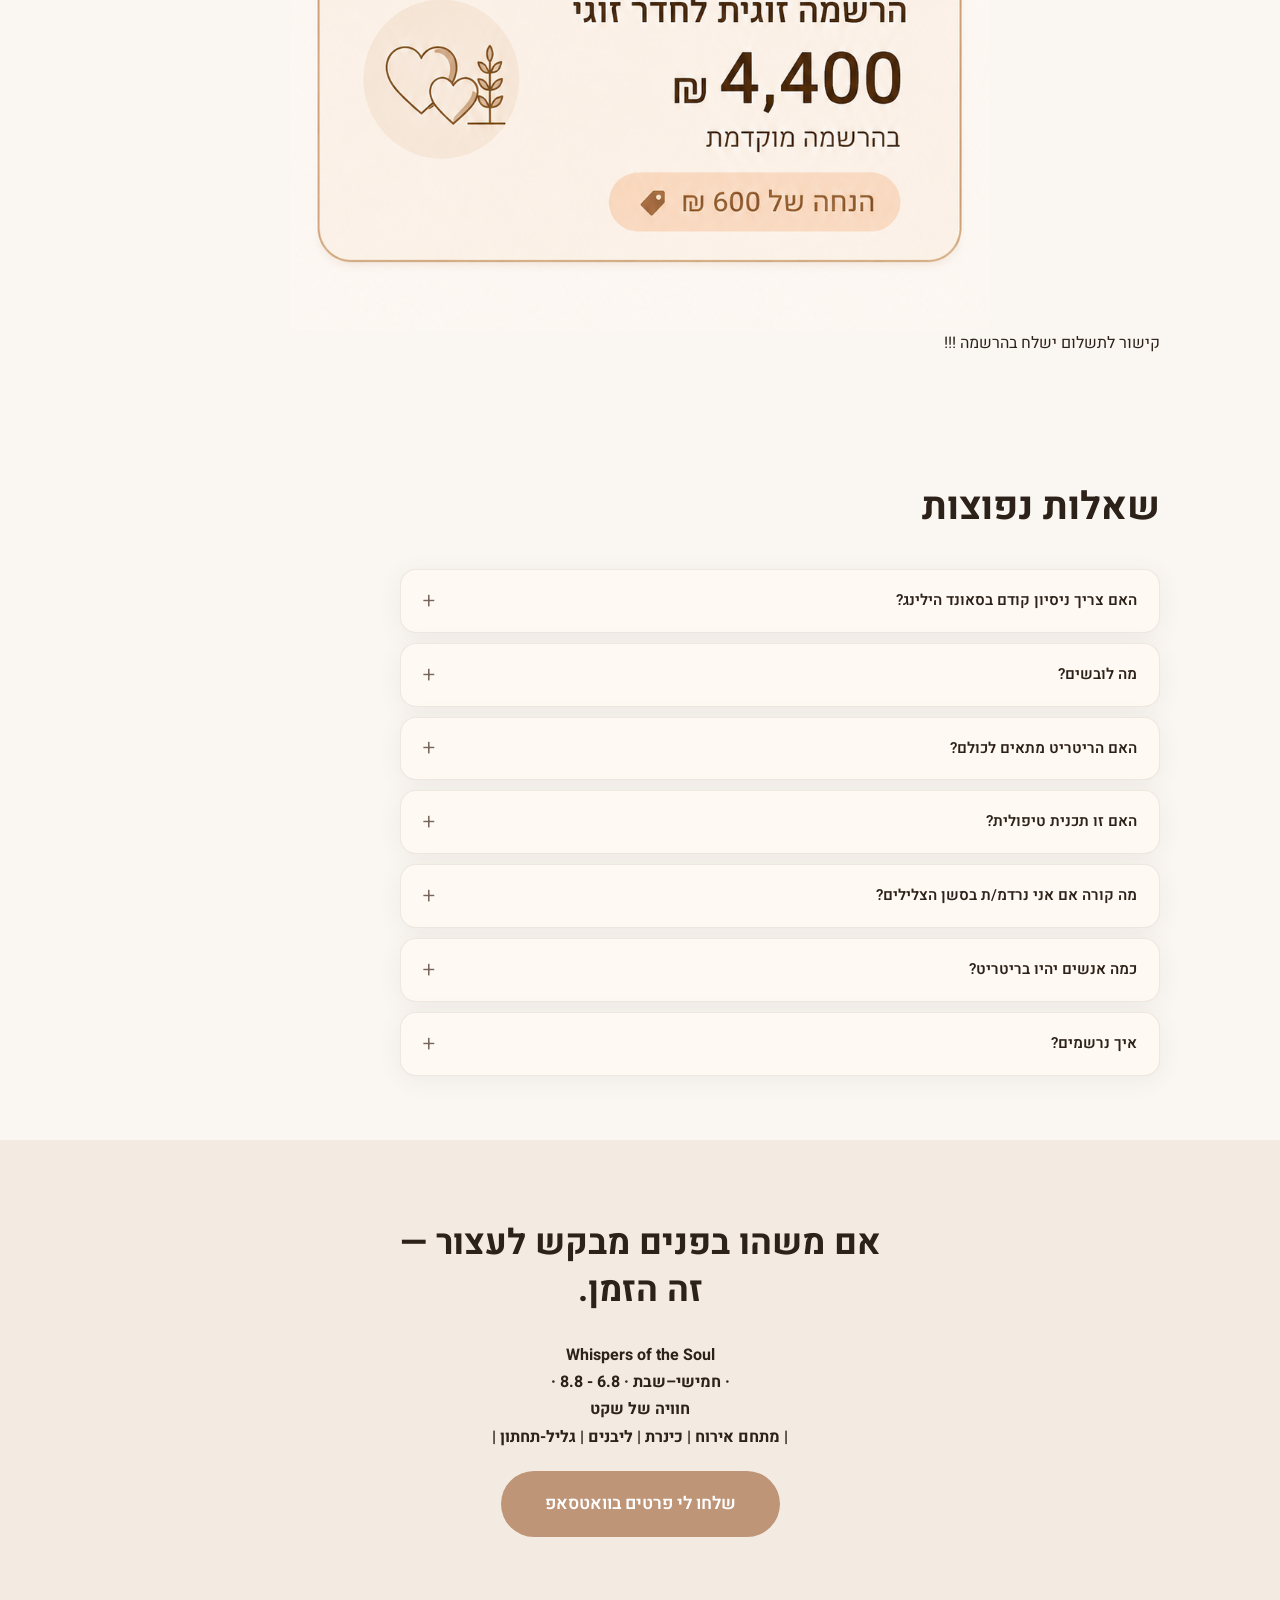
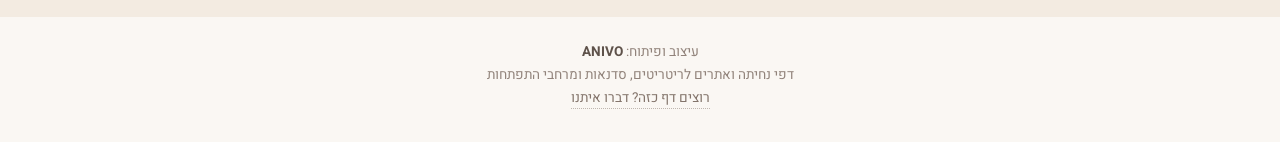
==== commit 7fd622ec: "Update retreat pricing section" ====
--- a/index.html
+++ b/index.html
@@ -20,7 +20,7 @@
         <!-- Visual title is baked into the hero image; accessible H1 below for SEO/screen readers -->
         <h1 class="visually-hidden">Whispers of the Soul – ריטריט סאונד הילינג, קול, תנועה ונשימה בגליל התחתון</h1>
         <div class="hero-text">
-          <p class="hero-sub">הריטריט שכולם חיכו לו ...<br><span class="hero-topics">סדנאות סאונד הילינג <span class="topic-sep">•</span> קול <span class="topic-sep">•</span> תנועה <span class="topic-sep">•</span> נשימה</span></p>
+          <p class="hero-sub"><b>סוף שבוע של שקט, נשימה וחיבור לעצמכם</b><span class="hero-topics"><br>סדנאות סאונד הילינג <span class="topic-sep">•</span> קול <span class="topic-sep">•</span> תנועה <span class="topic-sep">•</span> נשימה</span></p>
           <p class="hero-desc">מרחב עדין של חיבור, מנוחה והקשבה פנימה</p>
 
           <div class="hero-meta">
@@ -78,8 +78,8 @@
       <div class="container">
         <div class="intro-inner">
           <h2>לפעמים הגוף יודע לפני שהמחשבה מבינה</h2>
-          <p>ריטריט Whispers of the Soul הוא סוף שבוע של סאונד הילינג, קול, תנועה ונשימה מודעת בגליל התחתון. מרחב אינטימי לנשים וגברים שמבקשים לעצור, לנוח, להתחבר לגוף ולחזור הביתה עם יותר שקט פנימי.</p>
-          <p>דרך צלילים, קול, תנועה רכה ונשימה — הגוף מוצא את הדרך שלו להרפות. המערכת העצבית מתאפסת. משהו נפתח.</p>
+          <p> Whispers of the Soul הוא ריטריט סאונד הילינג, קול, תנועה ונשימה בגליל התחתון. מרחב עדין שבו אפשר לעצור את הקצב, לנשום, להרפות ולפגוש מחדש את מה שכבר נמצא בפנים: שקט, חופש, רוח וחיבור לעצמנו.</p>
+          <p>זהו זמן להיות בלי למהר, בלי להספיק, בלי להחזיק הכל. רק להגיע, לנוח, להקשיב, ולתת לגוף, לצליל ולנשימה להוביל.</p>
           <p class="intro-closing">אין צורך בניסיון קודם. רק בנכונות להגיע.</p>
         </div>
       </div>
@@ -206,7 +206,7 @@
             </div>
             <div class="facilitator-text">
               <h3>שקד</h3>
-              <p>מנחת סאונד הילינג עם שנות ניסיון בליווי אנשים דרך צלילים ונשימה. הגישה שלה עדינה, ישירה ומבוססת על הקשבה עמוקה לגוף ולתחושות.</p>
+              <p>מנחת סדנאות סאונד הילינג ותרפיסטית דרך קול ותנועה.  מאמינה שהביטוי שלנו הוא הריפוי שלנו ומלווה אנשים דרך לביטוי והגשמה עצמית.  שרה ויוצרת שירים מקוריים.</p>
             </div>
           </div>
           <div class="facilitator-card">
@@ -216,7 +216,7 @@
             </div>
             <div class="facilitator-text">
               <h3>מור</h3>
-              <p>מנחת קול, תנועה ונשימה עם ניסיון עשיר בעבודה עם הגוף ועם הקול כמרחב לשחרור, ביטוי אישי וחזרה פנימה.</p>
+              <p>בת 46, נשואה ואמא לשלושה.  מעל 15 שנים צועדת בשבילי הרוח, הריפוי הטבעי, ההתפתחות האישית , היוגה והמדיטציה.  מורה להאטה, ראג'ה וקונדליני יוגה, מטפלת בשיטת אייפק משולב תודעה.  יוצרת מרחבים שיש בהם טרנספורמציה וריפוי מהשורש, מקימת קהילות נשים, מעבירה סדנאות ותמיד מגיעה עם לב פתוח והקשבה מלאה לרגע הזה</p>
             </div>
           </div>
           <div class="facilitator-card">
@@ -249,7 +249,7 @@
         <div class="venue-inner">
           <div class="venue-text">
             <h2>המקום</h2>
-            <p>הריטריט מתקיים בסביבה שקטה ומכילה, הרחק מהרעש היומיומי.<br>מקום שמרגיש כמו נשימה ארוכה.</p>
+            <p> הריטריט מתקיים במקום שקט בליבנים, מול נוף פתוח ובמרחק נגיעה מהכנרת, כזה שמאפשר כבר מהרגע הראשון להאט את הקצב, לנשום עמוק ולהרגיש שהיומיום נשאר קצת מאחור.</p>
             <ul class="venue-list">
               <li>
                 <a href="https://maps.app.goo.gl/iQgxyH6PDdkLcmp38"
@@ -309,19 +309,18 @@
     <section class="section pricing-section" id="pricing">
       <div class="container">
         <div class="section-head">
-          <h2>מחיר</h2>
-          <p>ריטריט איכותי ואינטימי - מספר מקומות מוגבל.</p>
+          <h2>מחירים</h2>
+          <p> מספר מקומות מוגבל.</p>
         </div>
               
-        <div class="pricing-payment">
-          <p class="pricing-payment-note">לאחר מילוי טופס ההרשמה, ניתן לבחור את אפשרות הלינה ולהסדיר תשלום בקישור המאובטח.</p>
-          <a href="https://meshulam.co.il/quick_payment?b=f92ba7b289bad2bb7f49efb7beba599f"
-             target="_blank" rel="noopener noreferrer"
-             class="btn btn-primary">
-            לבחירת אפשרות לינה ותשלום
-          </a>
-        </div>
-      </div>
+        <img
+          src="./images/prices.png"
+          alt="אפשרויות לינה ומחירי הריטריט"
+          style="display:block;margin:0 auto;width:100%;max-width:700px;"
+        />
+        <p>קישור לתשלום ישלח בהרשמה !!!</p>
+      </div>
+      
     </section>
 
     <!-- ========== FAQ ========== -->
--- a/styles.css
+++ b/styles.css
@@ -179,7 +179,7 @@
 }
 
 .hero-sub {
-  font-size: clamp(1.2rem, 3vw, 1.45rem);
+  font-size: clamp(18px, 2vw, 28px);
   font-weight: 600;
   margin: 0;
   line-height: 1.5;
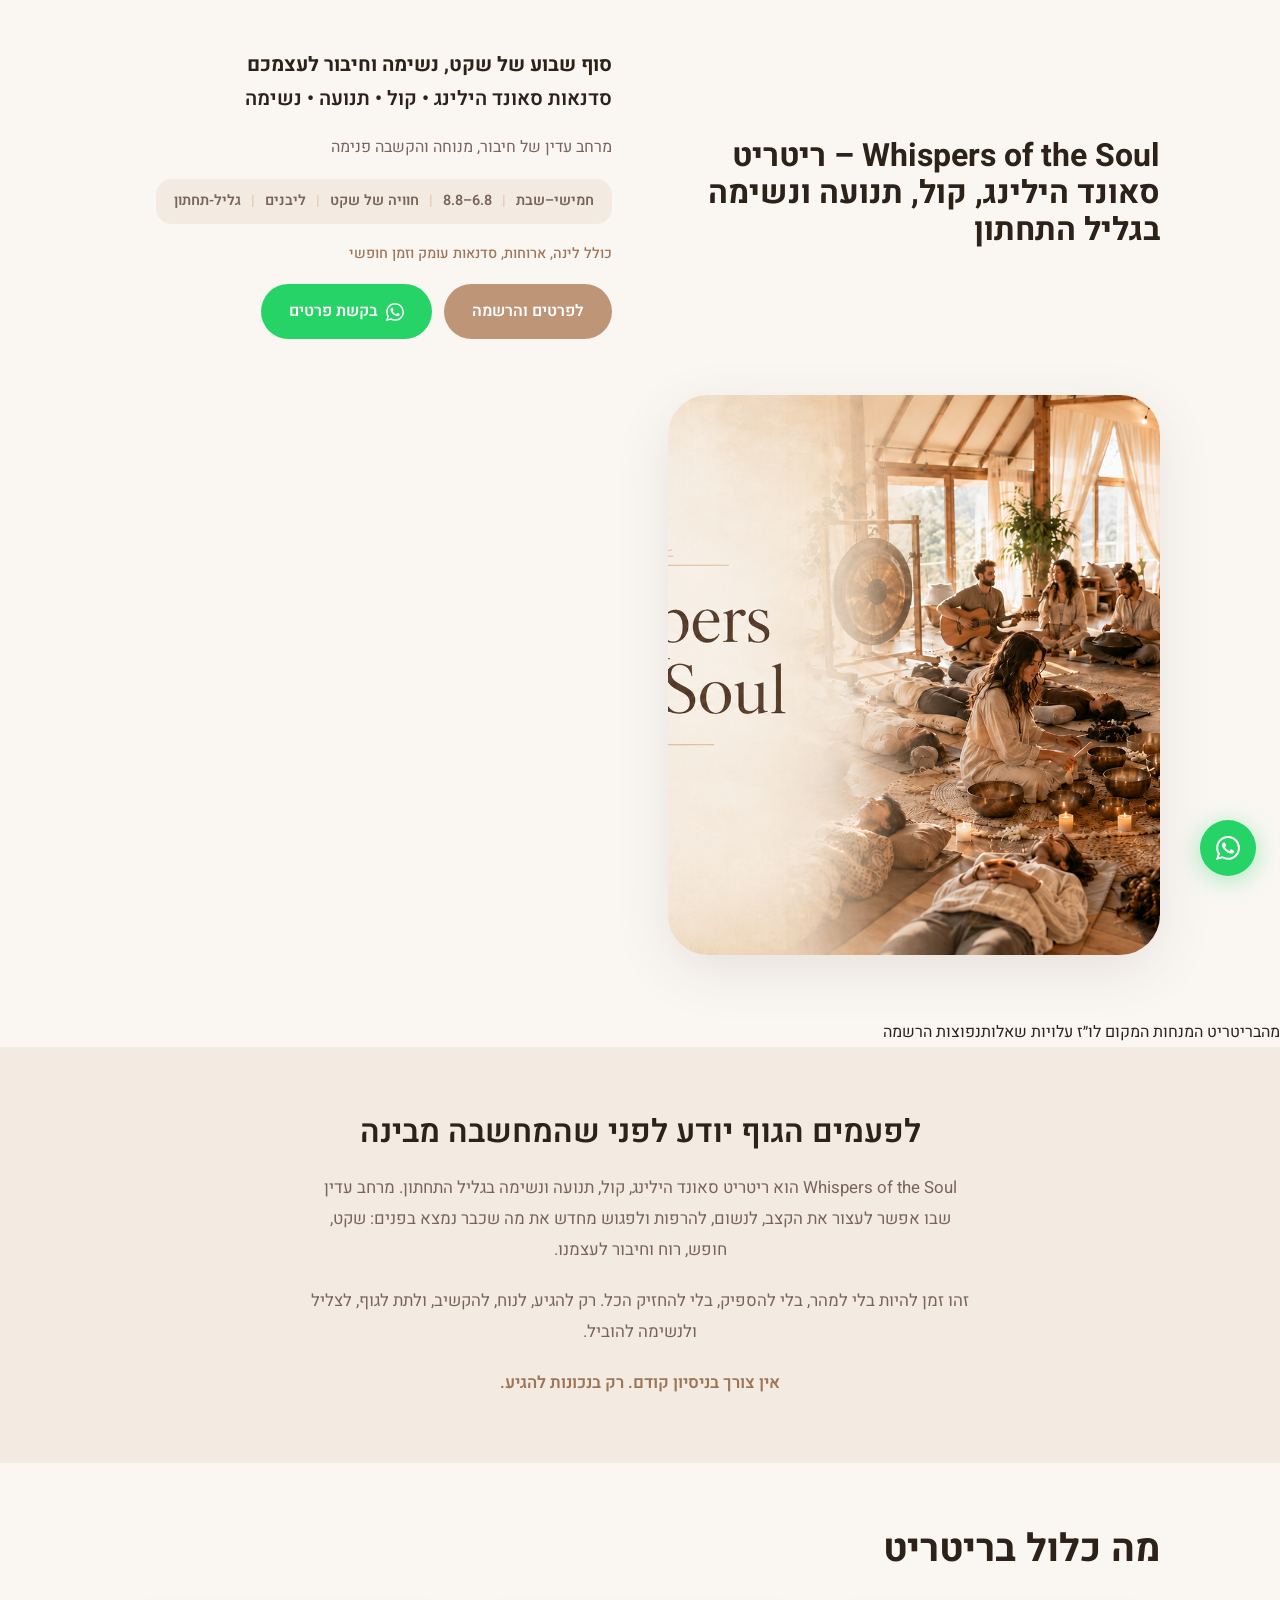
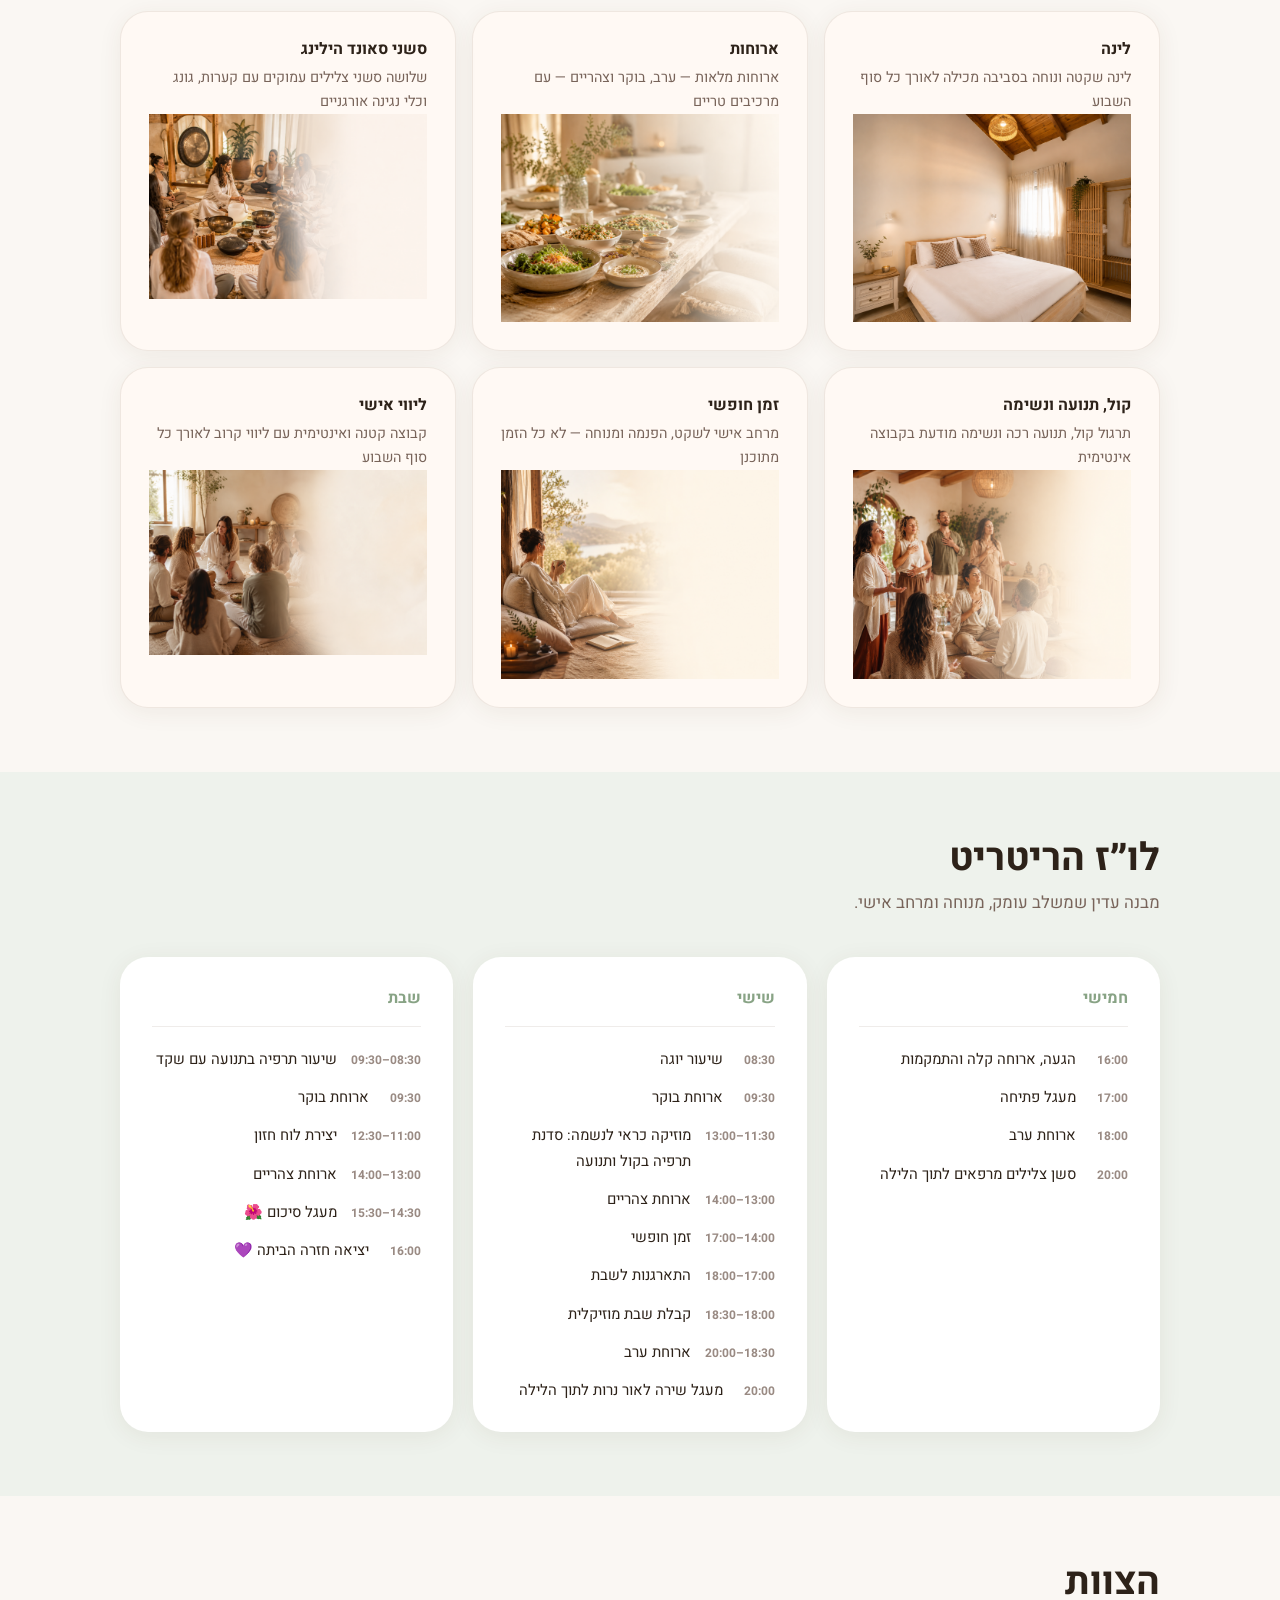
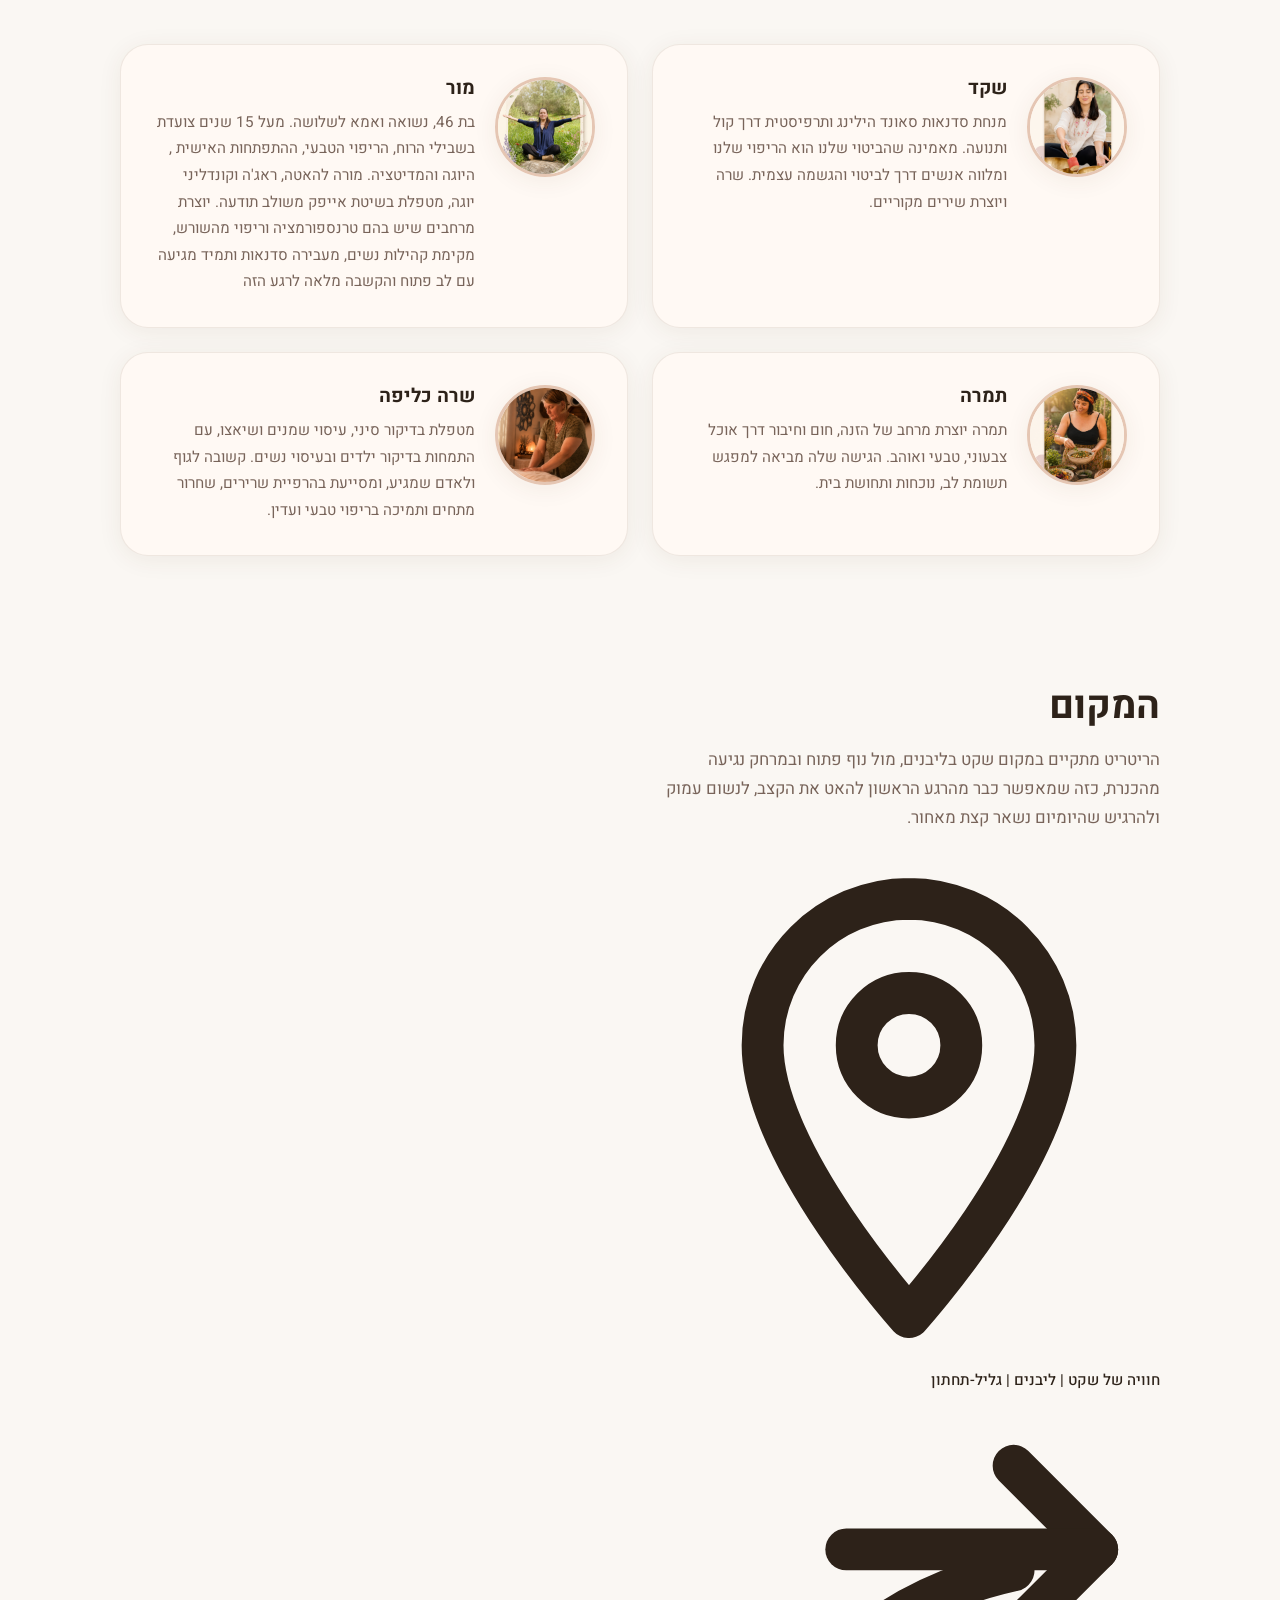
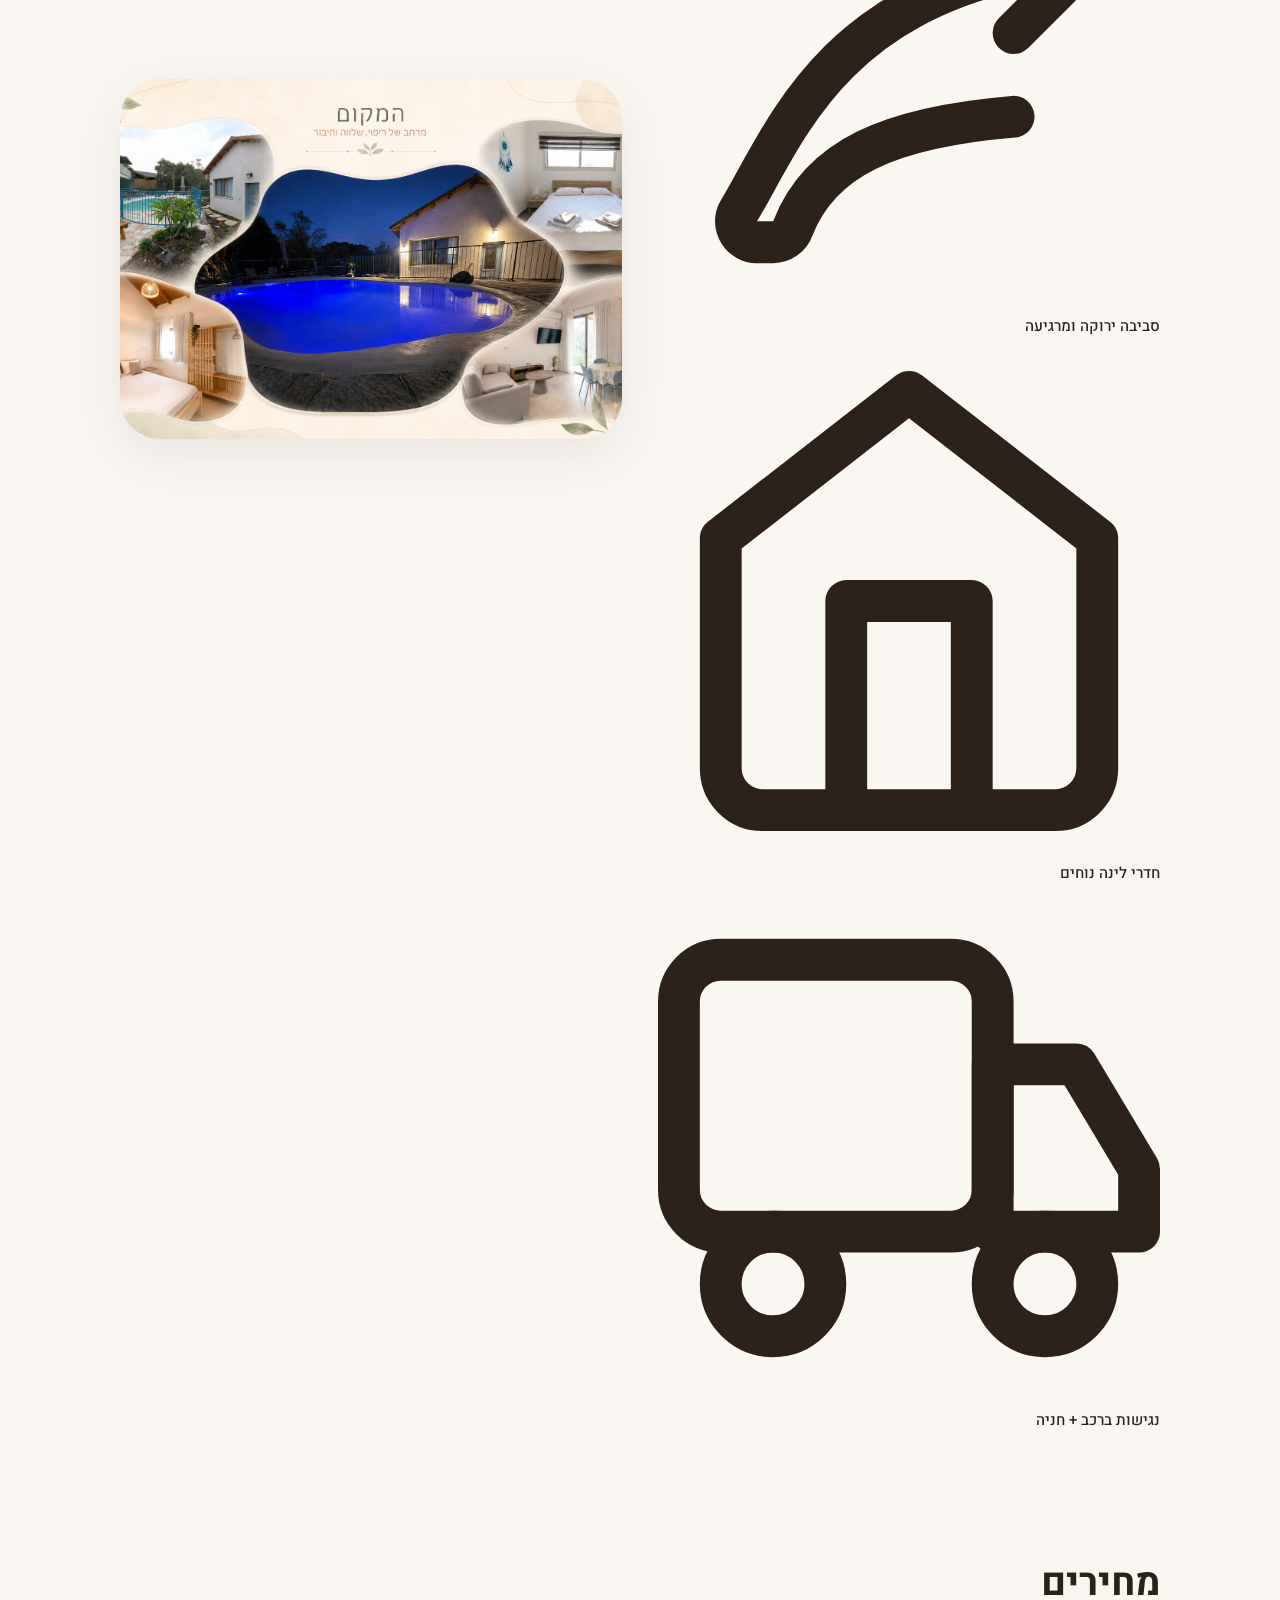
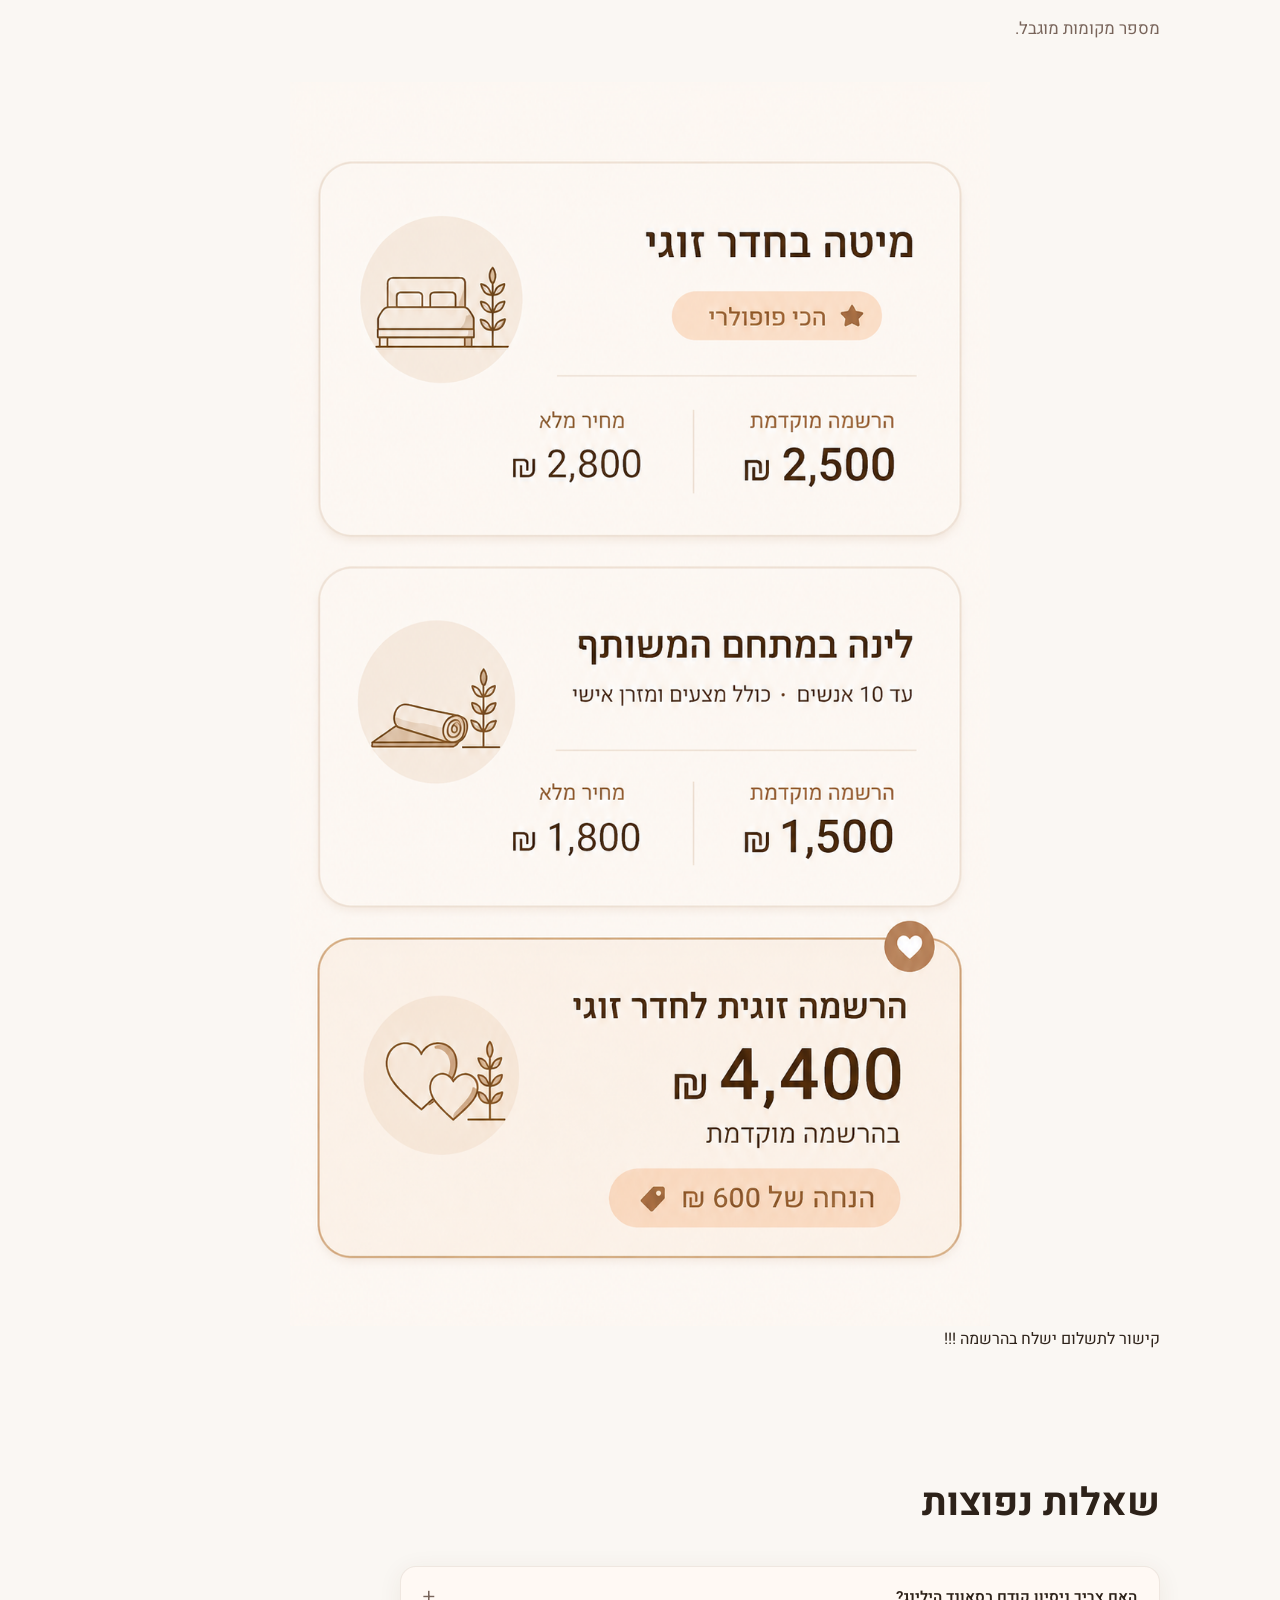
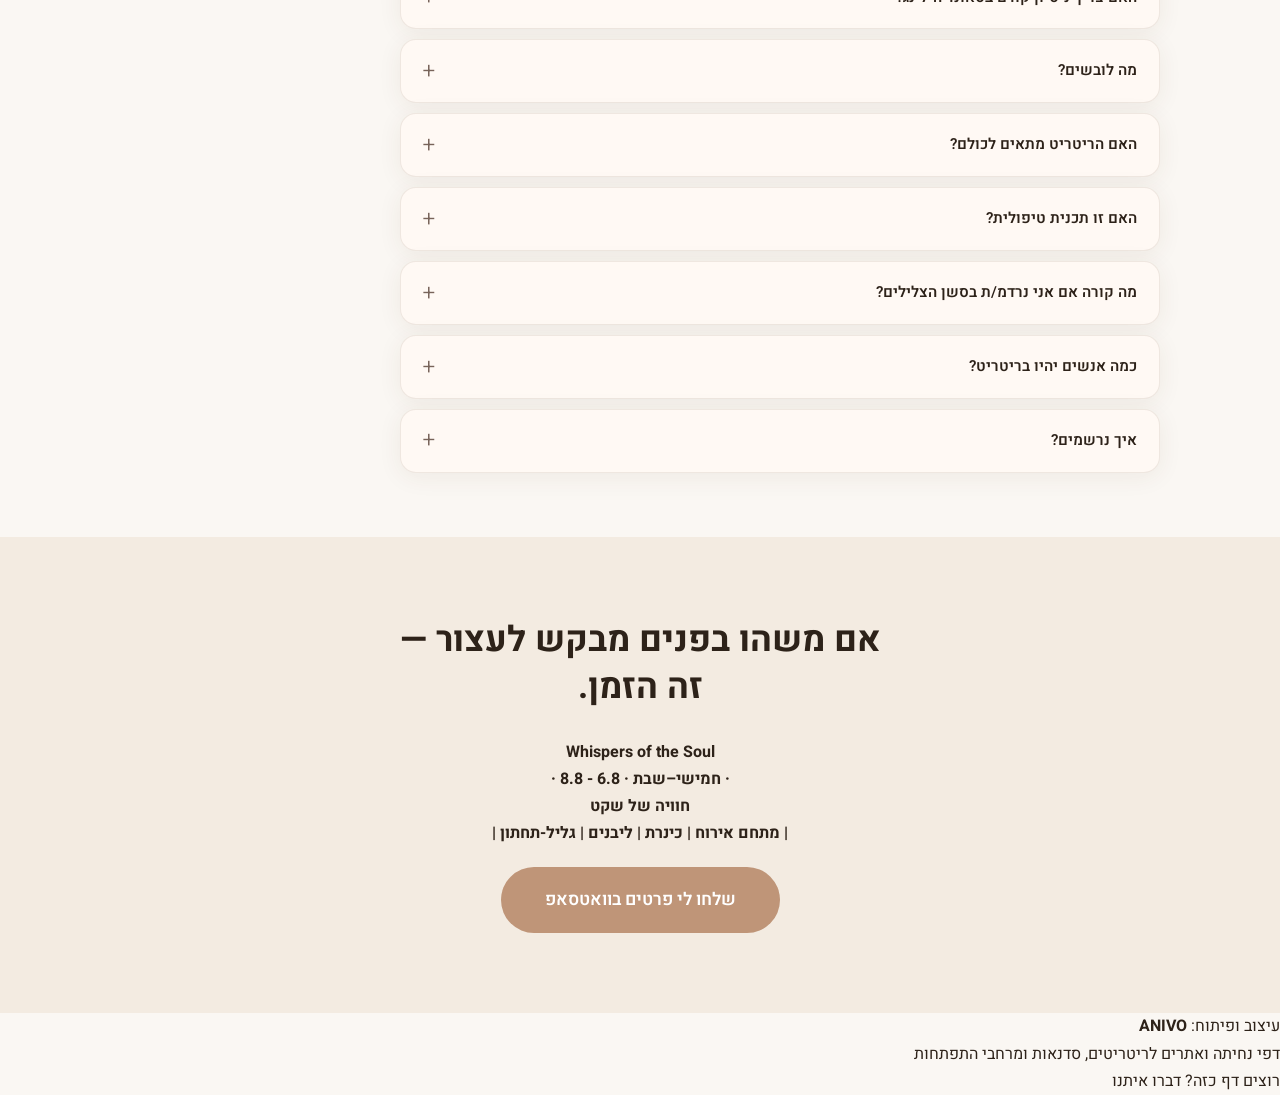
==== commit d6acccee: "Update retreat schedule" ====
--- a/index.html
+++ b/index.html
@@ -90,7 +90,6 @@
       <div class="container">
         <div class="section-head">
           <h2>מה כלול בריטריט</h2>
-          <p>שלושה ימים מלאים ומכילים — ממה שמגיעים ועד שיוצאים.</p>
         </div>
         <div class="includes-grid">
           <div class="include-card include-card--split include-card--sleep">
@@ -155,37 +154,42 @@
     <section class="section schedule-section" id="schedule">
       <div class="container">
         <div class="section-head">
-          <h2>לוח הזמנים</h2>
+          <h2>לו״ז הריטריט</h2>
           <p>מבנה עדין שמשלב עומק, מנוחה ומרחב אישי.</p>
         </div>
         <div class="schedule-grid">
           <div class="day-card">
-            <div class="day-label">יום חמישי</div>
+            <div class="day-label">חמישי</div>
             <ul class="day-items">
-              <li><span class="time">16:00</span><span>קבלת פנים ויישוב</span></li>
-              <li><span class="time">19:00</span><span>ארוחת ערב</span></li>
-              <li><span class="time">20:30</span><span>מעגל פתיחה והכרות</span></li>
-              <li><span class="time">21:30</span><span>סשן סאונד הילינג עדין ללילה</span></li>
+              <li><span class="time">16:00</span><span>הגעה, ארוחה קלה והתמקמות</span></li>
+              <li><span class="time">17:00</span><span>מעגל פתיחה</span></li>
+              <li><span class="time">18:00</span><span>ארוחת ערב</span></li>
+              <li><span class="time">20:00</span><span>סשן צלילים מרפאים לתוך הלילה</span></li>
             </ul>
           </div>
           <div class="day-card">
-            <div class="day-label">יום שישי</div>
+            <div class="day-label">שישי</div>
             <ul class="day-items">
-              <li><span class="time">08:00</span><span>יוגה עדינה ונשימה</span></li>
+              <li><span class="time">08:30</span><span>שיעור יוגה</span></li>
               <li><span class="time">09:30</span><span>ארוחת בוקר</span></li>
-              <li><span class="time">11:00</span><span>סדנת קול ותנועה</span></li>
-              <li><span class="time">13:30</span><span>ארוחת צהריים + זמן חופשי</span></li>
-              <li><span class="time">17:00</span><span>סדנת סאונד עמוקה</span></li>
-              <li><span class="time">20:00</span><span>ארוחת ערב + מעגל ערב</span></li>
+              <li><span class="time">11:30–13:00</span><span>מוזיקה כראי לנשמה: סדנת תרפיה בקול ותנועה</span></li>
+              <li><span class="time">13:00–14:00</span><span>ארוחת צהריים</span></li>
+              <li><span class="time">14:00–17:00</span><span>זמן חופשי</span></li>
+              <li><span class="time">17:00–18:00</span><span>התארגנות לשבת</span></li>
+              <li><span class="time">18:00–18:30</span><span>קבלת שבת מוזיקלית</span></li>
+              <li><span class="time">18:30–20:00</span><span>ארוחת ערב</span></li>
+              <li><span class="time">20:00</span><span>מעגל שירה לאור נרות לתוך הלילה</span></li>
             </ul>
           </div>
           <div class="day-card">
-            <div class="day-label">יום שבת</div>
+            <div class="day-label">שבת</div>
             <ul class="day-items">
-              <li><span class="time">08:30</span><span>מדיטציה + ארוחת בוקר</span></li>
-              <li><span class="time">10:30</span><span>סשן סאונד ואינטגרציה</span></li>
-              <li><span class="time">12:00</span><span>מעגל סיום</span></li>
-              <li><span class="time">13:00</span><span>ארוחת צהריים ופרידה</span></li>
+              <li><span class="time">08:30–09:30</span><span>שיעור תרפיה בתנועה עם שקד</span></li>
+              <li><span class="time">09:30</span><span>ארוחת בוקר</span></li>
+              <li><span class="time">11:00–12:30</span><span>יצירת לוח חזון</span></li>
+              <li><span class="time">13:00–14:00</span><span>ארוחת צהריים</span></li>
+              <li><span class="time">14:30–15:30</span><span>מעגל סיכום 🌺</span></li>
+              <li><span class="time">16:00</span><span>יציאה חזרה הביתה 💜</span></li>
             </ul>
           </div>
         </div>
--- a/styles.css
+++ b/styles.css
@@ -53,20 +53,6 @@
 
 ul { margin: 0; padding: 0; }
 
-/* ---- Accessibility ---- */
-
-.visually-hidden {
-  position: absolute;
-  width: 1px;
-  height: 1px;
-  padding: 0;
-  margin: -1px;
-  overflow: hidden;
-  clip: rect(0, 0, 0, 0);
-  white-space: nowrap;
-  border: 0;
-}
-
 /* ---- Layout ---- */
 
 .container {
@@ -149,57 +135,46 @@
    ===================== */
 
 .hero {
-  padding: 0;
-  background: var(--bg);
-  overflow: hidden;
-}
-
-/* Full-bleed image on mobile: remove container side padding */
-.hero .container {
-  padding: 0;
+  padding: 32px 0 56px;
 }
 
 .hero-inner {
   display: grid;
-  gap: 0;
-}
-
-/* Text: transparent, sits in the gradient zone at the bottom of the hero image */
+  gap: 36px;
+}
+
+/* Text column */
 .hero-text {
   display: flex;
   flex-direction: column;
-  gap: 12px;
-  align-items: center;
-  text-align: center;
-  margin-top: -120px;
-  position: relative;
-  z-index: 2;
-  background: transparent;
-  padding: 0 24px 44px;
+  gap: 18px;
+}
+
+.eyebrow {
+  font-size: .82rem;
+  font-weight: 700;
+  letter-spacing: .1em;
+  text-transform: uppercase;
+  color: var(--sage);
+  margin: 0;
+}
+
+.hero-title {
+  font-size: clamp(3rem, 10vw, 5.8rem);
+  font-weight: 300;
+  letter-spacing: -.025em;
+  line-height: .95;
+  color: var(--text);
 }
 
 .hero-sub {
-  font-size: clamp(18px, 2vw, 28px);
+  font-size: clamp(14px, 2vw, 20px);
   font-weight: 600;
   margin: 0;
-  line-height: 1.5;
-}
-
-.hero-topics {
-  display: inline-block;
-  font-size: clamp(1rem, 2.5vw, 1.2rem);
-  font-weight: 500;
-  letter-spacing: .01em;
-}
-
-.topic-sep {
-  color: var(--blush);
-  margin: 0 4px;
-  font-weight: 400;
 }
 
 .hero-desc {
-  font-size: 1.05rem;
+  font-size: 1rem;
   color: var(--muted);
   margin: 0;
 }
@@ -208,21 +183,20 @@
   display: inline-flex;
   align-items: center;
   flex-wrap: wrap;
-  justify-content: center;
-  gap: 5px 8px;
-  background: rgba(243, 235, 225, .90);
+  gap: 6px 10px;
+  background: var(--surface-alt);
   border-radius: var(--r-sm);
-  padding: 8px 14px;
-  font-size: .88rem;
+  padding: 10px 18px;
+  font-size: .9rem;
   font-weight: 600;
   color: var(--muted);
-  max-width: 100%;
+  width: fit-content;
 }
 
 .sep { color: var(--blush); }
 
 .hero-includes {
-  font-size: .95rem;
+  font-size: .9rem;
   font-weight: 500;
   color: var(--clay-dark);
   margin: 0;
@@ -230,145 +204,26 @@
 
 .hero-actions {
   display: flex;
-  flex-direction: column;
-  align-items: center;
+  flex-wrap: wrap;
   gap: 12px;
-  width: 100%;
-  margin-top: 4px;
-}
-
-/* Full-width buttons on mobile */
-.hero-actions .btn {
-  width: 100%;
-  max-width: 300px;
-  min-height: 52px;
-  gap: 10px;
-  font-size: 1.05rem;
-}
-
-/* WhatsApp icon: fixed size, never shrinks */
-.btn-wa svg {
-  width: 22px;
-  height: 22px;
-  flex-shrink: 0;
-}
-
-/* Image column — appears first on mobile via order */
-.hero-image {
-  position: relative;
-  order: -1;
-}
-
-.hero-image picture {
-  display: block;
-  width: 100%;
-}
-
+}
+
+.hero-note {
+  font-size: .85rem;
+  color: var(--muted);
+  line-height: 1.6;
+  padding-right: 14px;
+  border-right: 3px solid var(--blush);
+  margin: 0;
+}
+
+/* Image column */
 .hero-image img {
   width: 100%;
-  height: auto;
-  display: block;
-  border-radius: 0;
-  box-shadow: none;
-}
-
-/* Mobile: image dissolves downward into page background */
-.hero-image::after {
-  content: '';
-  position: absolute;
-  inset: 0;
-  background: linear-gradient(
-    to bottom,
-    transparent 36%,
-    rgba(250, 247, 243, .50) 58%,
-    rgba(250, 247, 243, .90) 78%,
-    var(--bg) 95%
-  );
-  pointer-events: none;
-}
-
-/* =====================
-   SECTION NAV
-   ===================== */
-
-.section-nav {
-  position: relative;
-  z-index: 5;
-  display: flex;
-  justify-content: center;
-  gap: 10px;
-  padding: 18px 16px;
-  width: 100%;
-  box-sizing: border-box;
-  background: #f7efe6;
-  border-top: 1px solid rgba(150, 110, 80, .12);
-  border-bottom: 1px solid rgba(150, 110, 80, .12);
-}
-
-.section-nav a {
-  color: #3b2c24;
-  text-decoration: none;
-  font-weight: 600;
-  font-size: .95rem;
-  padding: 10px 16px;
-  border-radius: 999px;
-  background: rgba(255, 250, 243, .75);
-  border: 1px solid rgba(150, 110, 80, .14);
-  white-space: nowrap;
-  transition: background-color .2s ease, color .2s ease, border-color .2s ease, transform .2s ease;
-}
-
-.section-nav a:hover {
-  background: #c49a7c;
-  color: #fff;
-  border-color: #c49a7c;
-  transform: translateY(-1px);
-}
-
-.section-nav a:focus-visible {
-  outline: 2px solid rgba(196, 154, 124, .55);
-  outline-offset: 3px;
-}
-
-@media (max-width: 767px) {
-  .hero-text {
-    padding-bottom: 24px;
-  }
-
-  .section-nav {
-    display: grid;
-    grid-template-columns: repeat(3, 1fr);
-    gap: 8px;
-    width: calc(100% - 32px);
-    max-width: 390px;
-    margin: 14px auto 0;
-    padding: 10px;
-    box-sizing: border-box;
-    overflow: visible;
-    background: rgba(247, 239, 230, .72);
-    border-top: 1px solid rgba(150, 110, 80, .10);
-    border-bottom: 1px solid rgba(150, 110, 80, .10);
-    border-radius: 20px;
-  }
-
-  .section-nav a {
-    min-width: 0;
-    min-height: 42px;
-    padding: 6px;
-    font-size: .68rem;
-    line-height: 1.15;
-    text-align: center;
-    white-space: normal;
-    display: inline-flex;
-    flex-direction: column;
-    align-items: center;
-    justify-content: center;
-    border-radius: 999px;
-  }
-
-  .section-nav a span {
-    display: block;
-  }
+  height: 300px;
+  object-fit: cover;
+  border-radius: var(--r-lg);
+  box-shadow: var(--shadow);
 }
 
 /* =====================
@@ -439,93 +294,6 @@
   font-size: .9rem;
   color: var(--muted);
   line-height: 1.65;
-}
-
-.include-card--split {
-  position: relative;
-  display: grid;
-  grid-template-columns: 1fr 1fr;
-  align-items: stretch;
-  min-height: 240px;
-  padding: 0;
-  overflow: hidden;
-  background: #fffaf3;
-  border-radius: 32px;
-}
-
-.include-card--split .include-card-content {
-  display: flex;
-  flex-direction: column;
-  justify-content: center;
-  padding: 28px 30px;
-  text-align: right;
-}
-
-.include-card--split .include-card-content h3 {
-  margin: 0 0 10px;
-}
-
-.include-card--split .include-card-content p {
-  margin: 0;
-  line-height: 1.7;
-}
-
-.include-card--split .include-card-media {
-  position: relative;
-  height: 100%;
-  min-height: 240px;
-  overflow: hidden;
-}
-
-.include-card--split .include-card-media img {
-  position: relative;
-  z-index: 1;
-  width: 100%;
-  height: 100%;
-  object-fit: cover;
-  object-position: center center;
-  display: block;
-}
-
-.include-card--split .include-card-media::before {
-  content: '';
-  position: absolute;
-  inset: 0;
-  pointer-events: none;
-  z-index: 2;
-  background: linear-gradient(
-    to right,
-    rgba(255, 250, 243, 0)    0%,
-    rgba(255, 250, 243, 0)    72%,
-    rgba(255, 250, 243, 0.18) 86%,
-    #fffaf3                   100%
-  );
-}
-
-@media (max-width: 767px) {
-  .include-card--split {
-    grid-template-columns: 1fr 1fr;
-    min-height: 190px;
-  }
-
-  .include-card--split .include-card-media {
-    min-height: 190px;
-  }
-
-  .include-card--split .include-card-content {
-    padding: 20px 22px;
-  }
-
-  .include-card--split .include-card-content p {
-    font-size: .88rem;
-    line-height: 1.65;
-  }
-}
-
-/* Free-time card: shift crop left to show person and resting space */
-.include-card--free-time .include-card-media img {
-  object-fit: cover;
-  object-position: 12% center;
 }
 
 /* =====================
@@ -613,8 +381,8 @@
 }
 
 .facilitator-img {
-  width: 140px;
-  height: 140px;
+  width: 100px;
+  height: 100px;
   border-radius: 50%;
   overflow: hidden;
   border: 3px solid var(--blush);
@@ -671,50 +439,6 @@
 .venue-list li {
   font-size: .95rem;
   font-weight: 500;
-  display: flex;
-  align-items: center;
-  gap: 10px;
-}
-
-.venue-list-icon {
-  display: inline-flex;
-  width: 18px;
-  height: 18px;
-  flex-shrink: 0;
-  color: var(--clay);
-}
-
-.venue-list-icon svg {
-  width: 100%;
-  height: 100%;
-}
-
-.venue-location-link {
-  display: inline-flex;
-  align-items: center;
-  gap: 8px;
-  color: inherit;
-  text-decoration: none;
-  font-weight: 700;
-  border-bottom: 1px dotted rgba(150, 100, 70, .45);
-  transition: border-bottom-color .15s ease;
-}
-
-.venue-location-link:hover {
-  border-bottom-color: rgba(150, 100, 70, .9);
-}
-
-.venue-location-icon {
-  display: inline-flex;
-  width: 20px;
-  height: 20px;
-  flex-shrink: 0;
-  color: #8f6f55;
-}
-
-.venue-location-icon svg {
-  width: 100%;
-  height: 100%;
 }
 
 .venue-img img {
@@ -785,25 +509,6 @@
   text-align: center;
   font-size: .88rem;
   color: var(--muted);
-}
-
-.pricing-payment {
-  display: flex;
-  flex-direction: column;
-  align-items: center;
-  gap: 16px;
-  margin-top: 28px;
-  padding-top: 24px;
-  border-top: 1px solid var(--border);
-}
-
-.pricing-payment-note {
-  font-size: .88rem;
-  color: var(--muted);
-  text-align: center;
-  max-width: 480px;
-  line-height: 1.65;
-  margin: 0;
 }
 
 /* =====================
@@ -891,35 +596,6 @@
 }
 
 /* =====================
-   SITE CREDIT
-   ===================== */
-
-.site-credit {
-  padding: 24px 16px 32px;
-  text-align: center;
-  font-size: .85rem;
-  color: rgba(80, 60, 48, .62);
-  line-height: 1.7;
-}
-
-.site-credit strong {
-  color: rgba(60, 45, 36, .82);
-  font-weight: 700;
-}
-
-.site-credit-link {
-  color: rgba(80, 60, 48, .70);
-  text-decoration: none;
-  border-bottom: 1px dotted rgba(80, 60, 48, .35);
-  transition: color .15s ease, border-bottom-color .15s ease;
-}
-
-.site-credit-link:hover {
-  color: rgba(60, 45, 36, .90);
-  border-bottom-color: rgba(60, 45, 36, .60);
-}
-
-/* =====================
    FLOATING WA BUTTON
    ===================== */
 
@@ -937,20 +613,7 @@
   justify-content: center;
   box-shadow: 0 4px 24px rgba(37, 211, 102, .40);
   z-index: 100;
-  opacity: 0;
-  pointer-events: none;
-  transition: transform .2s ease, box-shadow .2s ease, opacity .3s ease;
-}
-
-.wa-float.is-visible {
-  opacity: 1;
-  pointer-events: auto;
-}
-
-.wa-float.is-hidden {
-  opacity: 0;
-  pointer-events: none;
-  transform: translateY(12px);
+  transition: transform .2s ease, box-shadow .2s ease;
 }
 
 .wa-float:hover {
@@ -978,71 +641,17 @@
 
 @media (min-width: 768px) {
   .hero {
-    padding: 48px 0 72px;
-    background: linear-gradient(155deg, #ece0d2 0%, var(--bg) 46%);
-    overflow: visible;
-  }
-
-  /* Restore standard container padding on desktop */
-  .hero .container {
-    padding: 0 20px;
+    padding: 48px 0 64px;
   }
 
   .hero-inner {
-    grid-template-columns: 1fr 1.15fr;
+    grid-template-columns: 1fr 1fr;
     align-items: center;
-    gap: 0;
-  }
-
-  /* Desktop: reset order — RTL places text right, image left */
-  .hero-image {
-    order: 0;
-    min-height: 480px;
-  }
-
-  /* Desktop: override mobile gradient with a horizontal rightward fade */
-  .hero-image::after {
-    border-radius: var(--r-lg) 0 0 var(--r-lg);
-    background: linear-gradient(
-      to right,
-      transparent 28%,
-      rgba(250, 247, 243, 0.70) 60%,
-      rgba(250, 247, 243, 0.95) 86%,
-      rgba(250, 247, 243, 1) 100%
-    );
-  }
-
-  /* Outer (left) corners rounded, inner edge square */
+    gap: 56px;
+  }
+
   .hero-image img {
-    height: 100%;
-    min-height: 480px;
-    object-fit: cover;
-    border-radius: var(--r-lg) 0 0 var(--r-lg);
-  }
-
-  /* Reset all mobile card/overlap styles */
-  .hero-text {
-    margin-top: 0;
-    position: static;
-    background: transparent;
-    padding: 0 0 0 40px;
-    align-items: flex-start;
-    text-align: start;
-    gap: 18px;
-  }
-
-  /* Reset mobile button width constraints */
-  .hero-actions {
-    flex-direction: row;
-    width: auto;
-    gap: 12px;
-    margin-top: 0;
-  }
-
-  .hero-actions .btn {
-    width: auto;
-    max-width: none;
-    min-height: auto;
+    height: 480px;
   }
 
   .schedule-grid {
@@ -1073,7 +682,25 @@
    ===================== */
 
 @media (min-width: 1024px) {
+  .hero-image img {
+    height: 560px;
+  }
+
   .includes-grid {
     grid-template-columns: repeat(3, 1fr);
   }
 }
+
+.include-card--sound-healing .include-card-media::before {
+  background: linear-gradient(
+    to right,
+    rgba(255, 250, 243, 0) 0%,
+    rgba(255, 250, 243, 0) 75%,
+    rgba(255, 250, 243, 0.22) 88%,
+    #fffaf3 100%
+  );
+}
+
+.include-card--sound-healing .include-card-media img {
+  object-position: 32% center;
+}
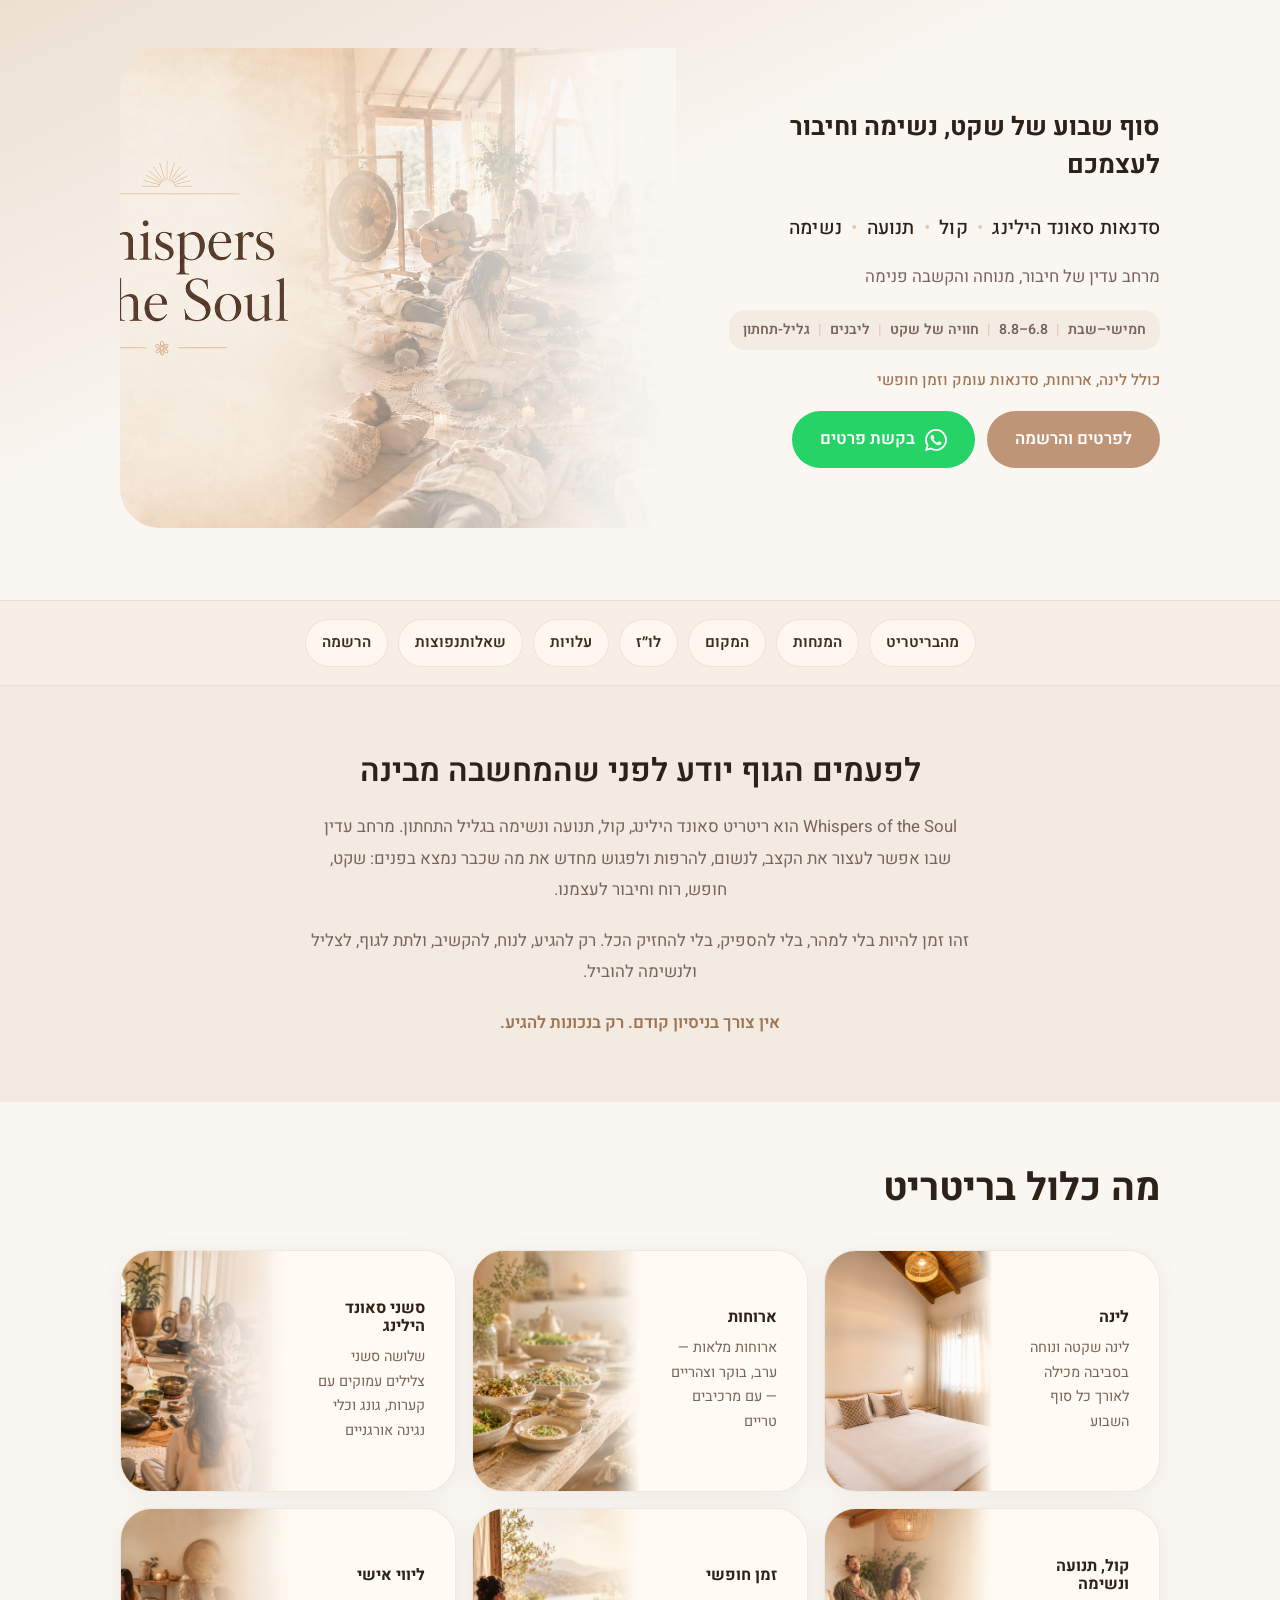
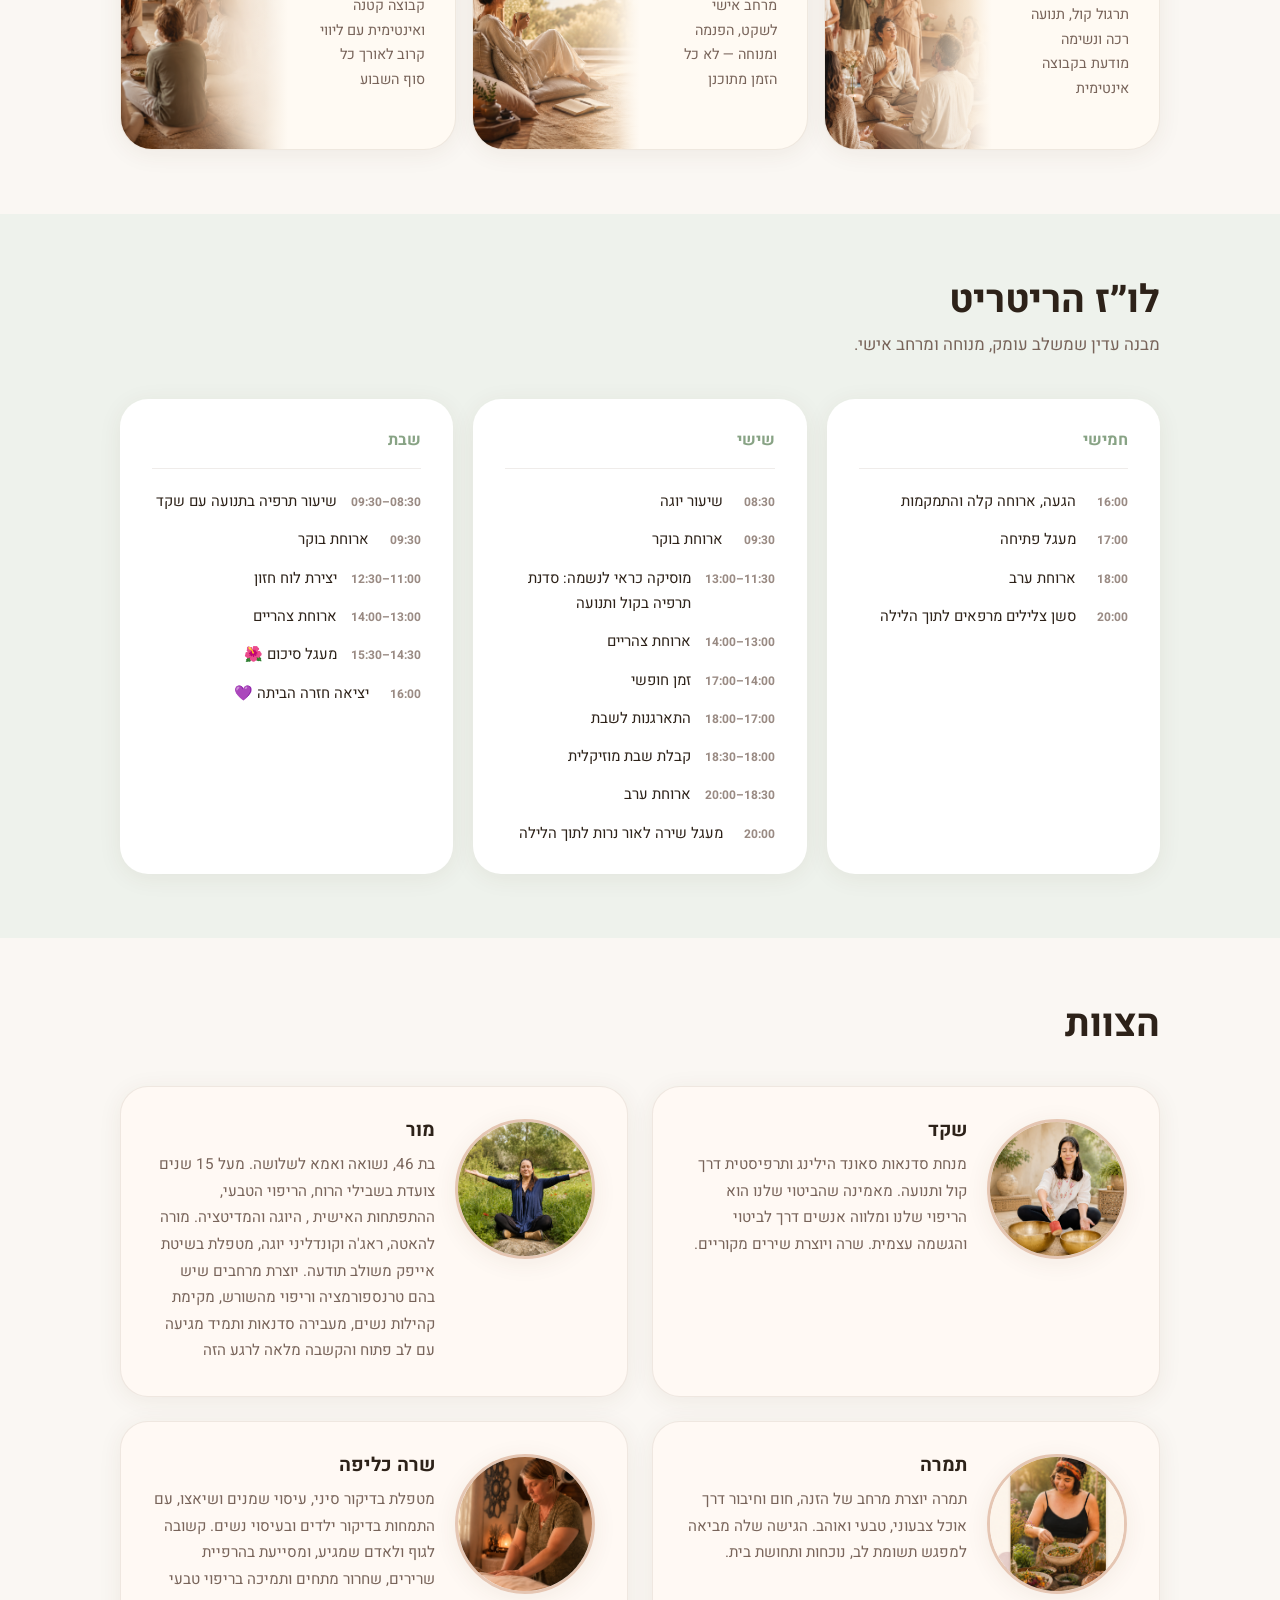
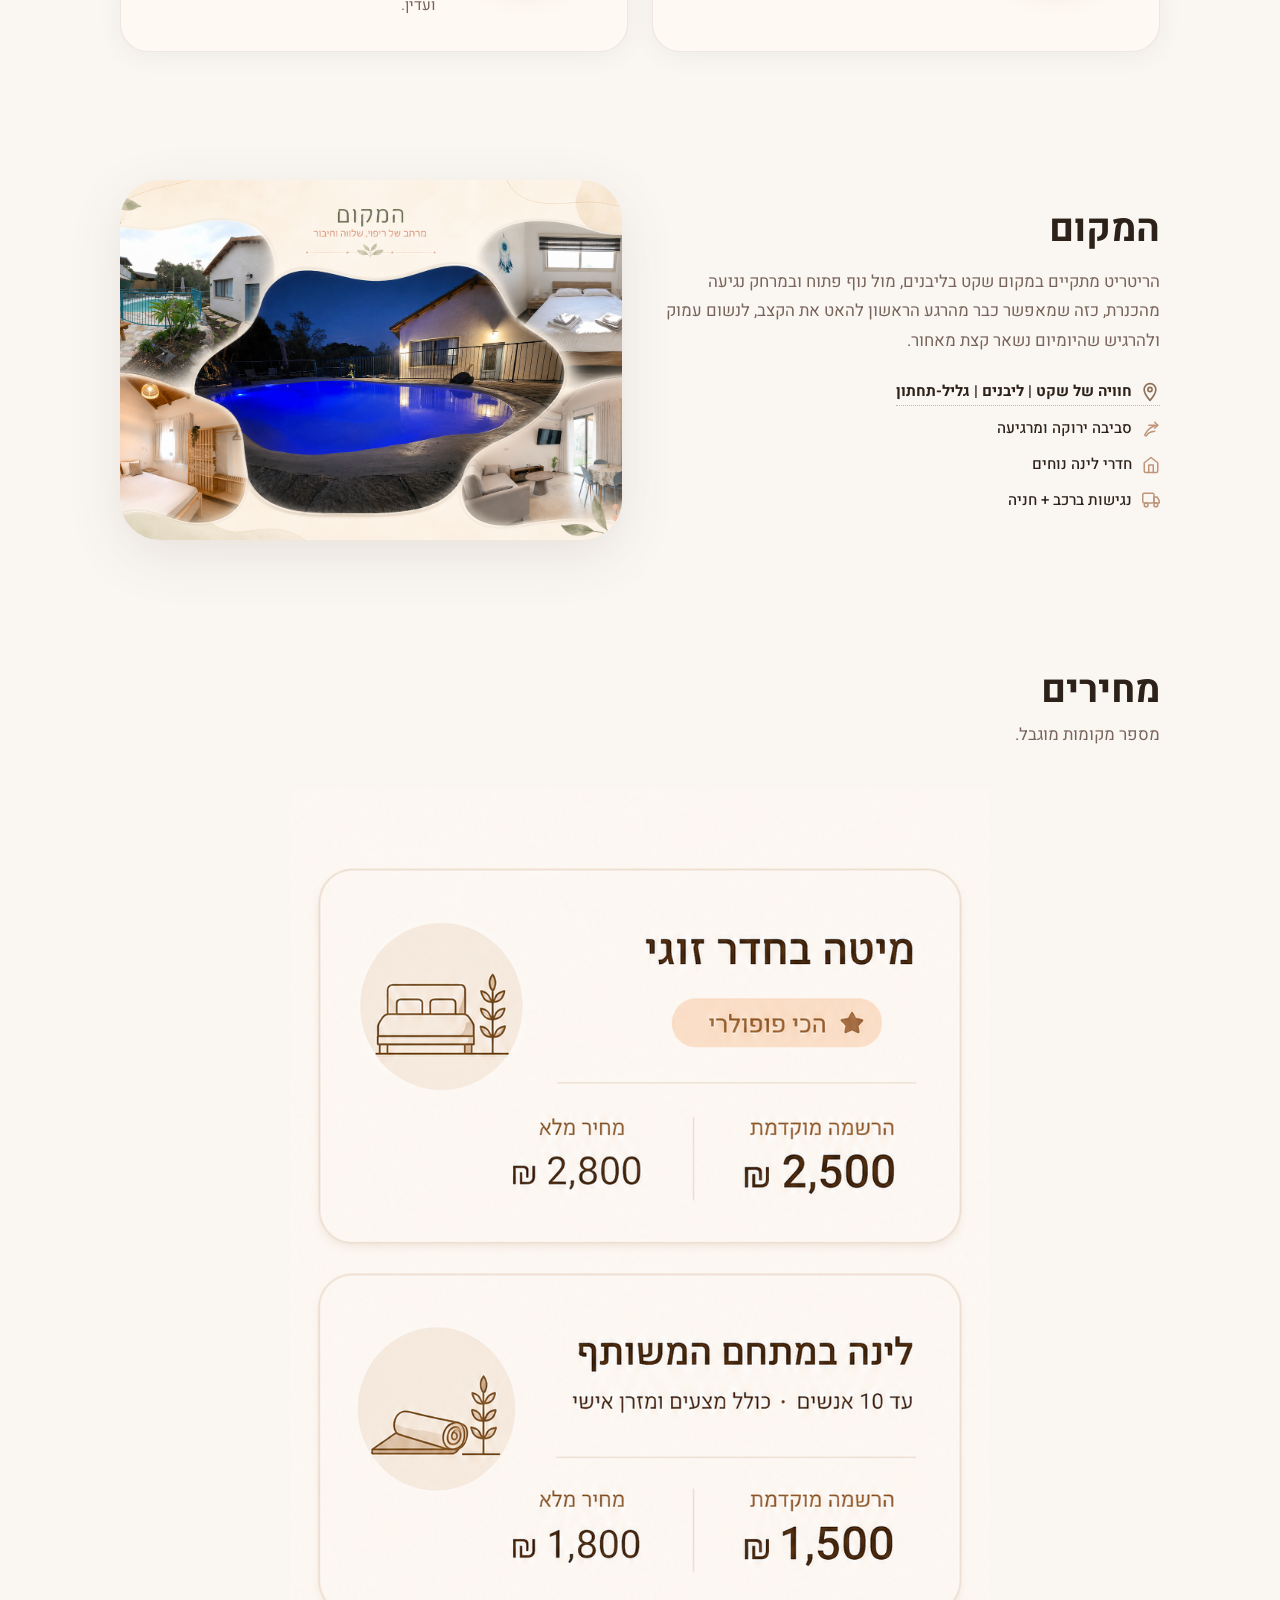
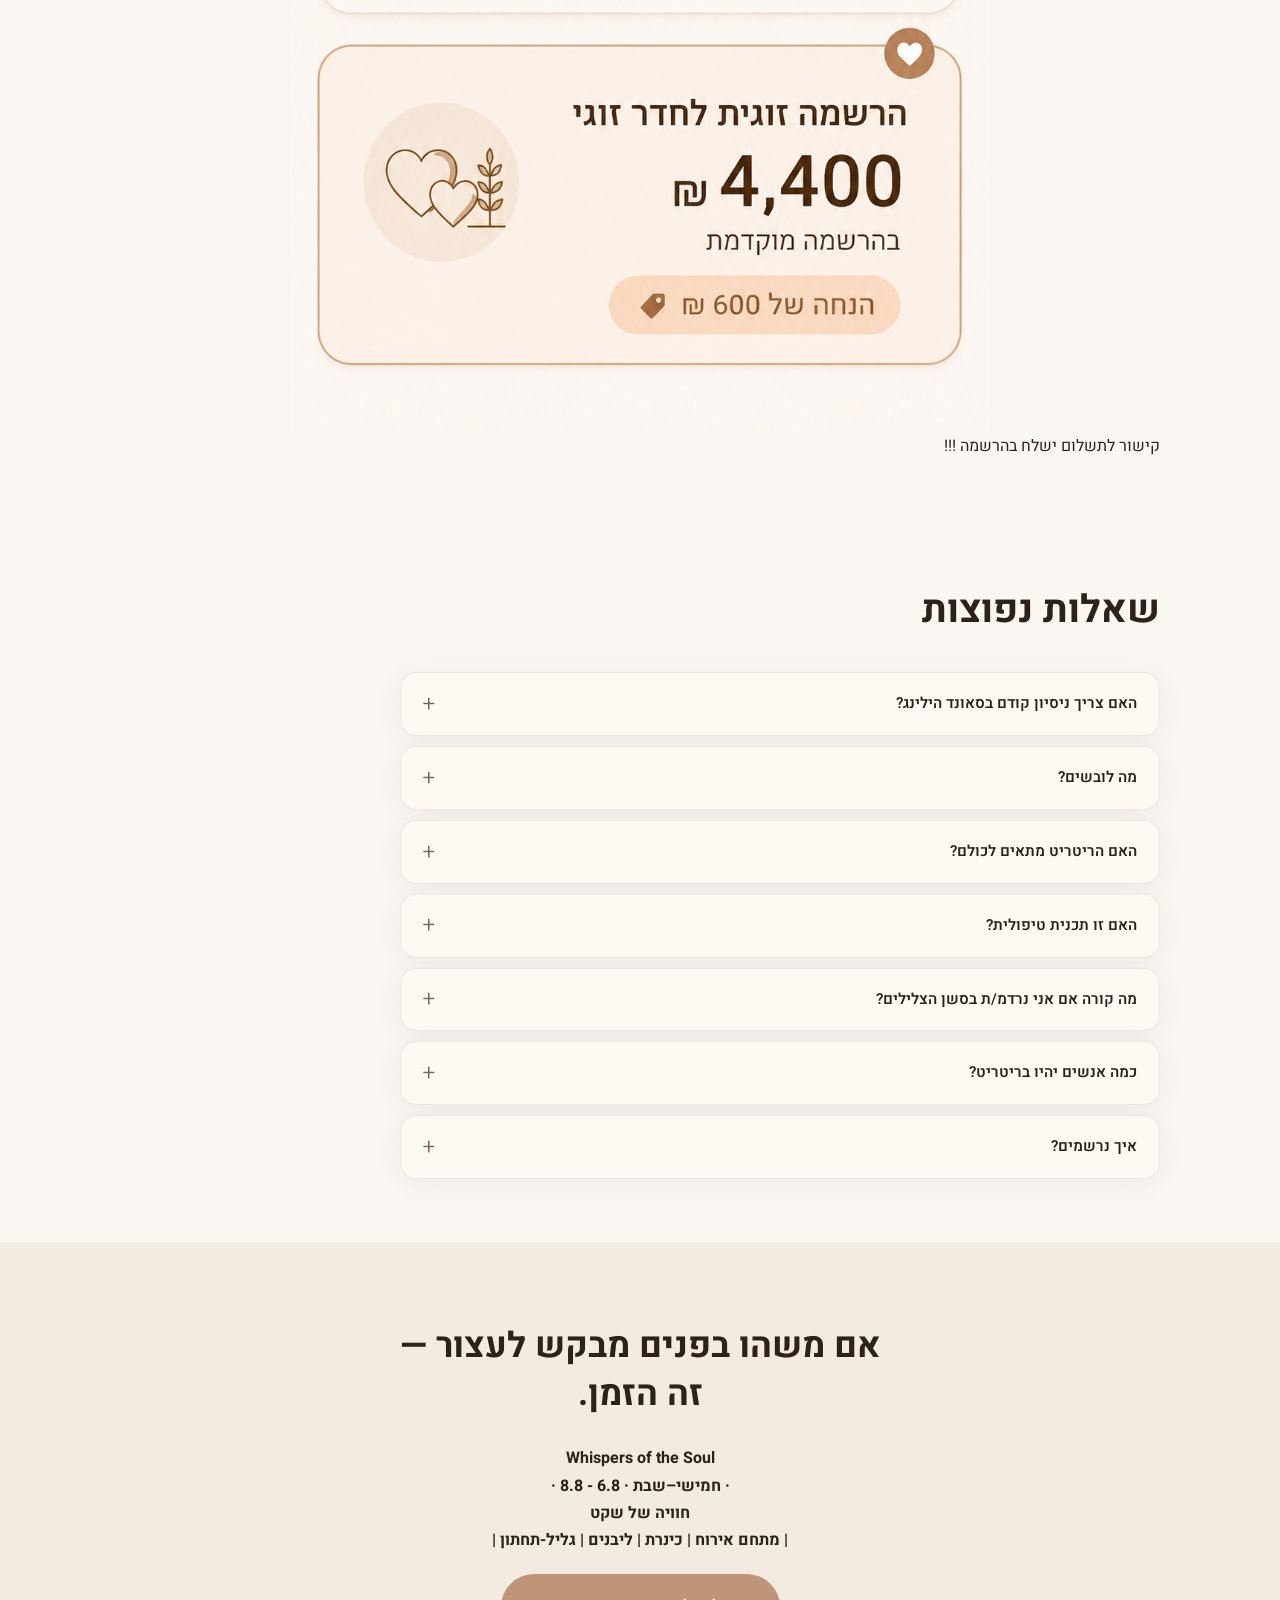
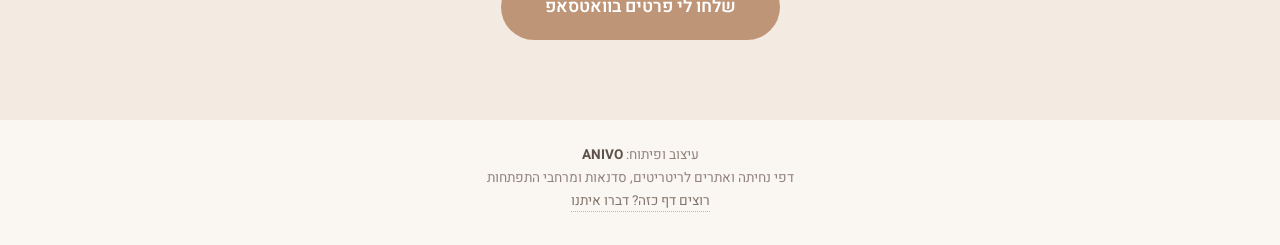
==== commit bd058be2: "Update landing page" ====
--- a/index.html
+++ b/index.html
@@ -172,7 +172,7 @@
             <ul class="day-items">
               <li><span class="time">08:30</span><span>שיעור יוגה</span></li>
               <li><span class="time">09:30</span><span>ארוחת בוקר</span></li>
-              <li><span class="time">11:30–13:00</span><span>מוזיקה כראי לנשמה: סדנת תרפיה בקול ותנועה</span></li>
+              <li><span class="time">11:30–13:00</span><span>מוסיקה כראי לנשמה: סדנת תרפיה בקול ותנועה</span></li>
               <li><span class="time">13:00–14:00</span><span>ארוחת צהריים</span></li>
               <li><span class="time">14:00–17:00</span><span>זמן חופשי</span></li>
               <li><span class="time">17:00–18:00</span><span>התארגנות לשבת</span></li>
@@ -206,7 +206,8 @@
           <div class="facilitator-card">
             <div class="facilitator-img">
               <img src="./images/sound-healing/facilitators/shaked.png"
-                   alt="שקד — מנחת סאונד הילינג" />
+                   alt="שקד — מנחת סאונד הילינג"
+                   class="shaked-portrait" />
             </div>
             <div class="facilitator-text">
               <h3>שקד</h3>
--- a/styles.css
+++ b/styles.css
@@ -53,6 +53,20 @@
 
 ul { margin: 0; padding: 0; }
 
+/* ---- Accessibility ---- */
+
+.visually-hidden {
+  position: absolute;
+  width: 1px;
+  height: 1px;
+  padding: 0;
+  margin: -1px;
+  overflow: hidden;
+  clip: rect(0, 0, 0, 0);
+  white-space: nowrap;
+  border: 0;
+}
+
 /* ---- Layout ---- */
 
 .container {
@@ -135,46 +149,57 @@
    ===================== */
 
 .hero {
-  padding: 32px 0 56px;
+  padding: 0;
+  background: var(--bg);
+  overflow: hidden;
+}
+
+/* Full-bleed image on mobile: remove container side padding */
+.hero .container {
+  padding: 0;
 }
 
 .hero-inner {
   display: grid;
-  gap: 36px;
-}
-
-/* Text column */
+  gap: 0;
+}
+
+/* Text: transparent, sits in the gradient zone at the bottom of the hero image */
 .hero-text {
   display: flex;
   flex-direction: column;
-  gap: 18px;
-}
-
-.eyebrow {
-  font-size: .82rem;
-  font-weight: 700;
-  letter-spacing: .1em;
-  text-transform: uppercase;
-  color: var(--sage);
-  margin: 0;
-}
-
-.hero-title {
-  font-size: clamp(3rem, 10vw, 5.8rem);
-  font-weight: 300;
-  letter-spacing: -.025em;
-  line-height: .95;
-  color: var(--text);
+  gap: 12px;
+  align-items: center;
+  text-align: center;
+  margin-top: -120px;
+  position: relative;
+  z-index: 2;
+  background: transparent;
+  padding: 0 24px 44px;
 }
 
 .hero-sub {
-  font-size: clamp(14px, 2vw, 20px);
+  font-size: clamp(18px, 2vw, 28px);
   font-weight: 600;
   margin: 0;
+  line-height: 1.5;
+}
+
+.hero-topics {
+  display: inline-block;
+  font-size: clamp(1rem, 2.5vw, 1.2rem);
+  font-weight: 500;
+  letter-spacing: .01em;
+}
+
+.topic-sep {
+  color: var(--blush);
+  margin: 0 4px;
+  font-weight: 400;
 }
 
 .hero-desc {
-  font-size: 1rem;
+  font-size: 1.05rem;
   color: var(--muted);
   margin: 0;
 }
@@ -183,20 +208,21 @@
   display: inline-flex;
   align-items: center;
   flex-wrap: wrap;
-  gap: 6px 10px;
-  background: var(--surface-alt);
+  justify-content: center;
+  gap: 5px 8px;
+  background: rgba(243, 235, 225, .90);
   border-radius: var(--r-sm);
-  padding: 10px 18px;
-  font-size: .9rem;
+  padding: 8px 14px;
+  font-size: .88rem;
   font-weight: 600;
   color: var(--muted);
-  width: fit-content;
+  max-width: 100%;
 }
 
 .sep { color: var(--blush); }
 
 .hero-includes {
-  font-size: .9rem;
+  font-size: .95rem;
   font-weight: 500;
   color: var(--clay-dark);
   margin: 0;
@@ -204,26 +230,145 @@
 
 .hero-actions {
   display: flex;
-  flex-wrap: wrap;
+  flex-direction: column;
+  align-items: center;
   gap: 12px;
-}
-
-.hero-note {
-  font-size: .85rem;
-  color: var(--muted);
-  line-height: 1.6;
-  padding-right: 14px;
-  border-right: 3px solid var(--blush);
-  margin: 0;
-}
-
-/* Image column */
+  width: 100%;
+  margin-top: 4px;
+}
+
+/* Full-width buttons on mobile */
+.hero-actions .btn {
+  width: 100%;
+  max-width: 300px;
+  min-height: 52px;
+  gap: 10px;
+  font-size: 1.05rem;
+}
+
+/* WhatsApp icon: fixed size, never shrinks */
+.btn-wa svg {
+  width: 22px;
+  height: 22px;
+  flex-shrink: 0;
+}
+
+/* Image column — appears first on mobile via order */
+.hero-image {
+  position: relative;
+  order: -1;
+}
+
+.hero-image picture {
+  display: block;
+  width: 100%;
+}
+
 .hero-image img {
   width: 100%;
-  height: 300px;
-  object-fit: cover;
-  border-radius: var(--r-lg);
-  box-shadow: var(--shadow);
+  height: auto;
+  display: block;
+  border-radius: 0;
+  box-shadow: none;
+}
+
+/* Mobile: image dissolves downward into page background */
+.hero-image::after {
+  content: '';
+  position: absolute;
+  inset: 0;
+  background: linear-gradient(
+    to bottom,
+    transparent 36%,
+    rgba(250, 247, 243, .50) 58%,
+    rgba(250, 247, 243, .90) 78%,
+    var(--bg) 95%
+  );
+  pointer-events: none;
+}
+
+/* =====================
+   SECTION NAV
+   ===================== */
+
+.section-nav {
+  position: relative;
+  z-index: 5;
+  display: flex;
+  justify-content: center;
+  gap: 10px;
+  padding: 18px 16px;
+  width: 100%;
+  box-sizing: border-box;
+  background: #f7efe6;
+  border-top: 1px solid rgba(150, 110, 80, .12);
+  border-bottom: 1px solid rgba(150, 110, 80, .12);
+}
+
+.section-nav a {
+  color: #3b2c24;
+  text-decoration: none;
+  font-weight: 600;
+  font-size: .95rem;
+  padding: 10px 16px;
+  border-radius: 999px;
+  background: rgba(255, 250, 243, .75);
+  border: 1px solid rgba(150, 110, 80, .14);
+  white-space: nowrap;
+  transition: background-color .2s ease, color .2s ease, border-color .2s ease, transform .2s ease;
+}
+
+.section-nav a:hover {
+  background: #c49a7c;
+  color: #fff;
+  border-color: #c49a7c;
+  transform: translateY(-1px);
+}
+
+.section-nav a:focus-visible {
+  outline: 2px solid rgba(196, 154, 124, .55);
+  outline-offset: 3px;
+}
+
+@media (max-width: 767px) {
+  .hero-text {
+    padding-bottom: 24px;
+  }
+
+  .section-nav {
+    display: grid;
+    grid-template-columns: repeat(3, 1fr);
+    gap: 8px;
+    width: calc(100% - 32px);
+    max-width: 390px;
+    margin: 14px auto 0;
+    padding: 10px;
+    box-sizing: border-box;
+    overflow: visible;
+    background: rgba(247, 239, 230, .72);
+    border-top: 1px solid rgba(150, 110, 80, .10);
+    border-bottom: 1px solid rgba(150, 110, 80, .10);
+    border-radius: 20px;
+  }
+
+  .section-nav a {
+    min-width: 0;
+    min-height: 42px;
+    padding: 6px;
+    font-size: .68rem;
+    line-height: 1.15;
+    text-align: center;
+    white-space: normal;
+    display: inline-flex;
+    flex-direction: column;
+    align-items: center;
+    justify-content: center;
+    border-radius: 999px;
+  }
+
+  .section-nav a span {
+    display: block;
+  }
 }
 
 /* =====================
@@ -294,6 +439,93 @@
   font-size: .9rem;
   color: var(--muted);
   line-height: 1.65;
+}
+
+.include-card--split {
+  position: relative;
+  display: grid;
+  grid-template-columns: 1fr 1fr;
+  align-items: stretch;
+  min-height: 240px;
+  padding: 0;
+  overflow: hidden;
+  background: #fffaf3;
+  border-radius: 32px;
+}
+
+.include-card--split .include-card-content {
+  display: flex;
+  flex-direction: column;
+  justify-content: center;
+  padding: 28px 30px;
+  text-align: right;
+}
+
+.include-card--split .include-card-content h3 {
+  margin: 0 0 10px;
+}
+
+.include-card--split .include-card-content p {
+  margin: 0;
+  line-height: 1.7;
+}
+
+.include-card--split .include-card-media {
+  position: relative;
+  height: 100%;
+  min-height: 240px;
+  overflow: hidden;
+}
+
+.include-card--split .include-card-media img {
+  position: relative;
+  z-index: 1;
+  width: 100%;
+  height: 100%;
+  object-fit: cover;
+  object-position: center center;
+  display: block;
+}
+
+.include-card--split .include-card-media::before {
+  content: '';
+  position: absolute;
+  inset: 0;
+  pointer-events: none;
+  z-index: 2;
+  background: linear-gradient(
+    to right,
+    rgba(255, 250, 243, 0)    0%,
+    rgba(255, 250, 243, 0)    72%,
+    rgba(255, 250, 243, 0.18) 86%,
+    #fffaf3                   100%
+  );
+}
+
+@media (max-width: 767px) {
+  .include-card--split {
+    grid-template-columns: 1fr 1fr;
+    min-height: 190px;
+  }
+
+  .include-card--split .include-card-media {
+    min-height: 190px;
+  }
+
+  .include-card--split .include-card-content {
+    padding: 20px 22px;
+  }
+
+  .include-card--split .include-card-content p {
+    font-size: .88rem;
+    line-height: 1.65;
+  }
+}
+
+/* Free-time card: shift crop left to show person and resting space */
+.include-card--free-time .include-card-media img {
+  object-fit: cover;
+  object-position: 12% center;
 }
 
 /* =====================
@@ -381,8 +613,8 @@
 }
 
 .facilitator-img {
-  width: 100px;
-  height: 100px;
+  width: 140px;
+  height: 140px;
   border-radius: 50%;
   overflow: hidden;
   border: 3px solid var(--blush);
@@ -397,6 +629,13 @@
   border-radius: 0;
 }
 
+.facilitator-img img.shaked-portrait {
+  object-fit: cover;
+  object-position: center center;
+  transform: scale(1);
+  transform-origin: center center;
+}
+
 .facilitator-text h3 {
   font-size: 1.2rem;
   margin-bottom: 10px;
@@ -439,6 +678,50 @@
 .venue-list li {
   font-size: .95rem;
   font-weight: 500;
+  display: flex;
+  align-items: center;
+  gap: 10px;
+}
+
+.venue-list-icon {
+  display: inline-flex;
+  width: 18px;
+  height: 18px;
+  flex-shrink: 0;
+  color: var(--clay);
+}
+
+.venue-list-icon svg {
+  width: 100%;
+  height: 100%;
+}
+
+.venue-location-link {
+  display: inline-flex;
+  align-items: center;
+  gap: 8px;
+  color: inherit;
+  text-decoration: none;
+  font-weight: 700;
+  border-bottom: 1px dotted rgba(150, 100, 70, .45);
+  transition: border-bottom-color .15s ease;
+}
+
+.venue-location-link:hover {
+  border-bottom-color: rgba(150, 100, 70, .9);
+}
+
+.venue-location-icon {
+  display: inline-flex;
+  width: 20px;
+  height: 20px;
+  flex-shrink: 0;
+  color: #8f6f55;
+}
+
+.venue-location-icon svg {
+  width: 100%;
+  height: 100%;
 }
 
 .venue-img img {
@@ -509,6 +792,25 @@
   text-align: center;
   font-size: .88rem;
   color: var(--muted);
+}
+
+.pricing-payment {
+  display: flex;
+  flex-direction: column;
+  align-items: center;
+  gap: 16px;
+  margin-top: 28px;
+  padding-top: 24px;
+  border-top: 1px solid var(--border);
+}
+
+.pricing-payment-note {
+  font-size: .88rem;
+  color: var(--muted);
+  text-align: center;
+  max-width: 480px;
+  line-height: 1.65;
+  margin: 0;
 }
 
 /* =====================
@@ -596,6 +898,35 @@
 }
 
 /* =====================
+   SITE CREDIT
+   ===================== */
+
+.site-credit {
+  padding: 24px 16px 32px;
+  text-align: center;
+  font-size: .85rem;
+  color: rgba(80, 60, 48, .62);
+  line-height: 1.7;
+}
+
+.site-credit strong {
+  color: rgba(60, 45, 36, .82);
+  font-weight: 700;
+}
+
+.site-credit-link {
+  color: rgba(80, 60, 48, .70);
+  text-decoration: none;
+  border-bottom: 1px dotted rgba(80, 60, 48, .35);
+  transition: color .15s ease, border-bottom-color .15s ease;
+}
+
+.site-credit-link:hover {
+  color: rgba(60, 45, 36, .90);
+  border-bottom-color: rgba(60, 45, 36, .60);
+}
+
+/* =====================
    FLOATING WA BUTTON
    ===================== */
 
@@ -613,7 +944,20 @@
   justify-content: center;
   box-shadow: 0 4px 24px rgba(37, 211, 102, .40);
   z-index: 100;
-  transition: transform .2s ease, box-shadow .2s ease;
+  opacity: 0;
+  pointer-events: none;
+  transition: transform .2s ease, box-shadow .2s ease, opacity .3s ease;
+}
+
+.wa-float.is-visible {
+  opacity: 1;
+  pointer-events: auto;
+}
+
+.wa-float.is-hidden {
+  opacity: 0;
+  pointer-events: none;
+  transform: translateY(12px);
 }
 
 .wa-float:hover {
@@ -641,17 +985,71 @@
 
 @media (min-width: 768px) {
   .hero {
-    padding: 48px 0 64px;
+    padding: 48px 0 72px;
+    background: linear-gradient(155deg, #ece0d2 0%, var(--bg) 46%);
+    overflow: visible;
+  }
+
+  /* Restore standard container padding on desktop */
+  .hero .container {
+    padding: 0 20px;
   }
 
   .hero-inner {
-    grid-template-columns: 1fr 1fr;
+    grid-template-columns: 1fr 1.15fr;
     align-items: center;
-    gap: 56px;
-  }
-
+    gap: 0;
+  }
+
+  /* Desktop: reset order — RTL places text right, image left */
+  .hero-image {
+    order: 0;
+    min-height: 480px;
+  }
+
+  /* Desktop: override mobile gradient with a horizontal rightward fade */
+  .hero-image::after {
+    border-radius: var(--r-lg) 0 0 var(--r-lg);
+    background: linear-gradient(
+      to right,
+      transparent 28%,
+      rgba(250, 247, 243, 0.70) 60%,
+      rgba(250, 247, 243, 0.95) 86%,
+      rgba(250, 247, 243, 1) 100%
+    );
+  }
+
+  /* Outer (left) corners rounded, inner edge square */
   .hero-image img {
-    height: 480px;
+    height: 100%;
+    min-height: 480px;
+    object-fit: cover;
+    border-radius: var(--r-lg) 0 0 var(--r-lg);
+  }
+
+  /* Reset all mobile card/overlap styles */
+  .hero-text {
+    margin-top: 0;
+    position: static;
+    background: transparent;
+    padding: 0 0 0 40px;
+    align-items: flex-start;
+    text-align: start;
+    gap: 18px;
+  }
+
+  /* Reset mobile button width constraints */
+  .hero-actions {
+    flex-direction: row;
+    width: auto;
+    gap: 12px;
+    margin-top: 0;
+  }
+
+  .hero-actions .btn {
+    width: auto;
+    max-width: none;
+    min-height: auto;
   }
 
   .schedule-grid {
@@ -682,25 +1080,7 @@
    ===================== */
 
 @media (min-width: 1024px) {
-  .hero-image img {
-    height: 560px;
-  }
-
   .includes-grid {
     grid-template-columns: repeat(3, 1fr);
   }
 }
-
-.include-card--sound-healing .include-card-media::before {
-  background: linear-gradient(
-    to right,
-    rgba(255, 250, 243, 0) 0%,
-    rgba(255, 250, 243, 0) 75%,
-    rgba(255, 250, 243, 0.22) 88%,
-    #fffaf3 100%
-  );
-}
-
-.include-card--sound-healing .include-card-media img {
-  object-position: 32% center;
-}
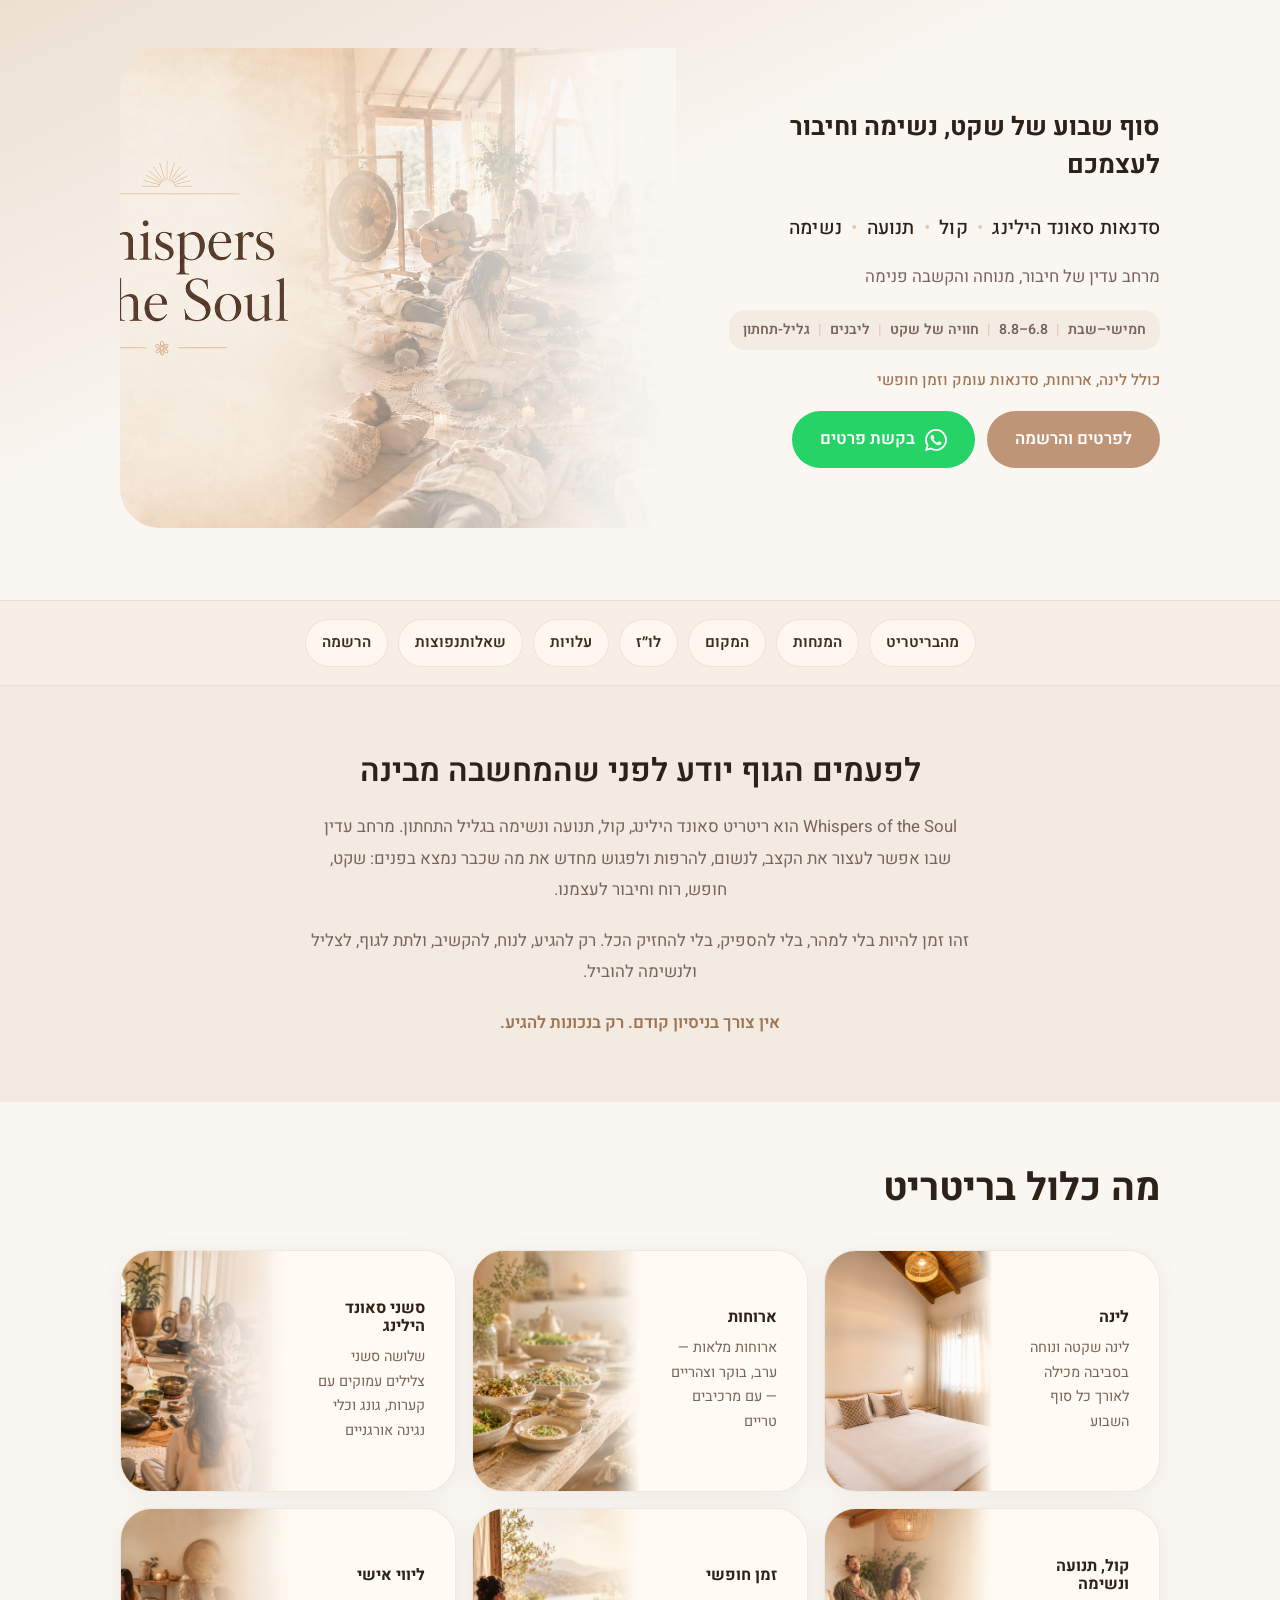
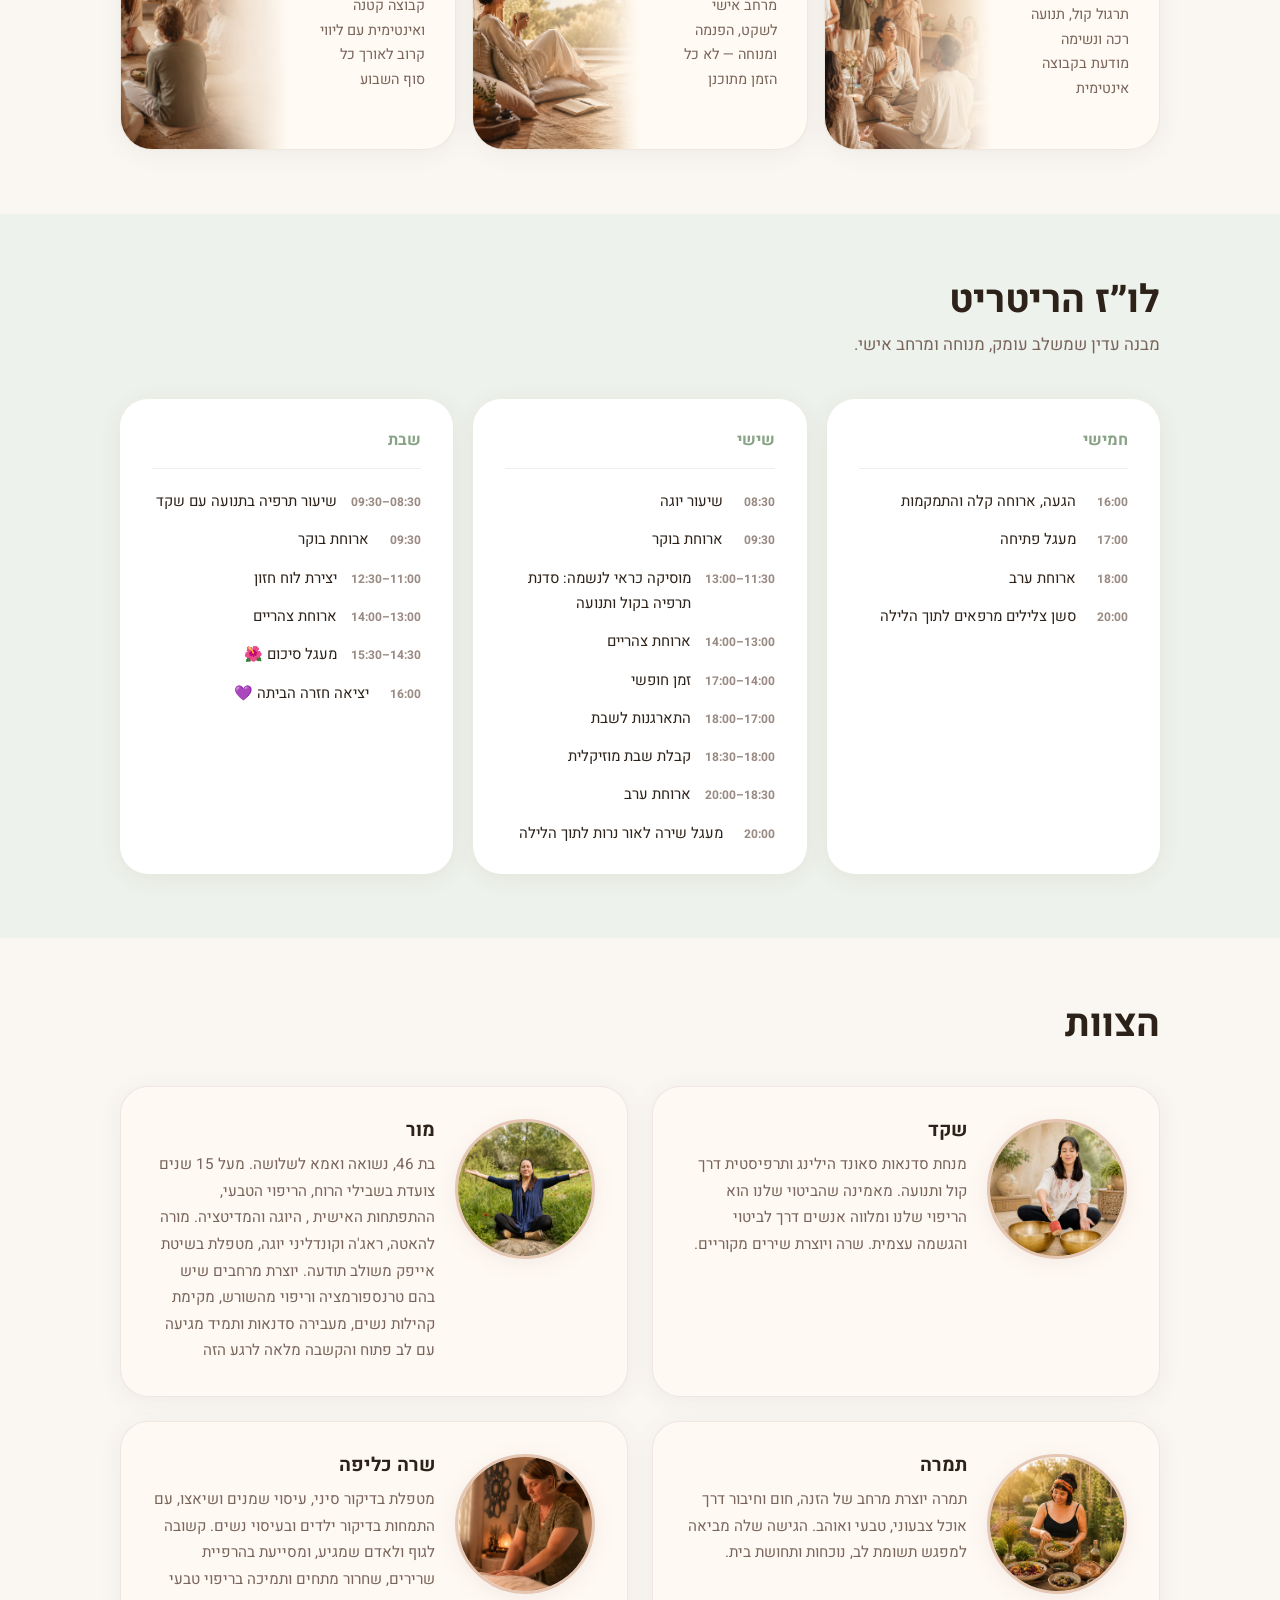
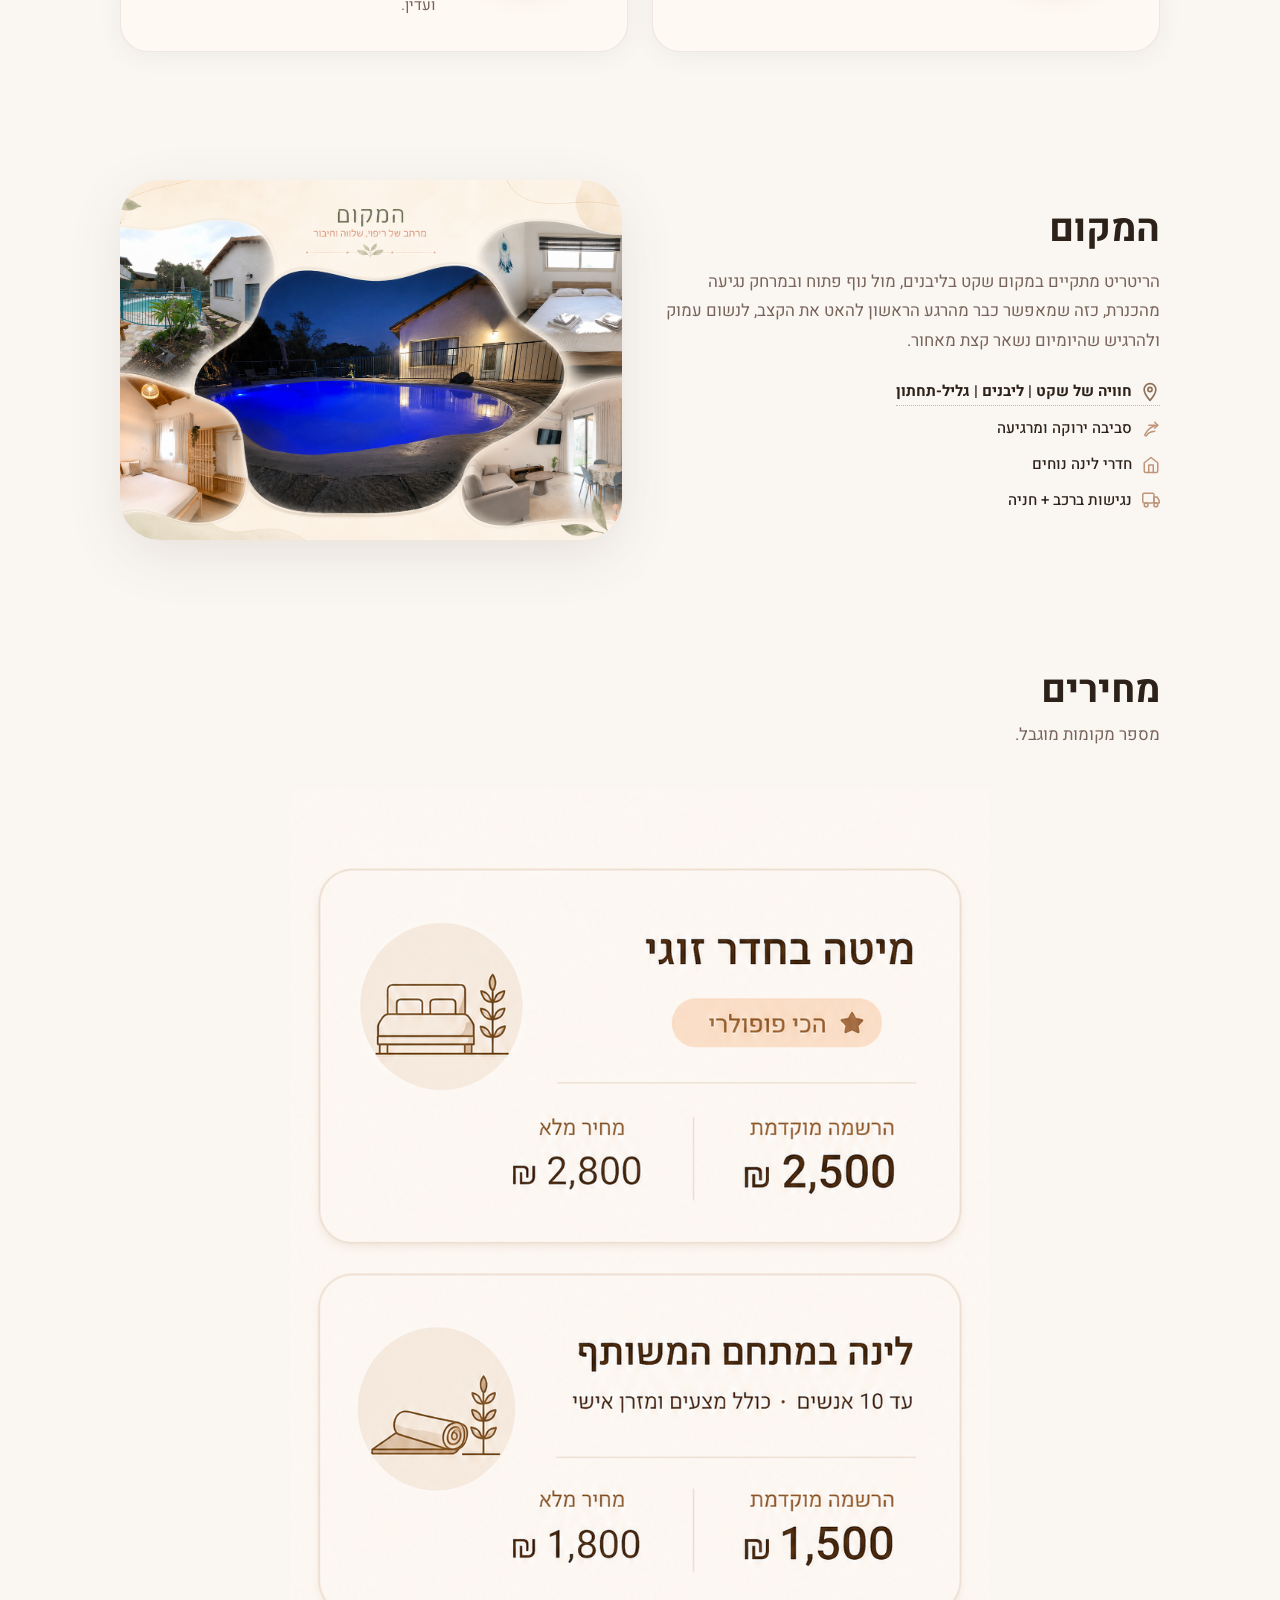
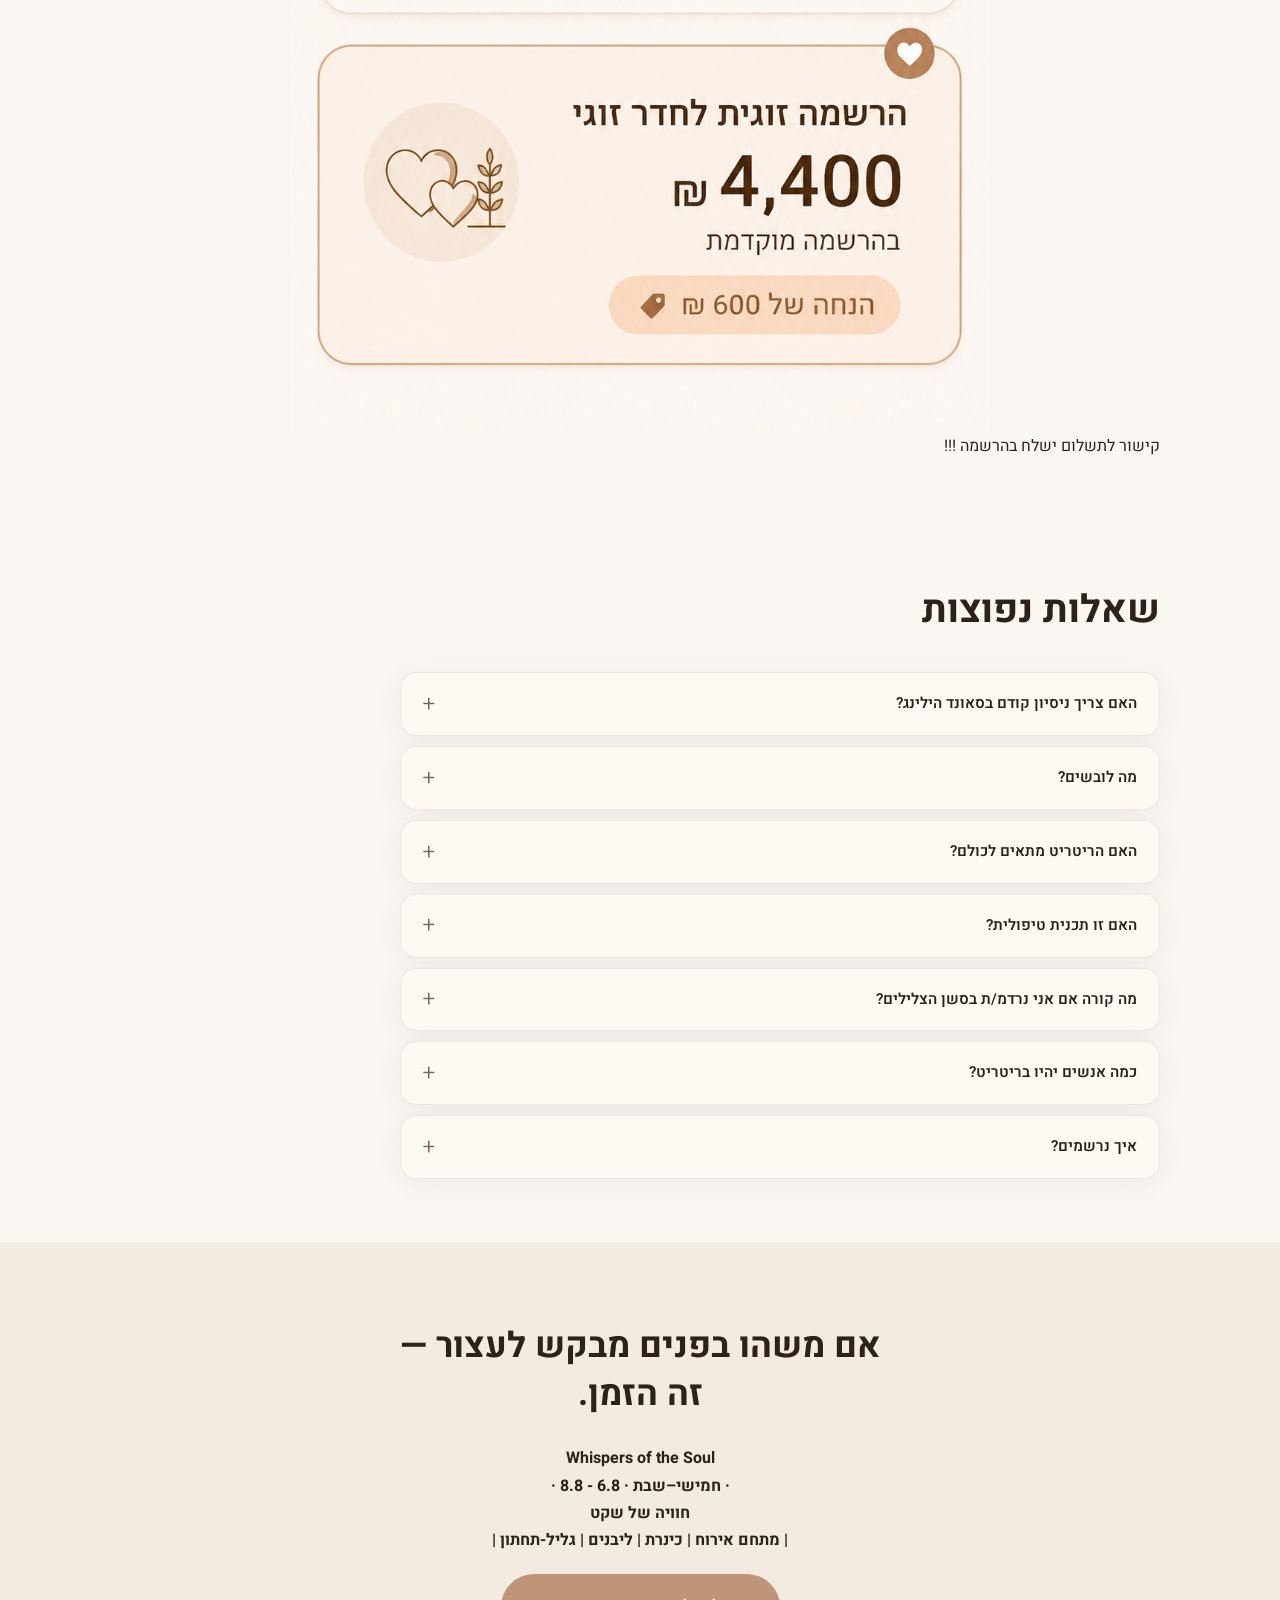
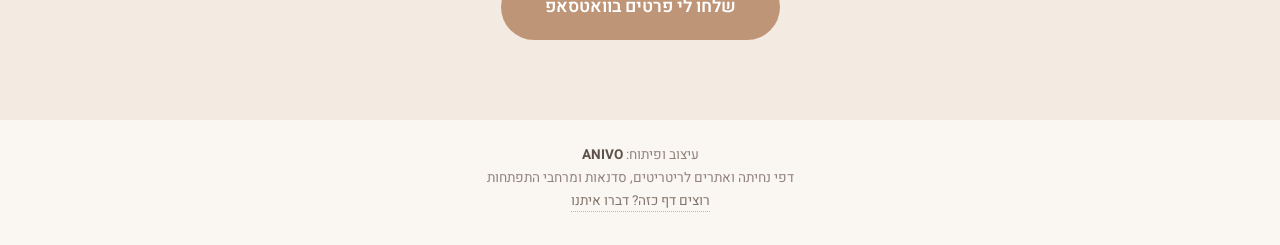
==== commit 0deed84d: "Update landing page" ====
--- a/index.html
+++ b/index.html
@@ -225,7 +225,7 @@
             </div>
           </div>
           <div class="facilitator-card">
-            <div class="facilitator-img">
+            <div class="facilitator-img tamara-portrait">
               <img src="./images/sound-healing/facilitators/mama-tamara.png"
                    alt="תמרה — אוכל, חום וחיבור" />
             </div>
--- a/styles.css
+++ b/styles.css
@@ -594,6 +594,10 @@
 /* =====================
    FACILITATORS
    ===================== */
+.facilitator-img img.tamara-portrait {
+  transform: scale(1.5);
+  transform-origin: center center;
+}
 
 .facilitators-grid {
   display: grid;
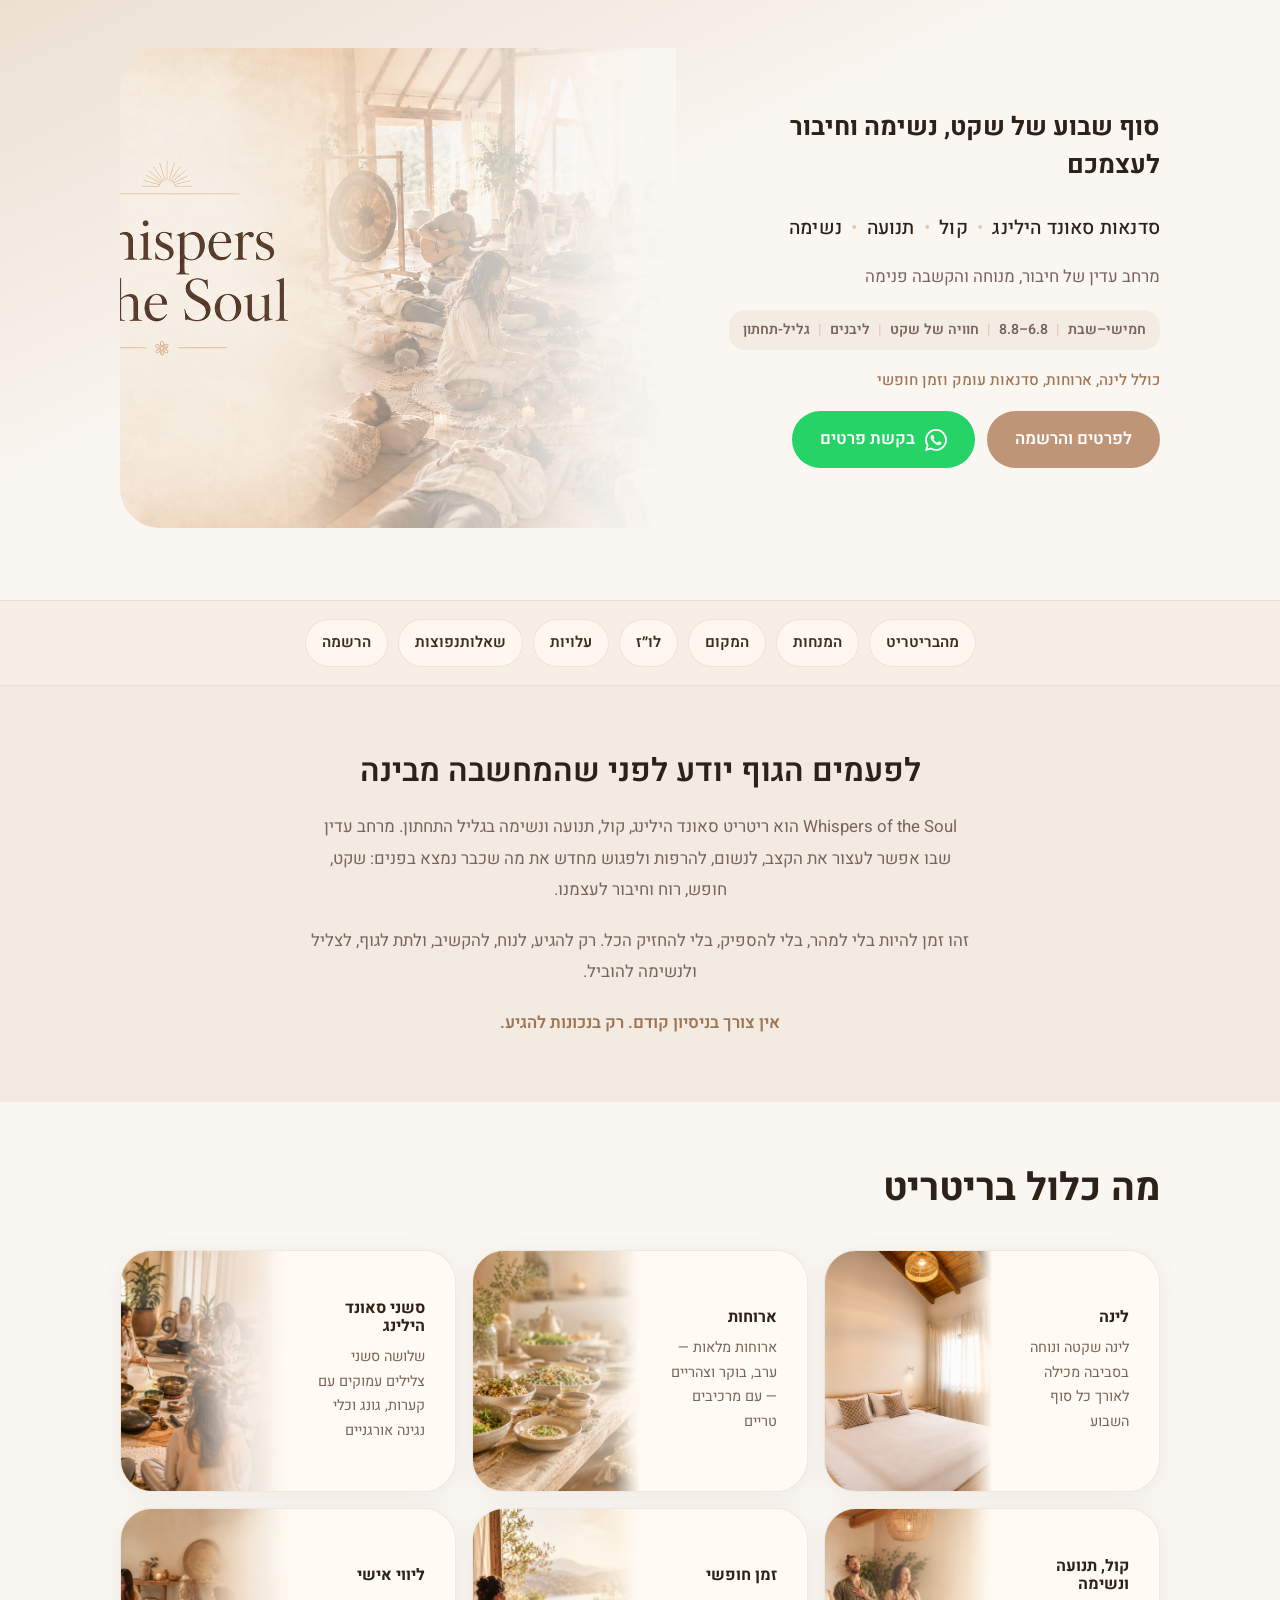
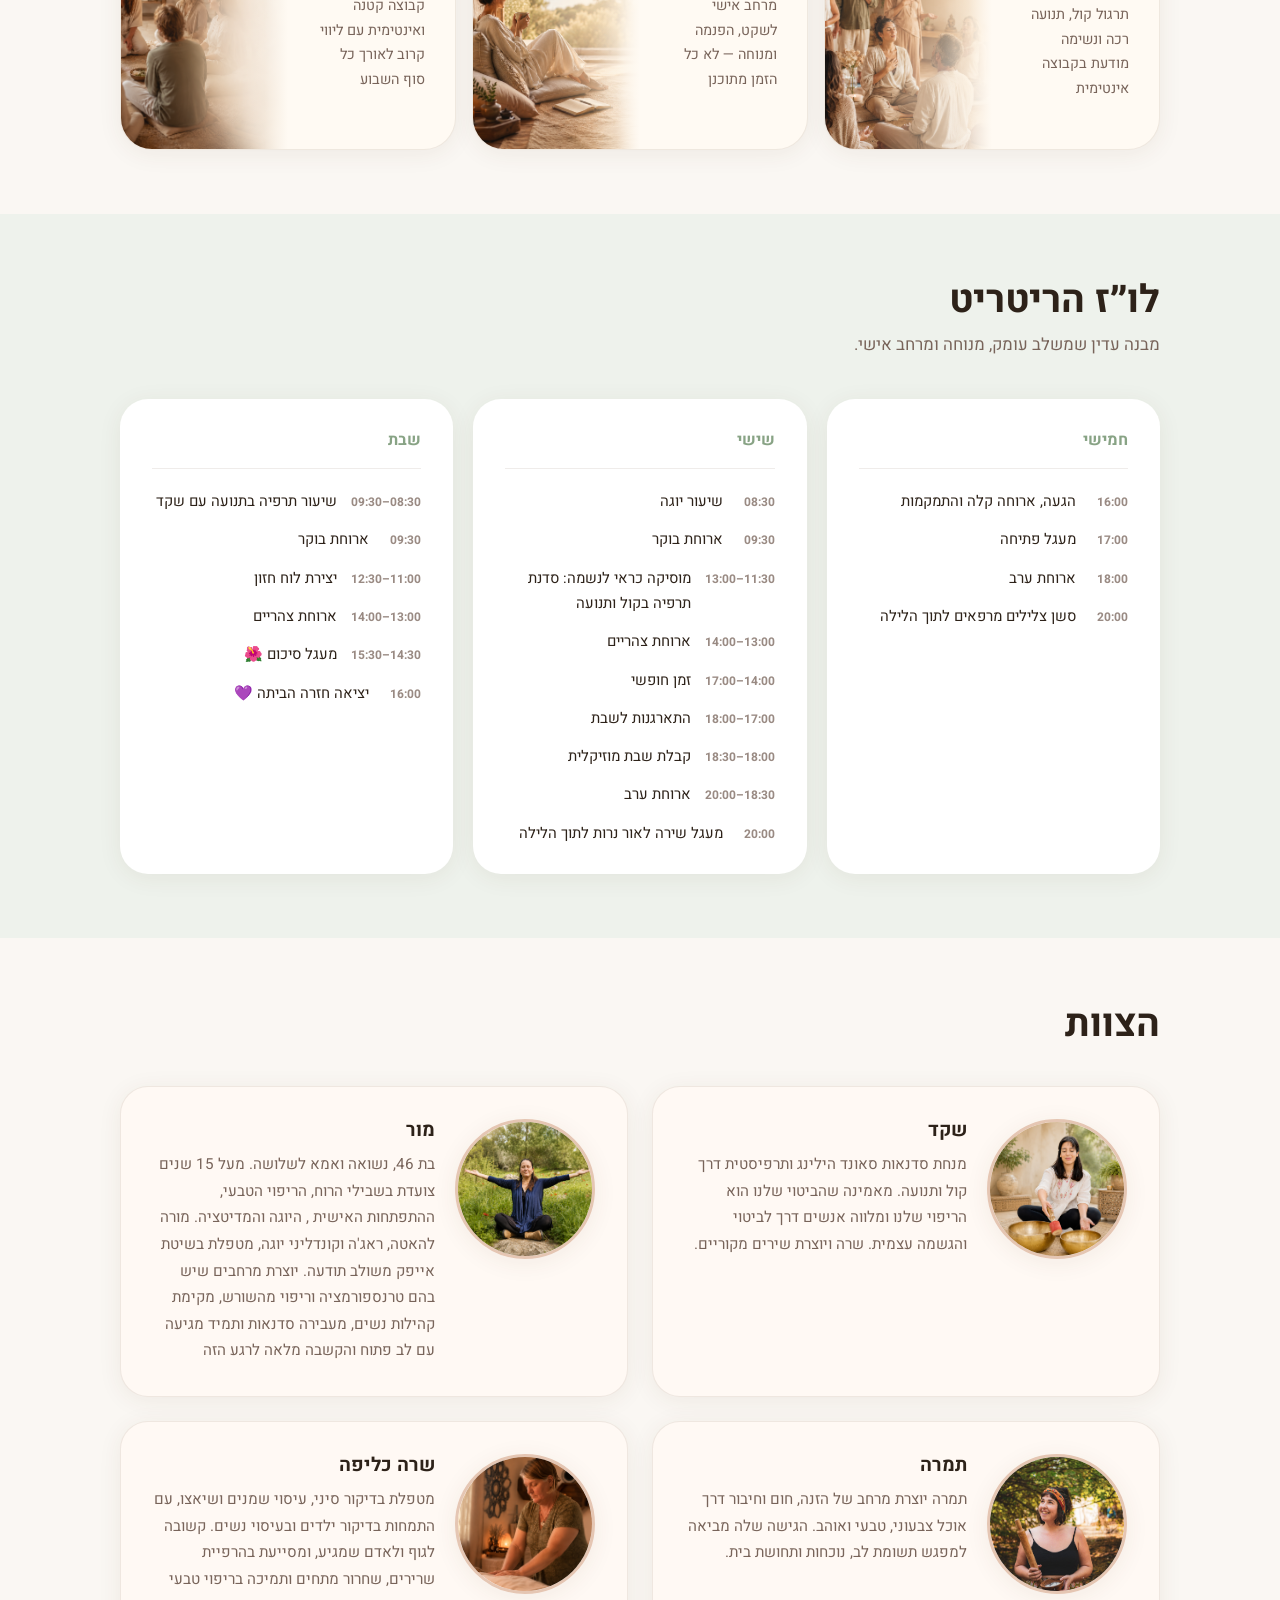
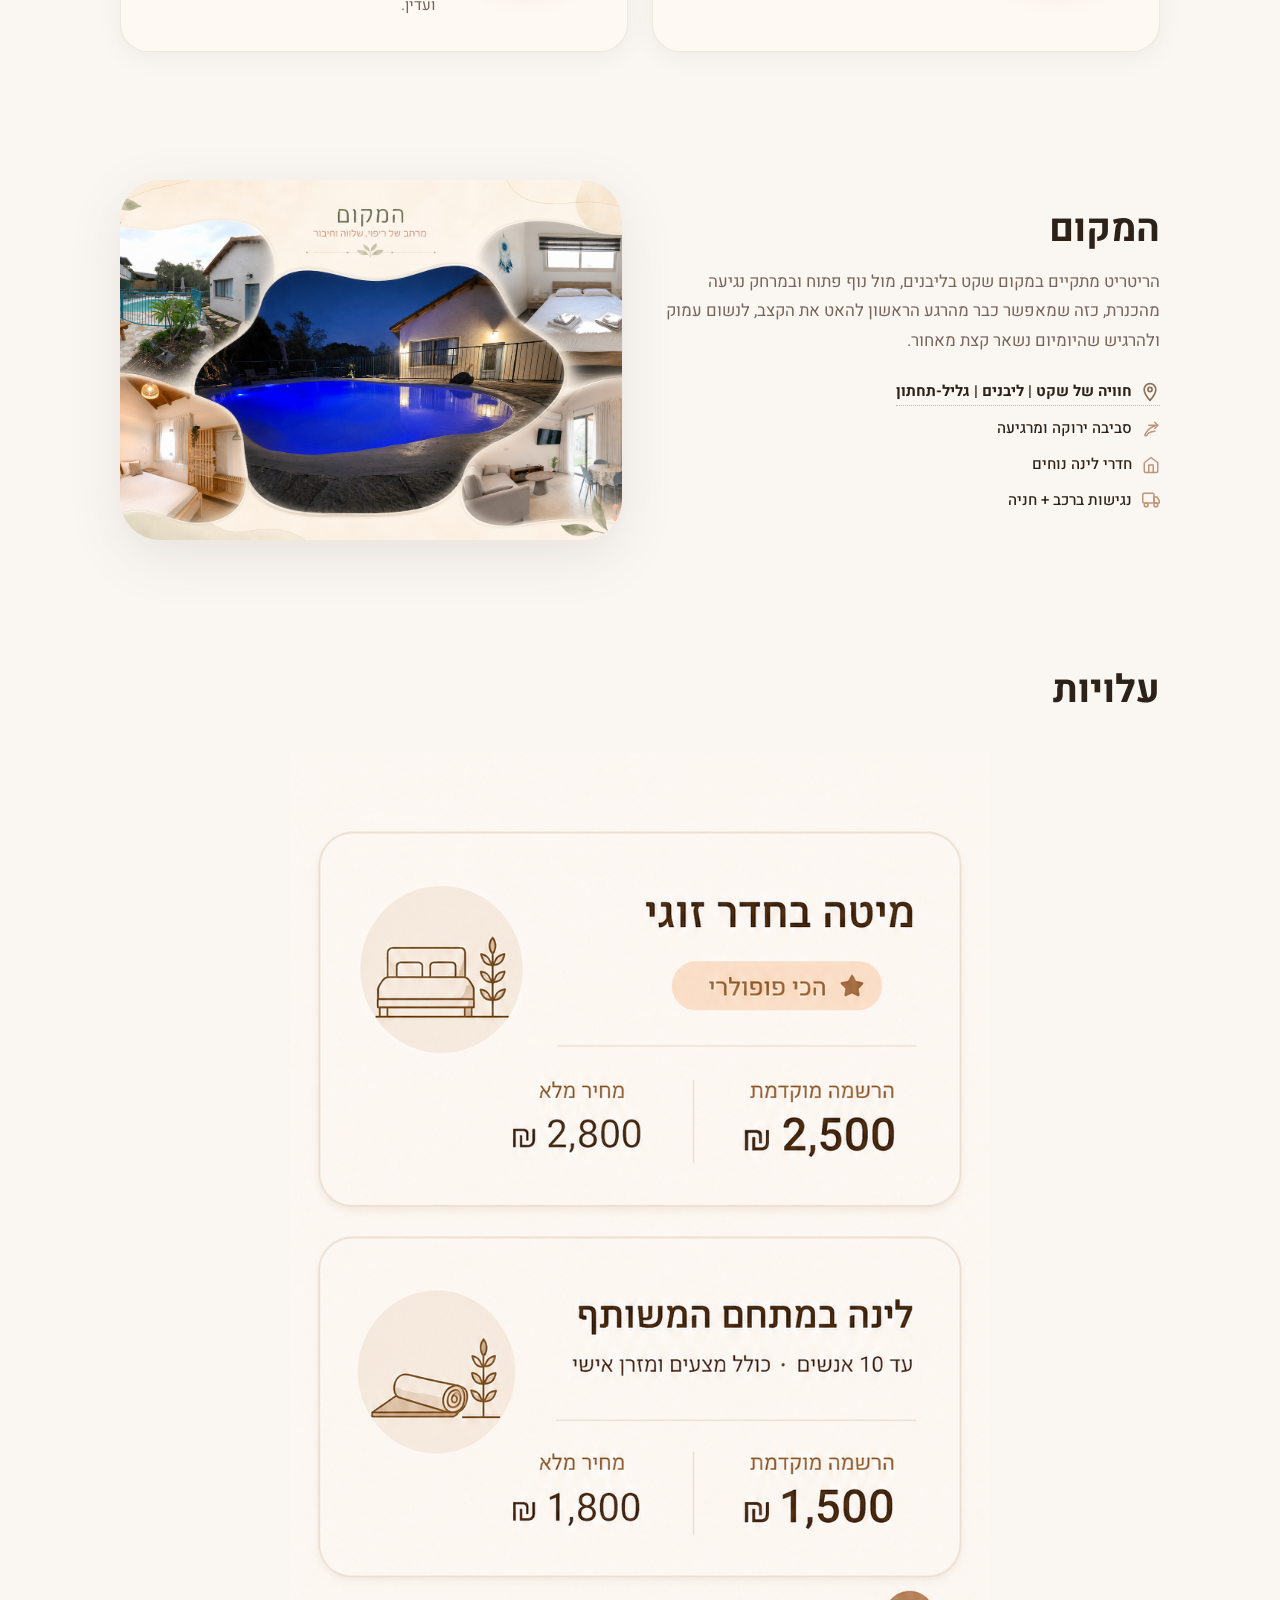
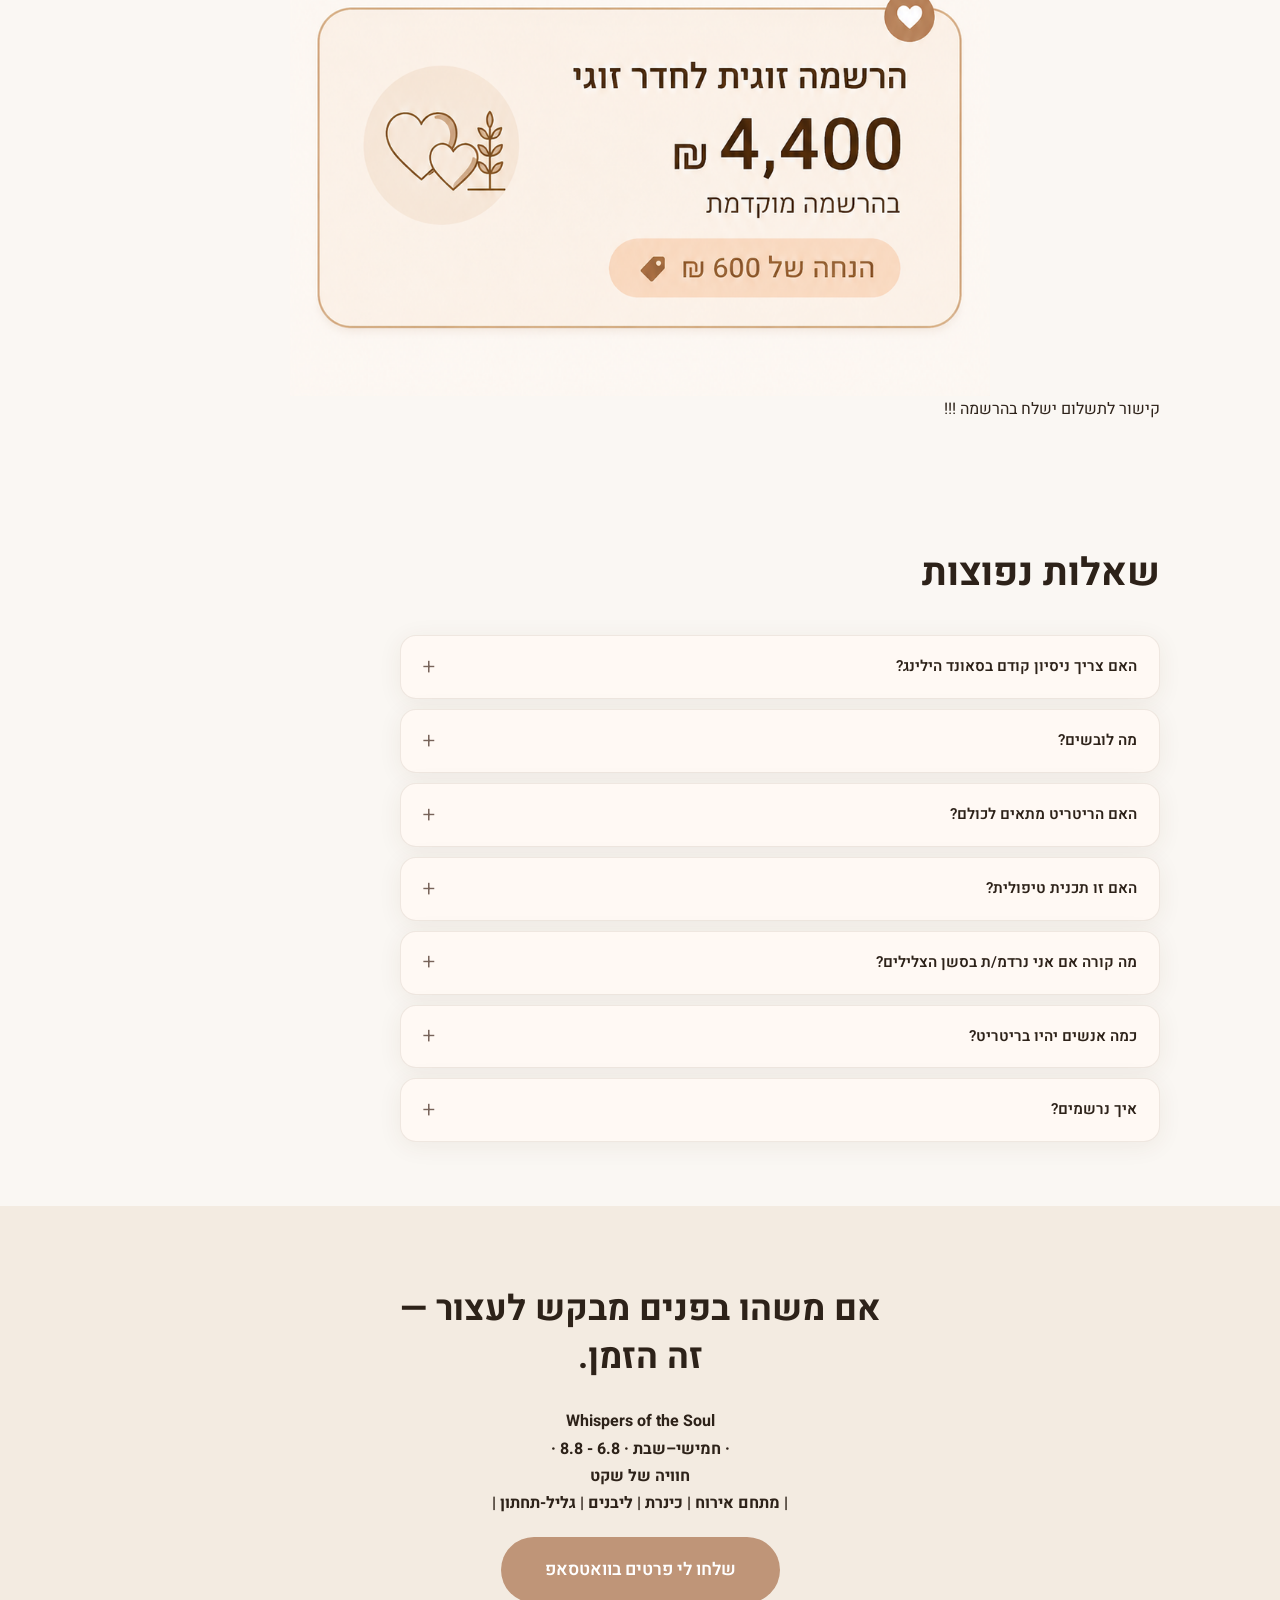
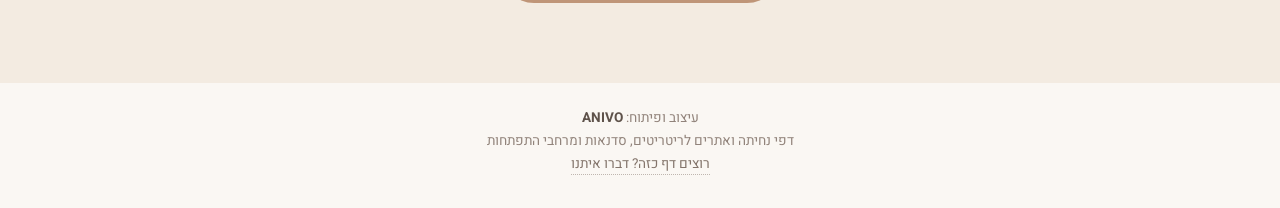
==== commit 7c5b42b4: "Update Shaked landing page" ====
--- a/index.html
+++ b/index.html
@@ -226,7 +226,7 @@
           </div>
           <div class="facilitator-card">
             <div class="facilitator-img tamara-portrait">
-              <img src="./images/sound-healing/facilitators/mama-tamara.png"
+              <img src="./images/sound-healing/facilitators/mama-tamara.jpeg"
                    alt="תמרה — אוכל, חום וחיבור" />
             </div>
             <div class="facilitator-text">
@@ -314,8 +314,7 @@
     <section class="section pricing-section" id="pricing">
       <div class="container">
         <div class="section-head">
-          <h2>מחירים</h2>
-          <p> מספר מקומות מוגבל.</p>
+          <h2>עלויות</h2>
         </div>
               
         <img
